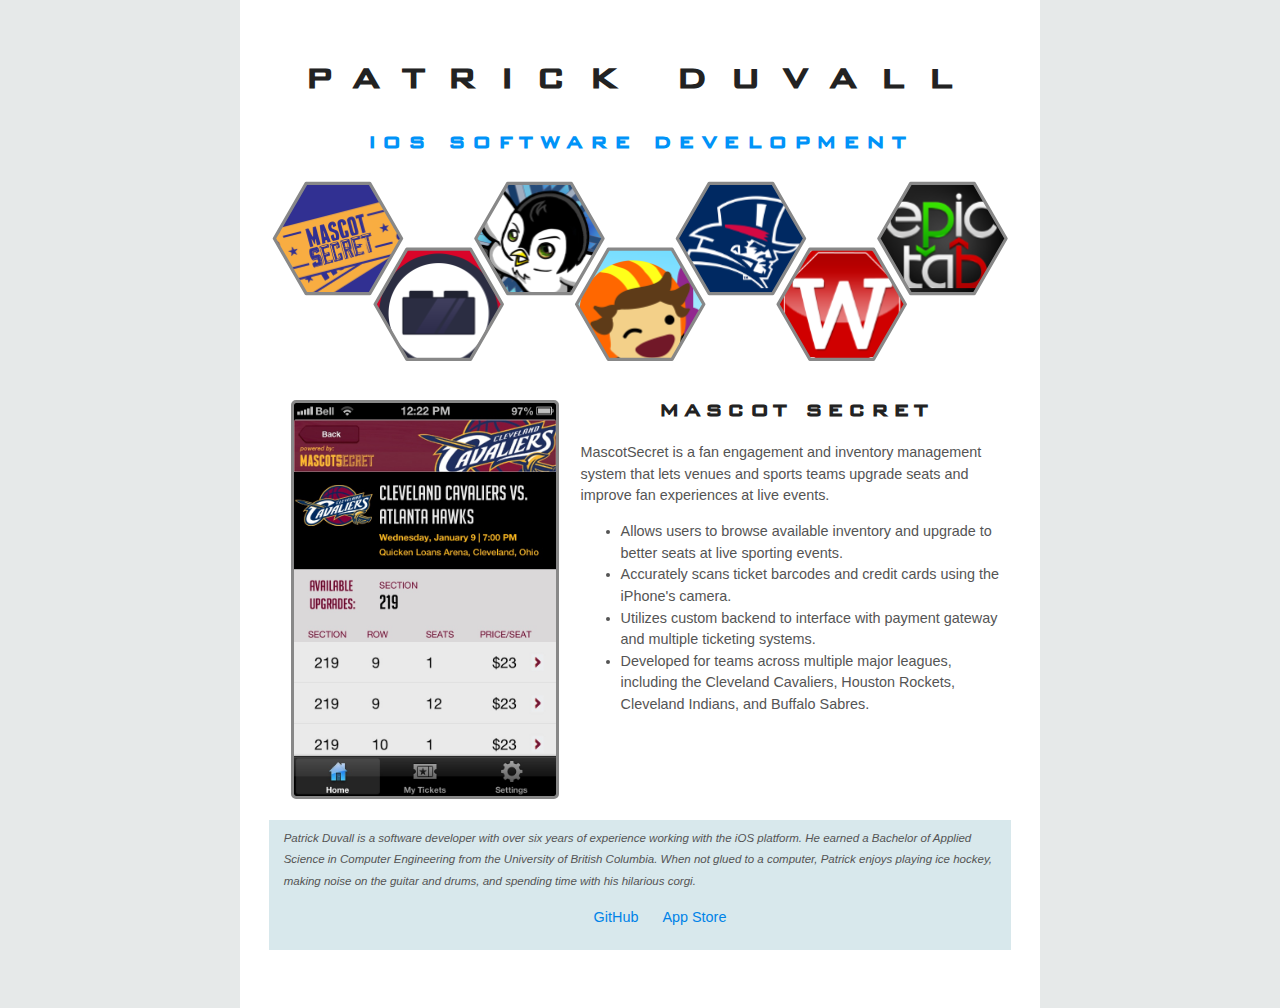
==== index.html @ 6061c5ce "initial commit" ====
<!DOCTYPE html>
<html>
    <head>
        <meta charset="utf-8">
        <meta http-equiv="X-UA-Compatible" content="IE=edge">
        <meta name="viewport" content="width=device-width, initial-scale=1">
        <meta name="description" content="Patrick Duvall is a software developer with over four years of experience working with the iOS platform.">
        <title>Patrick Duvall - iOS Mobile Software Development</title>
        <link rel="stylesheet" href="main.css">
    </head>
    <body>
        <header id="header">
            <h1>Patrick Duvall</h1>
            <h3>iOS Software Development</h3>
        </header>
        <div id="hexMenuContainer">
            <svg id="hexMenu" viewBox="0 0 700 180">
                <defs>
                    <pattern id="p_mascot" x="0" y="0" width="1" height="1">
                        <image width="120" height="120" xlink:href="appicons/mascot.png"/>
                    </pattern>
                    <pattern id="p_bricksearch" x="0" y="0" width="1" height="1">
                        <image width="120" height="120" xlink:href="appicons/bricksearch.png"/>
                    </pattern>
                    <pattern id="p_icecrisis" x="0" y="0" width="1" height="1">
                        <image width="120" height="120" xlink:href="appicons/icecrisis.png"/>
                    </pattern>
                    <pattern id="p_clouddiver" x="0" y="0" width="1" height="1" patternTransform="translate(-10,0)">
                        <image width="120" height="120" xlink:href="appicons/clouddiver.png" />
                    </pattern>
                    <pattern id="p_dukes" x="0" y="-0.05" width="1" height="1">
                        <image width="120" height="120" xlink:href="appicons/dukes.png"/>
                    </pattern>
                    <pattern id="p_reportaweed" x="0" y="-0.02" width="1" height="1">
                        <image width="120" height="120" xlink:href="appicons/reportaweed.png"/>
                    </pattern>
                    <pattern id="p_epictab" x="0" y="-0.05" width="1" height="1">
                        <image width="120" height="120" xlink:href="appicons/epictab.png"/>
                    </pattern>
                </defs>
                <g>
                    <polygon fill="url(#p_mascot)" id="mascot" points="30.0,-52.0 -30.0,-52.0 -60.0,0.0 -30,52 30,52 60,0" transform="translate(65,58)rotate(0)" onClick="swapContent(this.id)"></polygon>
					<polygon fill="url(#p_icecrisis)" id="icecrisis" points="30.0,-52.0 -30.0,-52.0 -60.0,0.0 -30,52 30,52 60,0" transform="translate(255,58)rotate(0)" onClick="swapContent(this.id)"></polygon>
					<polygon fill="url(#p_dukes)" id="dukes" points="30.0,-52.0 -30.0,-52.0 -60.0,0.0 -30,52 30,52 60,0" transform="translate(445,58)rotate(0)" onClick="swapContent(this.id)"></polygon>
					<polygon fill="url(#p_epictab)" id="epictab" points="30.0,-52.0 -30.0,-52.0 -60.0,0.0 -30,52 30,52 60,0" transform="translate(635,58)rotate(0)" onClick="swapContent(this.id)"></polygon>
                    <polygon fill="url(#p_bricksearch)" id="bricksearch" points="30.0,-52.0 -30.0,-52.0 -60.0,0.0 -30,52 30,52 60,0" transform="translate(160,120)rotate(0)" onClick="swapContent(this.id)"></polygon>
                    <polygon fill="url(#p_clouddiver)" id="clouddiver" points="30.0,-52.0 -30.0,-52.0 -60.0,0.0 -30,52 30,52 60,0" transform="translate(350,120)rotate(0)" onClick="swapContent(this.id)"></polygon>
                    <polygon fill="url(#p_reportaweed)" id="reportaweed" points="30.0,-52.0 -30.0,-52.0 -60.0,0.0 -30,52 30,52 60,0" transform="translate(540,120)rotate(0)" onClick="swapContent(this.id)"></polygon>
                </g>
            </svg>
        </div>
        <div id="columnsContainer">
            <div id="screens">
                <img id="ss_mascot" class="screenshot" src="screens/mascot1.png" alt="Mascot Secret">
				<img id="ss_bricksearch" class="screenshot" src="screens/bricksearch1.png" alt="BrickSearch" style="display:none">
                <img id="ss_icecrisis" class="screenshot" src="screens/icecrisis1.png" alt="Ice Crisis" style="display:none">
                <img id="ss_dukes" class="screenshot" src="screens/dukes1.jpeg" alt="Duquesne University Athletics" style="display:none">
                <img id="ss_clouddiver" class="screenshot" src="screens/clouddiver1.png" alt="Cloud Diver" style="display:none">
                <img id="ss_epictab" class="screenshot" src="screens/epictab1.jpeg" alt="Epic Tab" style="display:none">
                <img id="ss_reportaweed" class="screenshot" src="screens/reportaweed1.jpeg" alt="Report A Weed BC" style="display:none">
            </div>
            <main id="c_mascot" class="content">
            <h2>Mascot Secret</h2>
            MascotSecret is a fan engagement and inventory management system that lets venues and sports teams upgrade seats and improve fan experiences at live events.<br>
            <ul>
                <li>Allows users to browse available inventory and upgrade to better seats at live sporting events.</li>   
                <li>Accurately scans ticket barcodes and credit cards using the iPhone's camera.</li>   
                <li>Utilizes custom backend to interface with payment gateway and multiple ticketing systems.</li>   
                <li>Developed for teams across multiple major leagues, including the Cleveland Cavaliers, Houston Rockets, Cleveland Indians, and Buffalo Sabres.</li>  
            </ul>
            </main>
            
            <main id="c_bricksearch" class="content" style="display:none">
            <h2>BrickSearch</h2>
            BrickSearch is the fastest and easiest way to find any LEGO set ever made! You can view photos of sets, piece counts, minifigures and building instructions. You can add sets to your collection, and keep a list of your favorites too!<br>
            <ul>
                <li>Powerful yet simple search allows users to quickly locate any LEGO set ever made.</li>   
                <li>Photo gallery allows users to swipe through and examine photos of individual sets.</li>   
                <li>Building instructions for sets can be opened in the user's choice of PDF viewing applications.</li>   
                <li>Users can add sets to their collection and wanted lists, and find places to buy desired sets.</li>  
                <li>Loved by users -- the vast majority of app store ratings are overwhelmingly positive (5 stars)!</li>
                <li><a href="https://itunes.apple.com/us/app/bricksearch-for-lego-sets/id1317166952?mt=8" alt="BrickSearch on the iOS App Store">Available now on the app store!</a></li>
            </ul>
            </main>
            
            <main id="c_icecrisis" class="content" style="display:none">
            <h2>Ice Crisis</h2>
            The penguins are trapped in colored ice blocks and you are their only hope for escape! Only matching colored laser beams are strong enough to break through the thick ice. Use crystals of different shapes and colors to aim the beams at the matching ice blocks and free the penguins!<br>
            <ul>
                <li>4.5/5 star rating with over 300 user ratings in the USA and over 500 in the UK!</li>
                <li>Intriguing and challenging puzzle game with charming, hand-drawn artwork.</li>   
                <li>Attractive, functional and intuitive user interface.</li>   
                <li>Users can earn achievements through Game Center, and purchase hints via In-app Purchase.</li>   
                <li>Developed using UIKit, Core Animation, and Core Graphics.</li>  
            </ul>
            </main>
            
            <main id="c_dukes" class="content" style="display:none">
            <h2>Duquesne University Athletics</h2>
            The Official Duquesne University app is your go-to source for Dukes fans everywhere. It offers you breaking news, team schedules and rosters, seat upgrades, interactive social media and more. Get the latest Dukes information you need anytime you want it!<br>
            <ul>
                <li>View rosters for the university's basketball teams.</li>   
                <li>Keep up to date on the team's social media feeds.</li>   
                <li>Browse the calendar for scheduled games, and add them to My Games for quick viewing later.</li>   
                <li>Get tickets to games, check out sponsors, or make a donation.</li>  
            </ul>
            </main>
            
            <main id="c_clouddiver" class="content" style="display:none">
            <h2>Cloud Diver</h2>
            Soar across the sky and zip through the clouds with only your parachute to slow you down! Become a Cloud Diver and see how long you can free fall through the atmosphere while avoiding incoming birds. With real physics and a different gameplay experience every time you play, no two sky dives are ever the same!<br>
            <ul>
                <li>One-tap interface allows for simple and intuitive parachute control.</li>   
                <li>Procedurally generated scenery, obstacles, and powerups -- Every game is unique!</li>  
                <li>Realistic impact physics through the use of the Box2D physics engine.</li>
                <li>Developed using the cocos2D game engine, and utilizes Apple's Game Center for high score leaderboards.</li>   
                <li>Users can view and share a screenshot of their demise at the end of every game.</li>  
            </ul>
            </main>
            
            <main id="c_epictab" class="content" style="display:none">
            <h2>Epic Tab</h2>
            EpicTab is a simple way to keep a running total of bills between you and your facebook friends. With the EpicTab app you can eliminate the fuss of messy IOU’s, and easily track the amount, location, and time of bills split amongst friends.<br>
            <ul>
                <li>Sign-in with Facebook and start tabs with your friends.</li>   
                <li>Set favorites for quick, one-tap access to frequently tabbed friends</li>  
                <li>Add information to each tab event, including notes and location (automatically determined by device GPS).</li>
                <li>Utilizes custom PHP/mySQL backend for cloud storage of tabs and easy access from any device.</li>   
                <li>Developed using multiple frameworks and APIs, including UIKit, MapKit, CoreLocation, Facebook Graph, and others.</li>  
            </ul>
            </main>
            
            <main id="c_reportaweed" class="content" style="display:none">
            <h2>Report A Weed BC</h2>
            The Report-a-Weed BC app lets you report weed sightings anywhere in BC, in just a few simple steps. Your report will go to one of BC's invasive plant specialists, who will coordinate follow-up activities with the appropriate local authorities. The app can be used off-line to create submissions as well; simply click ‘Submit’ and the report will be sent as soon as you are back in cell coverage. There’s a map of BC that displays the 500 most recent submission details, and you can search through images of all invasive plant species on the list.<br>
            <ul>
                <li>Browse a comprehensive list of invasive species, by common name, latin name, or flower color.</li>   
                <li>View photo galleries for each species and zoom in to compare with samples in the field.</li>  
                <li>Submit reports of invasive species sightings, along with the latitude and longitude provided by the device GPS, to the Invasive Species Council of British Columbia.</li>
                <li>View a map of recent reported sightings throughout the province of British Columbia.</li>   
                <li>Developed using UIKit, MapKit, CoreLocation and other frameworks.</li>  
            </ul>
            </main>
            
        </div>
        <footer id="footer">
            <div id="blurb">
            Patrick Duvall is a software developer with over six years of experience working with the iOS platform. He earned a Bachelor of Applied Science in Computer Engineering from the University of British Columbia. When not glued to a computer, Patrick enjoys playing ice hockey, making noise on the guitar and drums, and spending time with his hilarious corgi.
            </div>
            <ul>
                <li><a href="https://github.com/pduvall">GitHub</a></li>
                <li><a href="https://itunes.apple.com/us/developer/patrick-duvall/id494536945">App Store</a></li>
            </ul>
        </footer>
        <script>
            function swapContent(senderID) {
                var visibleContentNodeID = "c_" + senderID;
                var visibleScreenshotNodeID = "ss_" + senderID;
                hideAllExceptSelected(visibleContentNodeID, document.getElementsByClassName("content"));
                hideAllExceptSelected(visibleScreenshotNodeID, document.getElementsByClassName("screenshot"));
            }
            function hideAllExceptSelected(selectedNodeID, contentNodes) {
                for (var i = 0; i < contentNodes.length; i++) {
                    if (contentNodes[i].id == selectedNodeID) {
                        contentNodes[i].style.display = "inline-block";
                    } else {
                        contentNodes[i].style.display = "none";
                    }
                }
            }
        </script>
    </body>
</html>
---- main.css ----
@font-face {
    font-family: "Bank Gothic";
    src: url(BankGothic.ttf);
}

* {
    box-sizing: border-box;
    -moz-box-sizing: border-box;
    -webkit-box-sizing: border-box;
}

html {
    background-color: #E6E9E9;
    -webkit-font-smoothing: antialiased;
}

body {
    margin: 0 auto;
    padding: 2em 2em 4em;
    max-width: 800px;
    font-family: "Helvetica Neue", Helvetica, Arial, sans-serif;
    font-size: 0.9em;
    line-height: 1.5em;
    color: #545454;
    background-color: #FFFFFF;
}

a {
    color: #0083E8;
    text-decoration: none;
}

h1 {
    font-size: 8vw;
    letter-spacing: 0.6em;
    color: #222;
}

h2 {
    letter-spacing: 0.2em;
    margin-top: 0.5em;
    color: #222;
}

h3 {
    font-size: 4vw;
    letter-spacing: 0.1em; 
    color: #0093F8;
}

h1, h2, h3, h4, h5, h6 {
    text-transform: uppercase;
    text-align: center;
    font-family: "Bank Gothic", sans-serif;
    font-weight: 600;
    line-height: 1.3em;
}

#hexMenuContainer {
    text-align: center;
	position: relative;
	width: 100%;
    max-height: 220px;
	padding-bottom: 28%; 
	vertical-align: middle; 
	overflow: hidden; 
}

#hexMenu { 
	display: inline-block;
	position: absolute;
	top: 0;
	left: 0;
    width: 100%;
}

#columnsContainer {
    display: block;
    width: 100%;
    position: relative;
    margin: none;
}

#screens {
    vertical-align: top;
    text-align: center;
    display: inline-block;
    width: 100%;
    padding: 2%;
}

.screenshot {
    max-width: 70vw;
    height: auto;
    border: 3px solid #888888;
    border-radius: 5px;
}

#content {
    padding: 2%;
    vertical-align: top;
    display: inline-block;
    width: 100%;
}

@media screen and (min-width: 47.5em ) {
    #columnsContainer {
        width: 100%;
        display: table;
        table-layout: fixed;
    }
    
    .content {
        display: table-cell;
        width: auto;
    }
 
    #screens {
        display: table-cell;
        width: 42%;
    }
    
    .screenshot {
        max-width: 95%;
    }
    
    h1 {
        font-size: 2.6em;
    }
    
    h3 {
        font-size: 1.5em;
        letter-spacing: 0.3em;
    }
}

#footer {
    text-align: center;
    display: block;
    width: 100%;
    padding: 1% 2%;
    margin: none;
    background-color: #D8E8EC;
}

#blurb {
    display: block;
    font-size: 0.8em;
    text-align: left;
    display: inline-block;
    max-width: 100%;
    font-style: italic;
}

footer > ul {
    width: 100%;
    display: inline-block;
    max-width: 100%;
}

footer > ul > li {
    display: inline;
    padding: 0px 10px;
}

polygon {
    stroke: #888888;
    stroke-width: 3;
    stroke-linejoin: round;
}

polygon:hover {
    stroke: #000000;
    stroke-width: 3;  
}
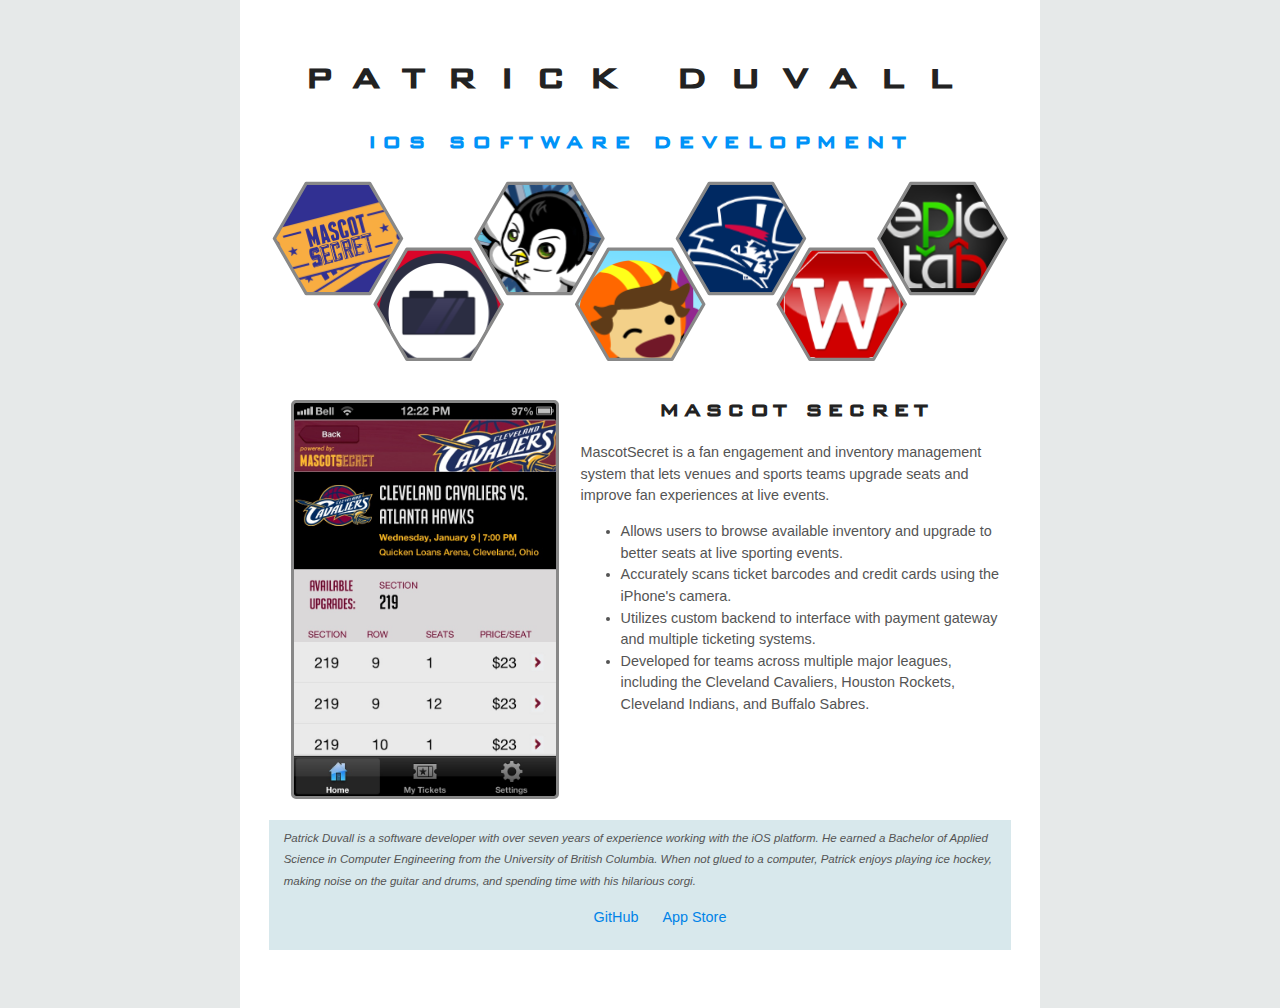
==== commit e7b58b88: "corrected some outdated text" ====
--- a/index.html
+++ b/index.html
@@ -145,7 +145,7 @@
         </div>
         <footer id="footer">
             <div id="blurb">
-            Patrick Duvall is a software developer with over six years of experience working with the iOS platform. He earned a Bachelor of Applied Science in Computer Engineering from the University of British Columbia. When not glued to a computer, Patrick enjoys playing ice hockey, making noise on the guitar and drums, and spending time with his hilarious corgi.
+            Patrick Duvall is a software developer with over seven years of experience working with the iOS platform. He earned a Bachelor of Applied Science in Computer Engineering from the University of British Columbia. When not glued to a computer, Patrick enjoys playing ice hockey, making noise on the guitar and drums, and spending time with his hilarious corgi.
             </div>
             <ul>
                 <li><a href="https://github.com/pduvall">GitHub</a></li>
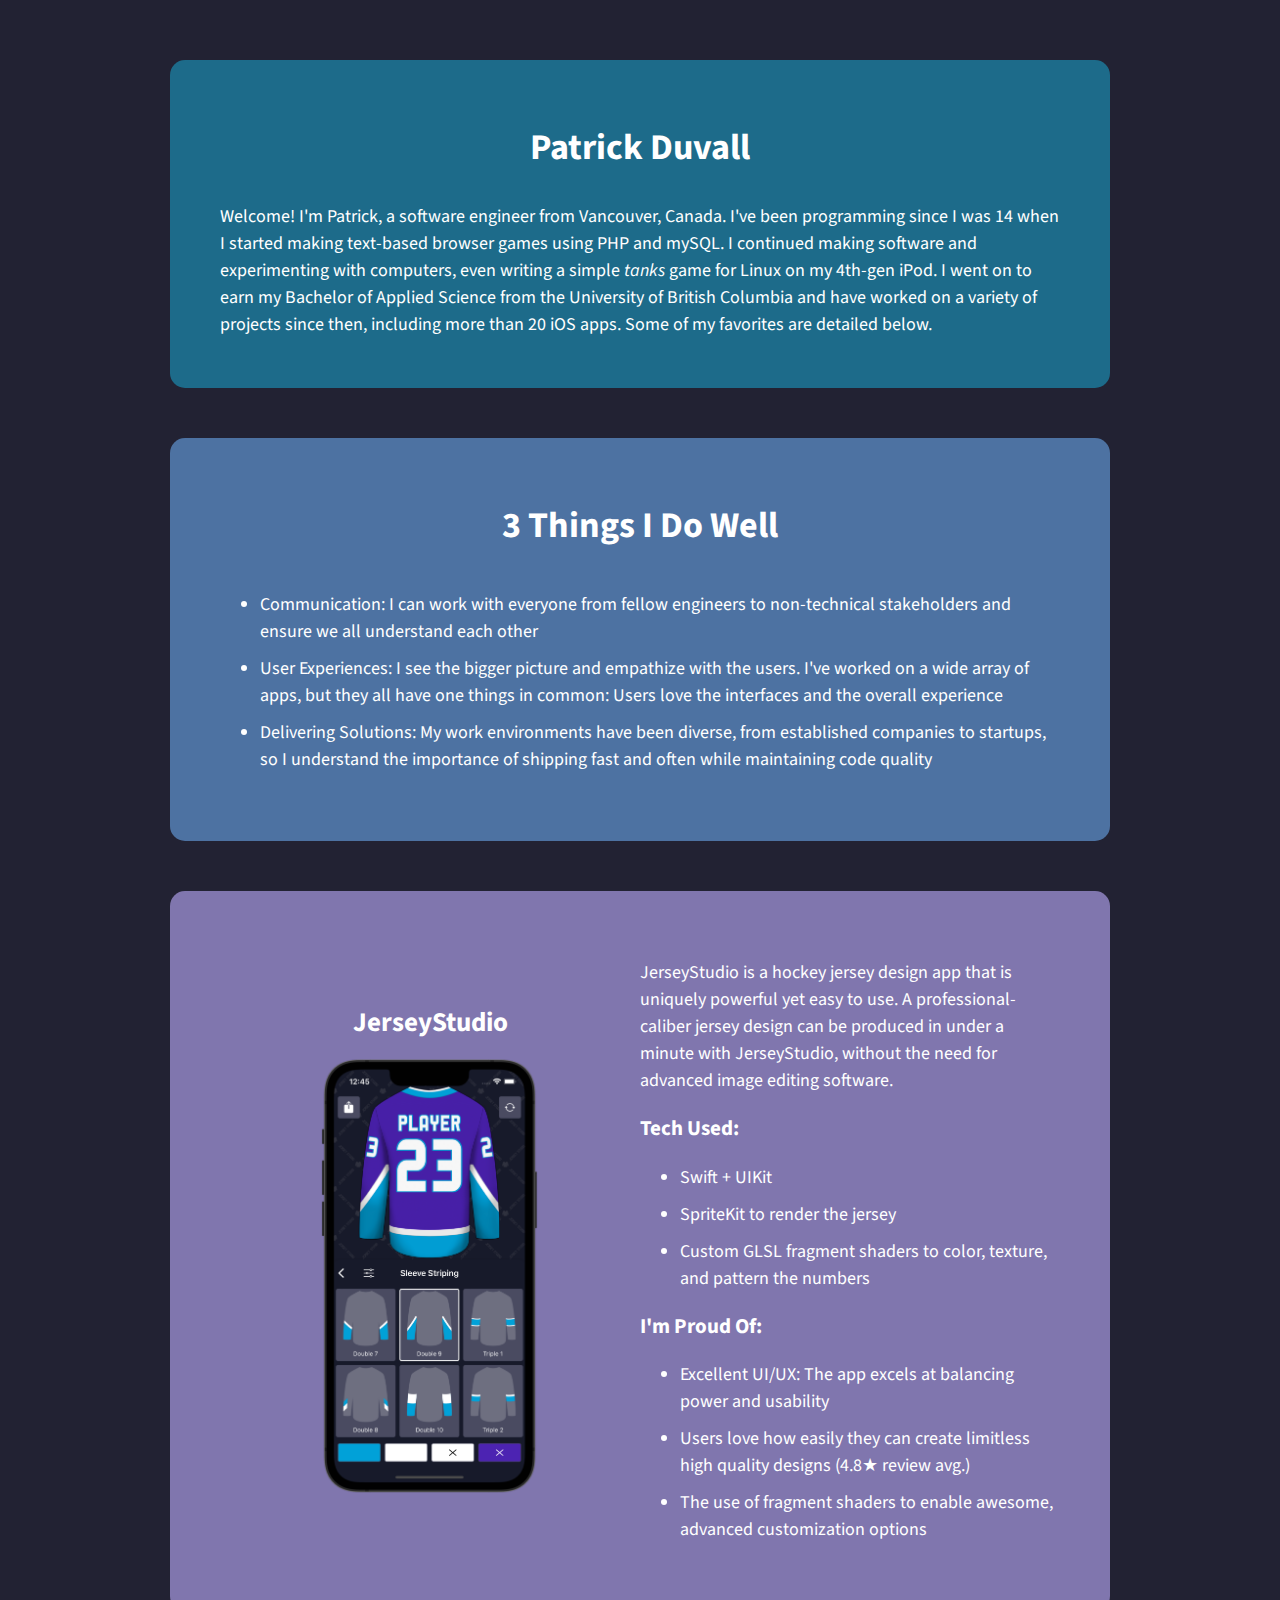
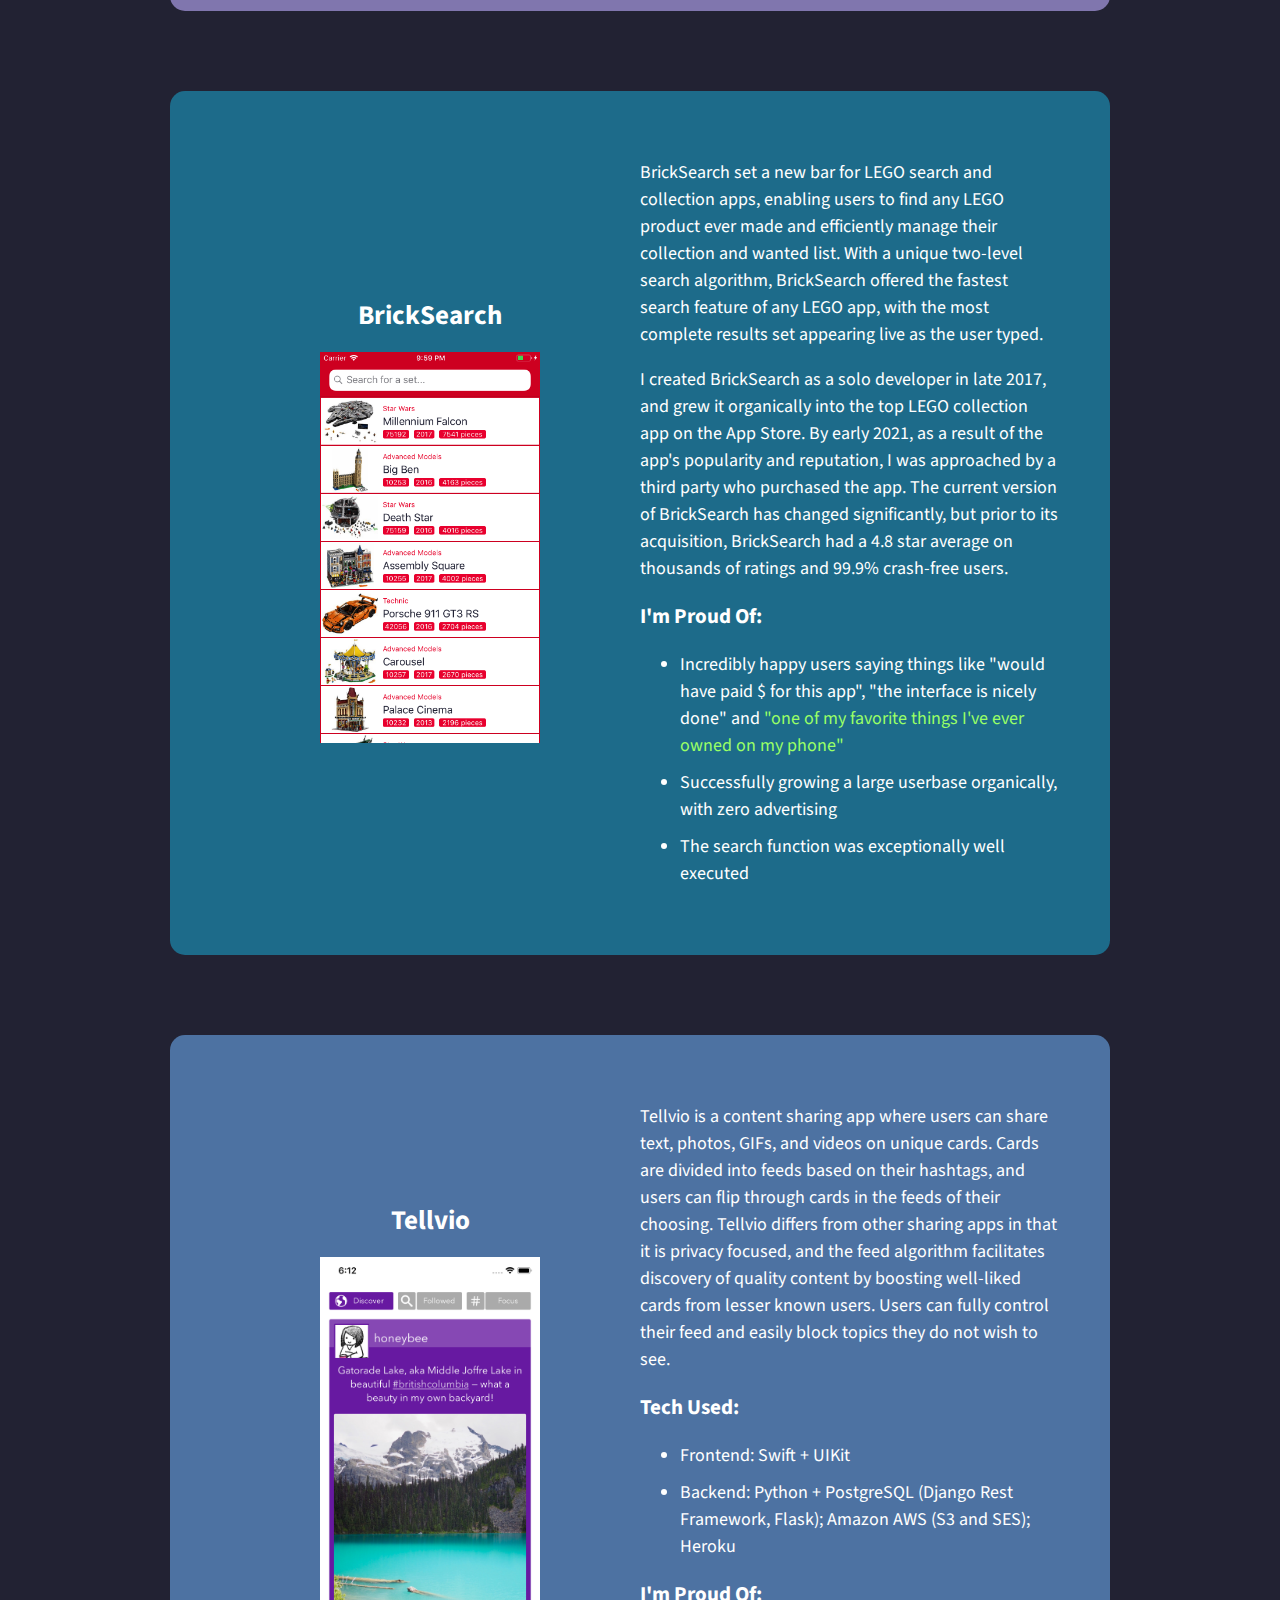
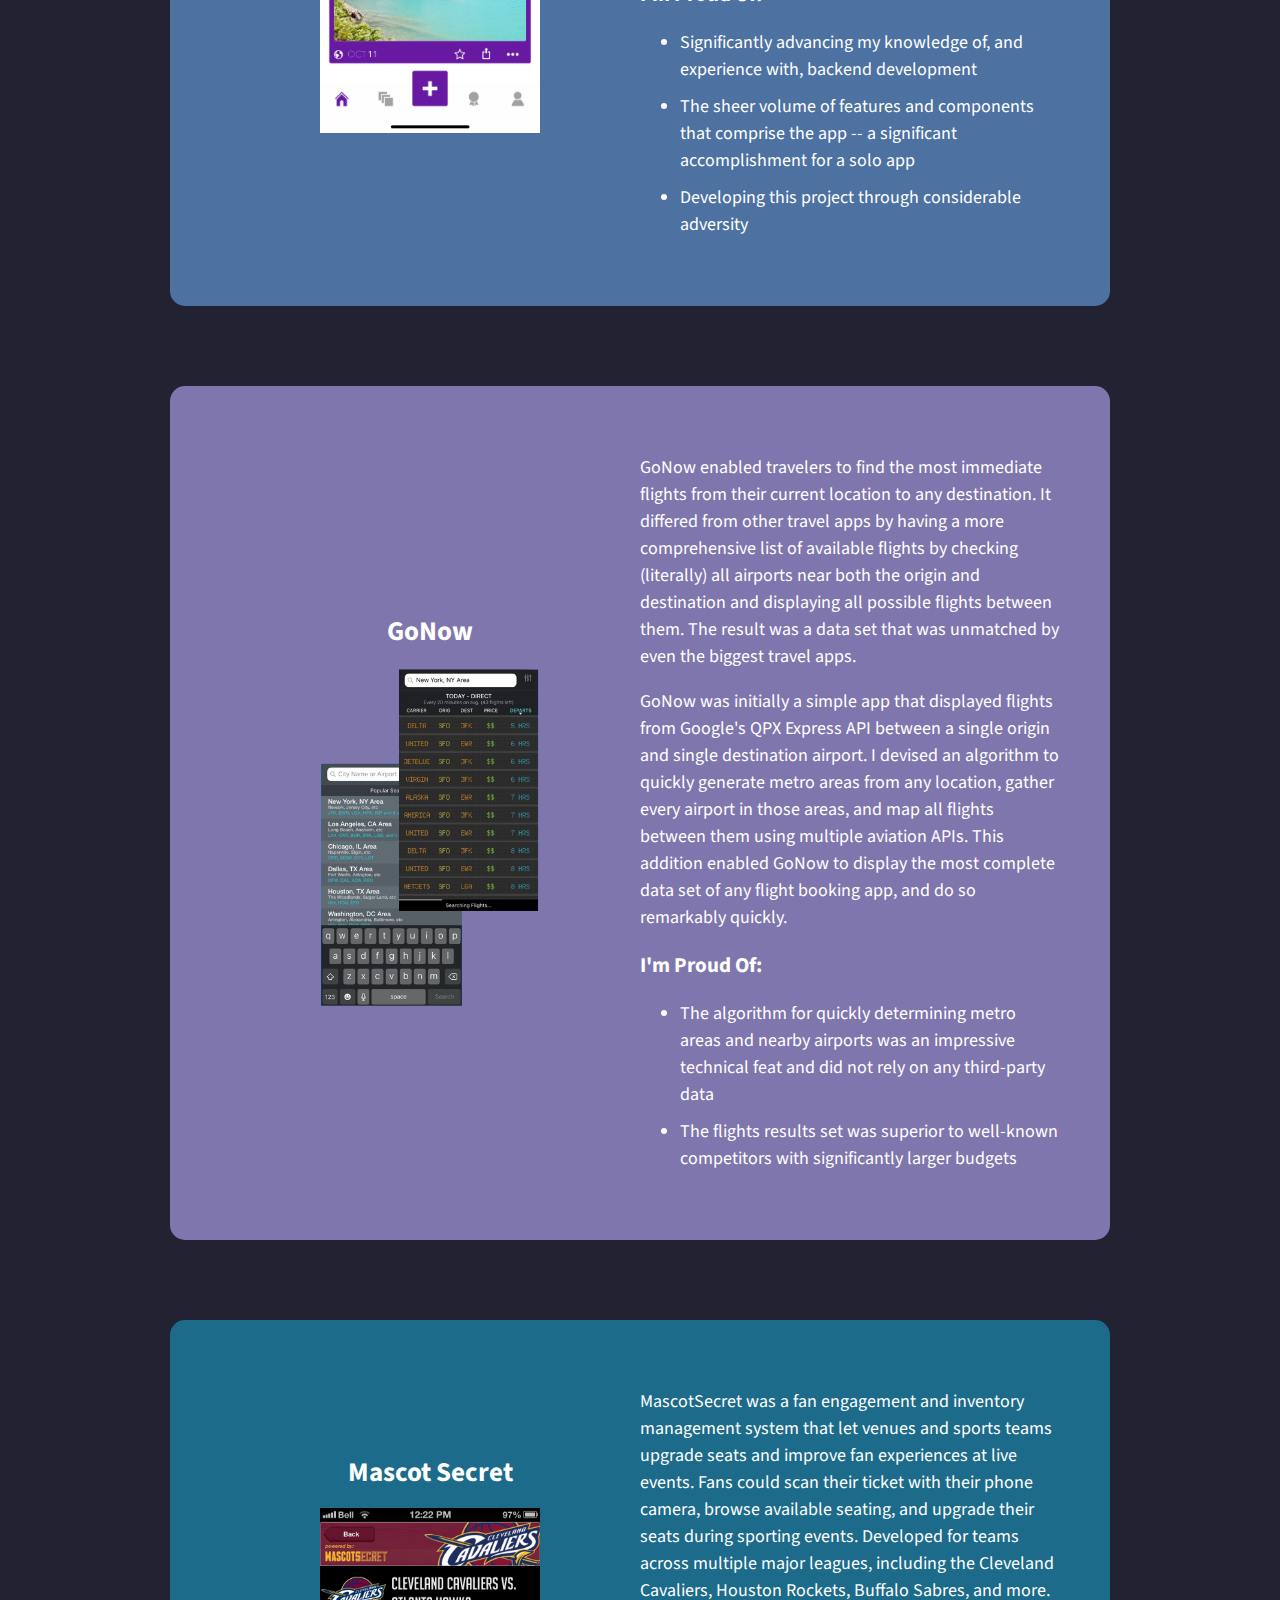
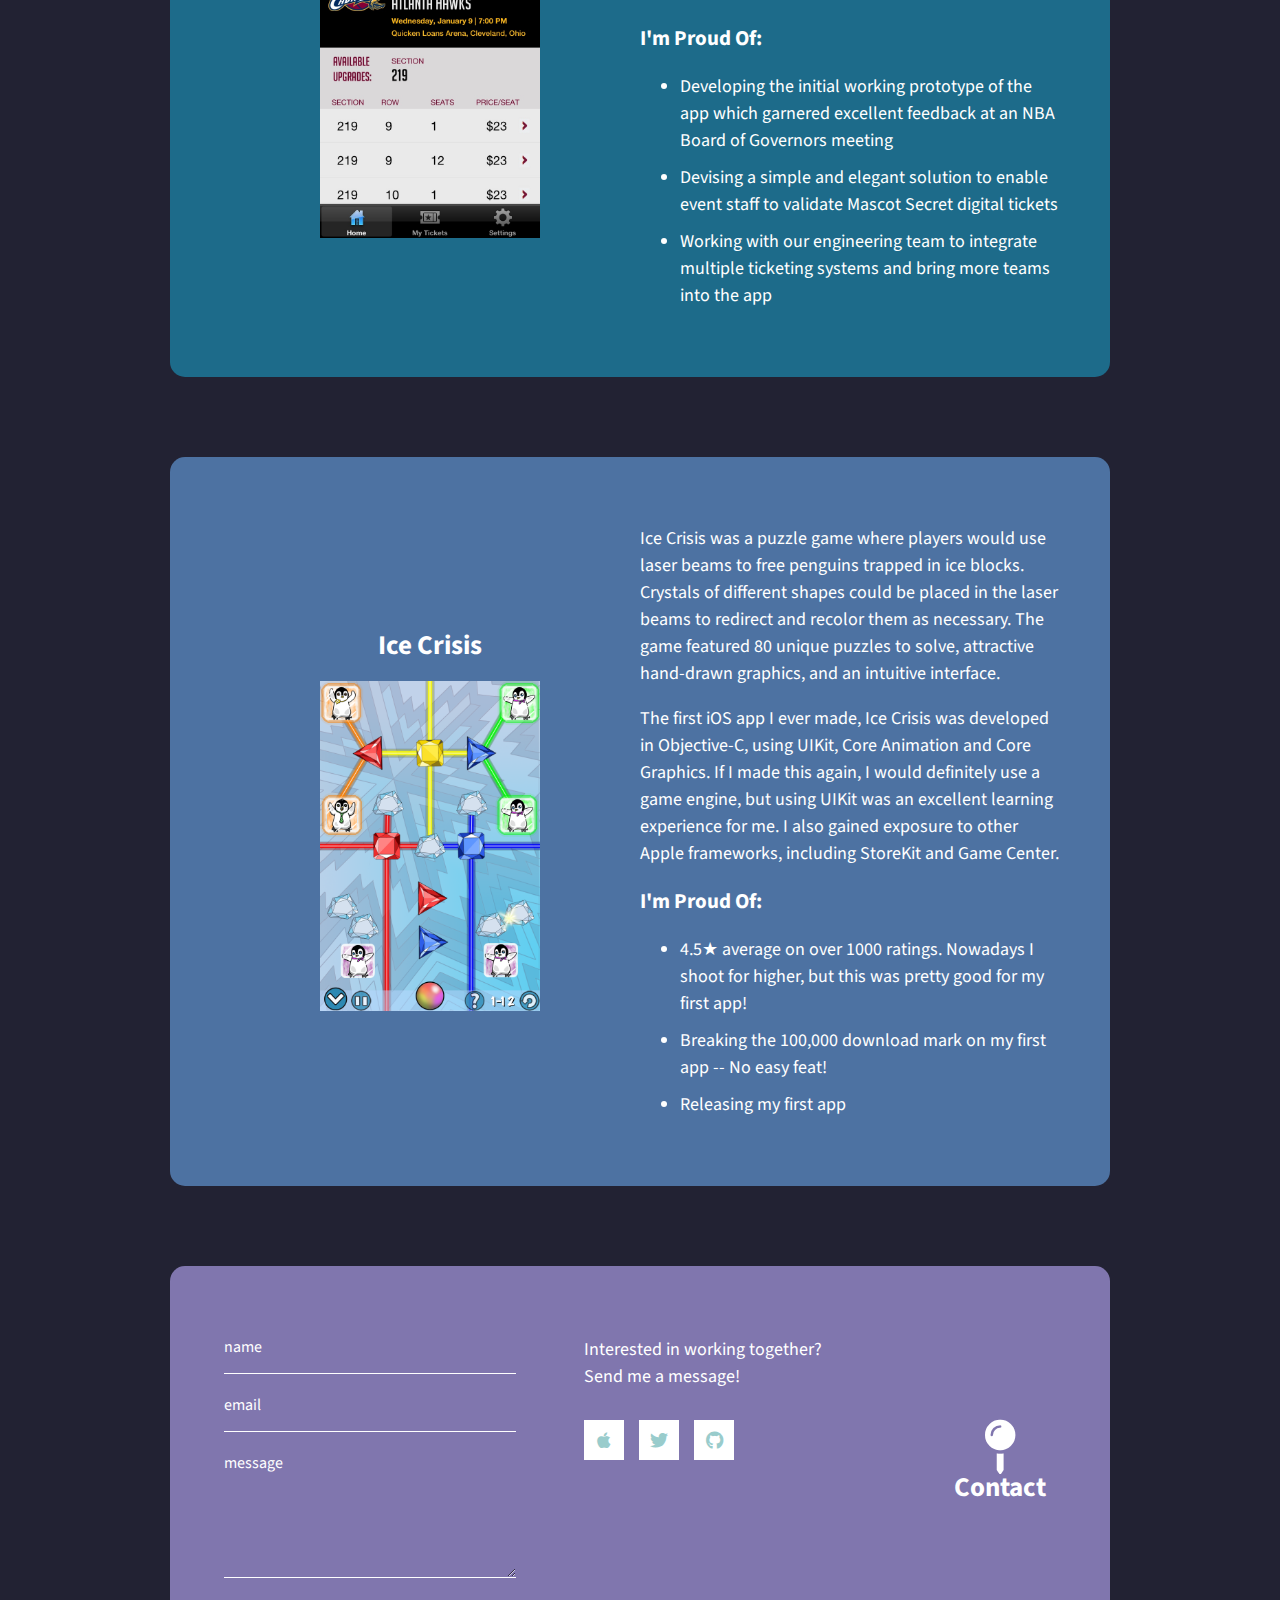
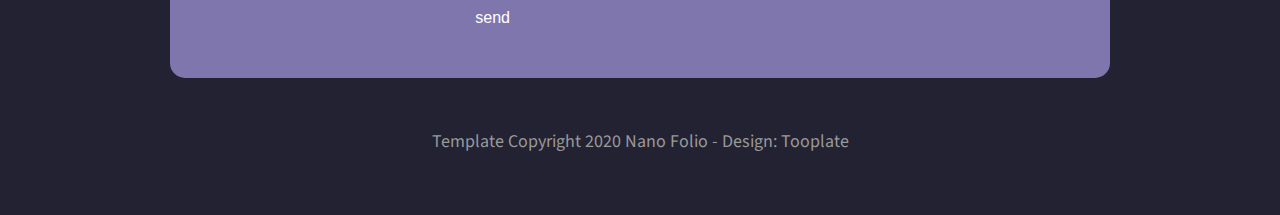
==== commit 1292ffc5: "Bringing this page into the current decade" ====
--- a/index.html
+++ b/index.html
@@ -1,173 +1,257 @@
-<!DOCTYPE html>
-<html>
-    <head>
-        <meta charset="utf-8">
-        <meta http-equiv="X-UA-Compatible" content="IE=edge">
-        <meta name="viewport" content="width=device-width, initial-scale=1">
-        <meta name="description" content="Patrick Duvall is a software developer with over four years of experience working with the iOS platform.">
-        <title>Patrick Duvall - iOS Mobile Software Development</title>
-        <link rel="stylesheet" href="main.css">
-    </head>
-    <body>
-        <header id="header">
-            <h1>Patrick Duvall</h1>
-            <h3>iOS Software Development</h3>
-        </header>
-        <div id="hexMenuContainer">
-            <svg id="hexMenu" viewBox="0 0 700 180">
-                <defs>
-                    <pattern id="p_mascot" x="0" y="0" width="1" height="1">
-                        <image width="120" height="120" xlink:href="appicons/mascot.png"/>
-                    </pattern>
-                    <pattern id="p_bricksearch" x="0" y="0" width="1" height="1">
-                        <image width="120" height="120" xlink:href="appicons/bricksearch.png"/>
-                    </pattern>
-                    <pattern id="p_icecrisis" x="0" y="0" width="1" height="1">
-                        <image width="120" height="120" xlink:href="appicons/icecrisis.png"/>
-                    </pattern>
-                    <pattern id="p_clouddiver" x="0" y="0" width="1" height="1" patternTransform="translate(-10,0)">
-                        <image width="120" height="120" xlink:href="appicons/clouddiver.png" />
-                    </pattern>
-                    <pattern id="p_dukes" x="0" y="-0.05" width="1" height="1">
-                        <image width="120" height="120" xlink:href="appicons/dukes.png"/>
-                    </pattern>
-                    <pattern id="p_reportaweed" x="0" y="-0.02" width="1" height="1">
-                        <image width="120" height="120" xlink:href="appicons/reportaweed.png"/>
-                    </pattern>
-                    <pattern id="p_epictab" x="0" y="-0.05" width="1" height="1">
-                        <image width="120" height="120" xlink:href="appicons/epictab.png"/>
-                    </pattern>
-                </defs>
-                <g>
-                    <polygon fill="url(#p_mascot)" id="mascot" points="30.0,-52.0 -30.0,-52.0 -60.0,0.0 -30,52 30,52 60,0" transform="translate(65,58)rotate(0)" onClick="swapContent(this.id)"></polygon>
-					<polygon fill="url(#p_icecrisis)" id="icecrisis" points="30.0,-52.0 -30.0,-52.0 -60.0,0.0 -30,52 30,52 60,0" transform="translate(255,58)rotate(0)" onClick="swapContent(this.id)"></polygon>
-					<polygon fill="url(#p_dukes)" id="dukes" points="30.0,-52.0 -30.0,-52.0 -60.0,0.0 -30,52 30,52 60,0" transform="translate(445,58)rotate(0)" onClick="swapContent(this.id)"></polygon>
-					<polygon fill="url(#p_epictab)" id="epictab" points="30.0,-52.0 -30.0,-52.0 -60.0,0.0 -30,52 30,52 60,0" transform="translate(635,58)rotate(0)" onClick="swapContent(this.id)"></polygon>
-                    <polygon fill="url(#p_bricksearch)" id="bricksearch" points="30.0,-52.0 -30.0,-52.0 -60.0,0.0 -30,52 30,52 60,0" transform="translate(160,120)rotate(0)" onClick="swapContent(this.id)"></polygon>
-                    <polygon fill="url(#p_clouddiver)" id="clouddiver" points="30.0,-52.0 -30.0,-52.0 -60.0,0.0 -30,52 30,52 60,0" transform="translate(350,120)rotate(0)" onClick="swapContent(this.id)"></polygon>
-                    <polygon fill="url(#p_reportaweed)" id="reportaweed" points="30.0,-52.0 -30.0,-52.0 -60.0,0.0 -30,52 30,52 60,0" transform="translate(540,120)rotate(0)" onClick="swapContent(this.id)"></polygon>
-                </g>
-            </svg>
-        </div>
-        <div id="columnsContainer">
-            <div id="screens">
-                <img id="ss_mascot" class="screenshot" src="screens/mascot1.png" alt="Mascot Secret">
-				<img id="ss_bricksearch" class="screenshot" src="screens/bricksearch1.png" alt="BrickSearch" style="display:none">
-                <img id="ss_icecrisis" class="screenshot" src="screens/icecrisis1.png" alt="Ice Crisis" style="display:none">
-                <img id="ss_dukes" class="screenshot" src="screens/dukes1.jpeg" alt="Duquesne University Athletics" style="display:none">
-                <img id="ss_clouddiver" class="screenshot" src="screens/clouddiver1.png" alt="Cloud Diver" style="display:none">
-                <img id="ss_epictab" class="screenshot" src="screens/epictab1.jpeg" alt="Epic Tab" style="display:none">
-                <img id="ss_reportaweed" class="screenshot" src="screens/reportaweed1.jpeg" alt="Report A Weed BC" style="display:none">
-            </div>
-            <main id="c_mascot" class="content">
-            <h2>Mascot Secret</h2>
-            MascotSecret is a fan engagement and inventory management system that lets venues and sports teams upgrade seats and improve fan experiences at live events.<br>
-            <ul>
-                <li>Allows users to browse available inventory and upgrade to better seats at live sporting events.</li>   
-                <li>Accurately scans ticket barcodes and credit cards using the iPhone's camera.</li>   
-                <li>Utilizes custom backend to interface with payment gateway and multiple ticketing systems.</li>   
-                <li>Developed for teams across multiple major leagues, including the Cleveland Cavaliers, Houston Rockets, Cleveland Indians, and Buffalo Sabres.</li>  
-            </ul>
-            </main>
-            
-            <main id="c_bricksearch" class="content" style="display:none">
-            <h2>BrickSearch</h2>
-            BrickSearch is the fastest and easiest way to find any LEGO set ever made! You can view photos of sets, piece counts, minifigures and building instructions. You can add sets to your collection, and keep a list of your favorites too!<br>
-            <ul>
-                <li>Powerful yet simple search allows users to quickly locate any LEGO set ever made.</li>   
-                <li>Photo gallery allows users to swipe through and examine photos of individual sets.</li>   
-                <li>Building instructions for sets can be opened in the user's choice of PDF viewing applications.</li>   
-                <li>Users can add sets to their collection and wanted lists, and find places to buy desired sets.</li>  
-                <li>Loved by users -- the vast majority of app store ratings are overwhelmingly positive (5 stars)!</li>
-                <li><a href="https://itunes.apple.com/us/app/bricksearch-for-lego-sets/id1317166952?mt=8" alt="BrickSearch on the iOS App Store">Available now on the app store!</a></li>
-            </ul>
-            </main>
-            
-            <main id="c_icecrisis" class="content" style="display:none">
-            <h2>Ice Crisis</h2>
-            The penguins are trapped in colored ice blocks and you are their only hope for escape! Only matching colored laser beams are strong enough to break through the thick ice. Use crystals of different shapes and colors to aim the beams at the matching ice blocks and free the penguins!<br>
-            <ul>
-                <li>4.5/5 star rating with over 300 user ratings in the USA and over 500 in the UK!</li>
-                <li>Intriguing and challenging puzzle game with charming, hand-drawn artwork.</li>   
-                <li>Attractive, functional and intuitive user interface.</li>   
-                <li>Users can earn achievements through Game Center, and purchase hints via In-app Purchase.</li>   
-                <li>Developed using UIKit, Core Animation, and Core Graphics.</li>  
-            </ul>
-            </main>
-            
-            <main id="c_dukes" class="content" style="display:none">
-            <h2>Duquesne University Athletics</h2>
-            The Official Duquesne University app is your go-to source for Dukes fans everywhere. It offers you breaking news, team schedules and rosters, seat upgrades, interactive social media and more. Get the latest Dukes information you need anytime you want it!<br>
-            <ul>
-                <li>View rosters for the university's basketball teams.</li>   
-                <li>Keep up to date on the team's social media feeds.</li>   
-                <li>Browse the calendar for scheduled games, and add them to My Games for quick viewing later.</li>   
-                <li>Get tickets to games, check out sponsors, or make a donation.</li>  
-            </ul>
-            </main>
-            
-            <main id="c_clouddiver" class="content" style="display:none">
-            <h2>Cloud Diver</h2>
-            Soar across the sky and zip through the clouds with only your parachute to slow you down! Become a Cloud Diver and see how long you can free fall through the atmosphere while avoiding incoming birds. With real physics and a different gameplay experience every time you play, no two sky dives are ever the same!<br>
-            <ul>
-                <li>One-tap interface allows for simple and intuitive parachute control.</li>   
-                <li>Procedurally generated scenery, obstacles, and powerups -- Every game is unique!</li>  
-                <li>Realistic impact physics through the use of the Box2D physics engine.</li>
-                <li>Developed using the cocos2D game engine, and utilizes Apple's Game Center for high score leaderboards.</li>   
-                <li>Users can view and share a screenshot of their demise at the end of every game.</li>  
-            </ul>
-            </main>
-            
-            <main id="c_epictab" class="content" style="display:none">
-            <h2>Epic Tab</h2>
-            EpicTab is a simple way to keep a running total of bills between you and your facebook friends. With the EpicTab app you can eliminate the fuss of messy IOU’s, and easily track the amount, location, and time of bills split amongst friends.<br>
-            <ul>
-                <li>Sign-in with Facebook and start tabs with your friends.</li>   
-                <li>Set favorites for quick, one-tap access to frequently tabbed friends</li>  
-                <li>Add information to each tab event, including notes and location (automatically determined by device GPS).</li>
-                <li>Utilizes custom PHP/mySQL backend for cloud storage of tabs and easy access from any device.</li>   
-                <li>Developed using multiple frameworks and APIs, including UIKit, MapKit, CoreLocation, Facebook Graph, and others.</li>  
-            </ul>
-            </main>
-            
-            <main id="c_reportaweed" class="content" style="display:none">
-            <h2>Report A Weed BC</h2>
-            The Report-a-Weed BC app lets you report weed sightings anywhere in BC, in just a few simple steps. Your report will go to one of BC's invasive plant specialists, who will coordinate follow-up activities with the appropriate local authorities. The app can be used off-line to create submissions as well; simply click ‘Submit’ and the report will be sent as soon as you are back in cell coverage. There’s a map of BC that displays the 500 most recent submission details, and you can search through images of all invasive plant species on the list.<br>
-            <ul>
-                <li>Browse a comprehensive list of invasive species, by common name, latin name, or flower color.</li>   
-                <li>View photo galleries for each species and zoom in to compare with samples in the field.</li>  
-                <li>Submit reports of invasive species sightings, along with the latitude and longitude provided by the device GPS, to the Invasive Species Council of British Columbia.</li>
-                <li>View a map of recent reported sightings throughout the province of British Columbia.</li>   
-                <li>Developed using UIKit, MapKit, CoreLocation and other frameworks.</li>  
-            </ul>
-            </main>
-            
-        </div>
-        <footer id="footer">
-            <div id="blurb">
-            Patrick Duvall is a software developer with over seven years of experience working with the iOS platform. He earned a Bachelor of Applied Science in Computer Engineering from the University of British Columbia. When not glued to a computer, Patrick enjoys playing ice hockey, making noise on the guitar and drums, and spending time with his hilarious corgi.
-            </div>
-            <ul>
-                <li><a href="https://github.com/pduvall">GitHub</a></li>
-                <li><a href="https://itunes.apple.com/us/developer/patrick-duvall/id494536945">App Store</a></li>
-            </ul>
-        </footer>
-        <script>
-            function swapContent(senderID) {
-                var visibleContentNodeID = "c_" + senderID;
-                var visibleScreenshotNodeID = "ss_" + senderID;
-                hideAllExceptSelected(visibleContentNodeID, document.getElementsByClassName("content"));
-                hideAllExceptSelected(visibleScreenshotNodeID, document.getElementsByClassName("screenshot"));
-            }
-            function hideAllExceptSelected(selectedNodeID, contentNodes) {
-                for (var i = 0; i < contentNodes.length; i++) {
-                    if (contentNodes[i].id == selectedNodeID) {
-                        contentNodes[i].style.display = "inline-block";
-                    } else {
-                        contentNodes[i].style.display = "none";
-                    }
-                }
-            }
-        </script>
-    </body>
+<!DOCTYPE html>
+<html lang="en">
+<head>
+	<meta charset="UTF-8">
+	<meta name="viewport" content="width=device-width, initial-scale=1.0">
+	<title>Patrick Duvall - Software Engineering</title>
+	<link rel="stylesheet" href="fontawesome/css/all.min.css"> <!-- https://fontawesome.com/ -->
+	<link href="https://fonts.googleapis.com/css2?family=Source+Sans+Pro&display=swap" rel="stylesheet"> <!-- https://fonts.google.com/ -->
+	<link href="css/magnific-popup.min.css" rel="stylesheet">
+    <link href="css/tooplate-style.css" rel="stylesheet">
+<!--
+
+Tooplate 2122 Nano Folio
+
+https://www.tooplate.com/view/2122-nano-folio
+
+-->
+</head>
+<body>
+	<div class="tm-container-fluid">
+		<section class="tm-site-header tm-flex-center tm-mb-50 tm-bgcolor-1 tm-border-rounded">
+			<h1>Patrick Duvall</h1>
+			<p class="tm-mb-0">Welcome! I'm Patrick, a software engineer from Vancouver, Canada. I've been programming since I was 14 when I started making text-based
+			browser games using PHP and mySQL. I continued making software and experimenting with computers, even writing a simple <i>tanks</i> game for Linux
+			on my 4th-gen iPod. I went on to earn my Bachelor of Applied Science from the University of British Columbia and have worked on a variety of projects
+			since then, including more than 20 iOS apps. Some of my favorites are detailed below.</p>
+		</section>
+		
+		<section class="tm-site-header tm-flex-center tm-mb-50 tm-bgcolor-2 tm-border-rounded">
+			<h1>3 Things I Do Well</h1>
+			<ul>
+				<li>Communication: I can work with everyone from fellow engineers to non-technical stakeholders and ensure we all understand each other</li>
+				<li>User Experiences: I see the bigger picture and empathize with the users. I've worked on a wide array of apps, but they all have one things in common: Users love the interfaces and the overall experience</li>
+				<li>Delivering Solutions: My work environments have been diverse, from established companies to startups, so I understand the importance of shipping fast and often while maintaining code quality</li>
+			</ul>
+		</section>
+
+		<section class="tm-about tm-mb-80 tm-p-50 tm-bgcolor-3 tm-border-rounded">
+			<div class="tm-about-header tm-flex-center">
+				<h2>JerseyStudio</h2>
+				<img class="app-image" src="img/jerseystudio-screen.png">
+			</div>
+			<div class="tm-about-text">
+				<p class="tm-mb-0">JerseyStudio is a hockey jersey design app that is uniquely powerful yet easy to use. A professional-caliber jersey design can be produced in under a minute with JerseyStudio, without the need for advanced image editing software.</p>
+				<h3>Tech Used:</h3>
+				<p class="tm-mb-0">
+					<ul>
+						<li>Swift + UIKit</li>
+						<li>SpriteKit to render the jersey</li>
+						<li>Custom GLSL fragment shaders to color, texture, and pattern the numbers</li>
+					</ul>
+				</p>
+				<h3>I'm Proud Of:</h3>
+				<p class="tm-mb-0">
+					<ul>
+						<li>Excellent UI/UX: The app excels at balancing power and usability</li>
+						<li>Users love how easily they can create limitless high quality designs (4.8★ review avg.)</li>
+						<li>The use of fragment shaders to enable awesome, advanced customization options</li>
+					</ul>
+				</p>
+			</div>
+		</section>
+		
+		<section class="tm-about tm-mb-80 tm-p-50 tm-bgcolor-1 tm-border-rounded">
+			<div class="tm-about-header tm-flex-center">
+				<h2>BrickSearch</h2>
+				<img class="app-image" src="img/bricksearch-screen.png">
+			</div>
+			<div class="tm-about-text">
+				<p class="tm-mb-0">BrickSearch set a new bar for LEGO search and collection apps, enabling users to find any LEGO product ever made and 
+				efficiently manage their collection and wanted list. With a unique two-level search algorithm, BrickSearch offered the fastest search feature of
+				any LEGO app, with the most complete results set appearing live as the user typed.</p>
+				<p class="tm-mb-0">I created BrickSearch as a solo developer in late 2017, and grew it organically into the top LEGO collection app on
+				the App Store. By early 2021, as a result of the app's popularity and reputation, I was approached by a third party who purchased the app.
+				The current version of BrickSearch has changed significantly, but prior to its acquisition, BrickSearch had a 4.8 star average on thousands of 
+				ratings and 99.9% crash-free users.
+				</p>
+				<h3>I'm Proud Of:</h3>
+				<p class="tm-mb-0">
+					<ul>
+						<li>Incredibly happy users saying things like "would have paid $ for this app", "the interface is nicely done" and <a target="_blank" href="https://www.youtube.com/watch?v=vHm3gEwxIOY&t=1s">"one of my favorite things I've ever owned on my phone"</a></li>
+						<li>Successfully growing a large userbase organically, with zero advertising</li>
+						<li>The search function was exceptionally well executed</li>
+					</ul>
+				</p>
+			</div>
+		</section>
+		
+		<section class="tm-about tm-mb-80 tm-p-50 tm-bgcolor-2 tm-border-rounded">
+			<div class="tm-about-header tm-flex-center">
+				<h2>Tellvio</h2>
+				<img class="app-image" src="img/tellvio-screen.png">
+			</div>
+			<div class="tm-about-text">
+				<p class="tm-mb-0">Tellvio is a content sharing app where users can share text, photos, GIFs, and videos on unique cards. Cards are divided into
+				feeds based on their hashtags, and users can flip through cards in the feeds of their choosing. Tellvio differs from other sharing apps in that it 
+				is privacy focused, and the feed algorithm facilitates discovery of quality content by boosting well-liked cards from lesser known users. Users can fully 
+				control their feed and easily block topics they do not wish to see.</p>
+				<h3>Tech Used:</h3>
+				<p class="tm-mb-0">
+					<ul>
+						<li>Frontend: Swift + UIKit</li>
+						<li>Backend: Python + PostgreSQL (Django Rest Framework, Flask); Amazon AWS (S3 and SES); Heroku</li>
+					</ul>
+				</p>
+				<h3>I'm Proud Of:</h3>
+				<p class="tm-mb-0">
+					<ul>
+						<li>Significantly advancing my knowledge of, and experience with, backend development</li>
+						<li>The sheer volume of features and components that comprise the app -- a significant accomplishment for a solo app</li>
+						<li>Developing this project through considerable adversity</li>
+					</ul>
+				</p>
+			</div>
+		</section>
+		
+		<section class="tm-about tm-mb-80 tm-p-50 tm-bgcolor-3 tm-border-rounded">
+			<div class="tm-about-header tm-flex-center">
+				<h2>GoNow</h2>
+				<img class="app-image" src="img/gonow-screen.png">
+			</div>
+			<div class="tm-about-text">
+				<p class="tm-mb-0">GoNow enabled travelers to find the most immediate flights from their current location to any
+				destination. It differed from other travel apps by having a more comprehensive list of available flights by checking (literally) all
+				airports near both the origin and destination and displaying all possible flights between them. The result 
+				was a data set that was unmatched by even the biggest travel apps.</p>
+				<p class="tm-mb-0">GoNow was initially a simple app that displayed flights from Google's QPX Express API between a single 
+				origin and single destination airport. I devised an algorithm to quickly generate metro areas from any location, gather 
+				every airport in those areas, and map all flights between them using multiple aviation APIs. This addition enabled GoNow to display the most 
+				complete data set of any flight booking app, and do so remarkably quickly.
+				</p>
+				<h3>I'm Proud Of:</h3>
+				<p class="tm-mb-0">
+					<ul>
+						<li>The algorithm for quickly determining metro areas and nearby airports was an impressive technical feat and did not rely on any 
+						third-party data</li>
+						<li>The flights results set was superior to well-known competitors with significantly larger budgets</li>
+					</ul>
+				</p>
+			</div>
+		</section>
+		
+		<section class="tm-about tm-mb-80 tm-p-50 tm-bgcolor-1 tm-border-rounded">
+			<div class="tm-about-header tm-flex-center">
+				<h2>Mascot Secret</h2>
+				<img class="app-image" src="img/mascot-screen.png">
+			</div>
+			<div class="tm-about-text">
+				<p class="tm-mb-0">MascotSecret was a fan engagement and inventory management system that let venues and sports teams upgrade seats and improve 
+				fan experiences at live events. Fans could scan their ticket with their phone camera, browse available seating, and upgrade their seats during
+				sporting events. Developed for teams across multiple major leagues, including the Cleveland Cavaliers, Houston Rockets, Buffalo Sabres, and more.</p>
+				<p class="tm-mb-0">
+				</p>
+				<h3>I'm Proud Of:</h3>
+				<p class="tm-mb-0">
+					<ul>
+						<li>Developing the initial working prototype of the app which garnered excellent feedback at an NBA Board of Governors meeting</li>
+						<li>Devising a simple and elegant solution to enable event staff to validate Mascot Secret digital tickets</li>
+						<li>Working with our engineering team to integrate multiple ticketing systems and bring more teams into the app</li>
+					</ul>
+				</p>
+			</div>
+		</section>
+		
+		<section class="tm-about tm-mb-80 tm-p-50 tm-bgcolor-2 tm-border-rounded">
+			<div class="tm-about-header tm-flex-center">
+				<h2>Ice Crisis</h2>
+				<img class="app-image" src="img/icecrisis-screen.png">
+			</div>
+			<div class="tm-about-text">
+				<p class="tm-mb-0">Ice Crisis was a puzzle game where players would use laser beams to free penguins trapped in ice blocks. Crystals of different
+				shapes could be placed in the laser beams to redirect and recolor them as necessary. The game featured 80 unique puzzles to solve, attractive hand-drawn
+				graphics, and an intuitive interface.</p>
+				<p class="tm-mb-0">The first iOS app I ever made, Ice Crisis was developed in Objective-C, using UIKit, Core Animation and Core Graphics. If I made
+				this again, I would definitely use a game engine, but using UIKit was an excellent learning experience for me. I also gained exposure to other Apple 
+				frameworks, including StoreKit and Game Center.
+				</p>
+				<p class="tm-mb-0">
+				</p>
+				<h3>I'm Proud Of:</h3>
+				<p class="tm-mb-0">
+					<ul>
+						<li>4.5★ average on over 1000 ratings. Nowadays I shoot for higher, but this was pretty good for my first app!</li>
+						<li>Breaking the 100,000 download mark on my first app -- No easy feat!</li>
+						<li>Releasing my first app</li>
+					</ul>
+				</p>
+			</div>
+		</section>
+
+		<section class="tm-contact tm-mb-50 tm-bgcolor-3 tm-border-rounded">
+			<div class="tm-contact-header tm-flex-center">
+				<i class="fas fa-map-pin fa-3x"></i>
+				<h2>Contact</h2>
+			</div>
+			<div class="tm-contact-info">
+				<address class="tm-mb-30">
+					Interested in working together?<br>
+					Send me a message!
+				</address>
+				<div class="tm-flex">
+					<a href="https://apps.apple.com/us/developer/patrick-duvall/id494536945" class="tm-social-link"><i class="fab fa-apple"></i></a>
+					<a href="https://twitter.com/RealPatrickD" class="tm-social-link"><i class="fab fa-twitter"></i></a>
+					<a href="https://github.com/pduvall" class="tm-social-link"><i class="fab fa-github"></i></a>
+				</div>
+			</div>
+			<div class="tm-contact-form-container">
+				<form id="contact-form" action="https://formsubmit.co/1e4d80be146bd02432bac2c28f42ed5c" method="POST" class="tm-contact-form">
+					<input type="hidden" name="_url" value="https://patrickduvall.com/index.html">
+		          	<input type="text" name="name" placeholder="name" required="" />
+		          	<input type="email" name="email" placeholder="email" required="" />
+		          	<textarea rows="5" name="message" class="tm-mb-30" placeholder="message" required=""></textarea>		          	
+		          	<button type="submit" class="tm-right tm-btn-submit">send</button>          	
+		        </form>    
+			</div>
+		</section>
+
+		<footer class="tm-footer">
+			Template Copyright 2020 Nano Folio - Design: <a rel="sponsored" href="https://www.tooplate.com" class="tm-link-gray">Tooplate</a>
+		</footer>
+	</div>
+
+	<script src="js/jquery.min.js"></script>
+	<script src="js/imagesloaded.pkgd.min.js"></script>
+	<script src="js/isotope.pkgd.min.js"></script>
+	<script src="js/jquery.magnific-popup.min.js"></script>
+	<script>
+		$(function(){
+		  	// Init the image gallery
+		  	var $gallery = $(".tm-gallery").isotope({
+		    	itemSelector: ".tm-gallery-item",
+		    	layoutMode: "fitRows"
+		  	});
+		  
+		  	// Layout Isotope after each image loads
+		  	$gallery.imagesLoaded().progress(function() {
+		    	$gallery.isotope("layout");
+		  	});
+
+		  	$(".filters-button-group").on("click", "a", function(e) {
+		  		e.preventDefault();
+			    var filterValue = $(this).attr("data-filter");
+			    $gallery.isotope({ filter: filterValue });
+			    $('.filters-button-group a').removeClass('active');
+			    $(this).addClass('active');
+			});
+
+		  	// Magnific Pop up
+		  	$('.tm-gallery').magnificPopup({
+		  		delegate: 'a',
+			  	type: 'image',
+				  gallery: { enabled: true }
+			});
+		});
+	</script>
+</body>
 </html>--- a/fontawesome/css/all.min.css
+++ b/fontawesome/css/all.min.css
@@ -0,0 +1,5 @@
+/*!
+ * Font Awesome Free 5.13.0 by @fontawesome - https://fontawesome.com
+ * License - https://fontawesome.com/license/free (Icons: CC BY 4.0, Fonts: SIL OFL 1.1, Code: MIT License)
+ */
+.fa,.fab,.fad,.fal,.far,.fas{-moz-osx-font-smoothing:grayscale;-webkit-font-smoothing:antialiased;display:inline-block;font-style:normal;font-variant:normal;text-rendering:auto;line-height:1}.fa-lg{font-size:1.33333em;line-height:.75em;vertical-align:-.0667em}.fa-xs{font-size:.75em}.fa-sm{font-size:.875em}.fa-1x{font-size:1em}.fa-2x{font-size:2em}.fa-3x{font-size:3em}.fa-4x{font-size:4em}.fa-5x{font-size:5em}.fa-6x{font-size:6em}.fa-7x{font-size:7em}.fa-8x{font-size:8em}.fa-9x{font-size:9em}.fa-10x{font-size:10em}.fa-fw{text-align:center;width:1.25em}.fa-ul{list-style-type:none;margin-left:2.5em;padding-left:0}.fa-ul>li{position:relative}.fa-li{left:-2em;position:absolute;text-align:center;width:2em;line-height:inherit}.fa-border{border:.08em solid #eee;border-radius:.1em;padding:.2em .25em .15em}.fa-pull-left{float:left}.fa-pull-right{float:right}.fa.fa-pull-left,.fab.fa-pull-left,.fal.fa-pull-left,.far.fa-pull-left,.fas.fa-pull-left{margin-right:.3em}.fa.fa-pull-right,.fab.fa-pull-right,.fal.fa-pull-right,.far.fa-pull-right,.fas.fa-pull-right{margin-left:.3em}.fa-spin{-webkit-animation:fa-spin 2s linear infinite;animation:fa-spin 2s linear infinite}.fa-pulse{-webkit-animation:fa-spin 1s steps(8) infinite;animation:fa-spin 1s steps(8) infinite}@-webkit-keyframes fa-spin{0%{-webkit-transform:rotate(0deg);transform:rotate(0deg)}to{-webkit-transform:rotate(1turn);transform:rotate(1turn)}}@keyframes fa-spin{0%{-webkit-transform:rotate(0deg);transform:rotate(0deg)}to{-webkit-transform:rotate(1turn);transform:rotate(1turn)}}.fa-rotate-90{-ms-filter:"progid:DXImageTransform.Microsoft.BasicImage(rotation=1)";-webkit-transform:rotate(90deg);transform:rotate(90deg)}.fa-rotate-180{-ms-filter:"progid:DXImageTransform.Microsoft.BasicImage(rotation=2)";-webkit-transform:rotate(180deg);transform:rotate(180deg)}.fa-rotate-270{-ms-filter:"progid:DXImageTransform.Microsoft.BasicImage(rotation=3)";-webkit-transform:rotate(270deg);transform:rotate(270deg)}.fa-flip-horizontal{-ms-filter:"progid:DXImageTransform.Microsoft.BasicImage(rotation=0, mirror=1)";-webkit-transform:scaleX(-1);transform:scaleX(-1)}.fa-flip-vertical{-webkit-transform:scaleY(-1);transform:scaleY(-1)}.fa-flip-both,.fa-flip-horizontal.fa-flip-vertical,.fa-flip-vertical{-ms-filter:"progid:DXImageTransform.Microsoft.BasicImage(rotation=2, mirror=1)"}.fa-flip-both,.fa-flip-horizontal.fa-flip-vertical{-webkit-transform:scale(-1);transform:scale(-1)}:root .fa-flip-both,:root .fa-flip-horizontal,:root .fa-flip-vertical,:root .fa-rotate-90,:root .fa-rotate-180,:root .fa-rotate-270{-webkit-filter:none;filter:none}.fa-stack{display:inline-block;height:2em;line-height:2em;position:relative;vertical-align:middle;width:2.5em}.fa-stack-1x,.fa-stack-2x{left:0;position:absolute;text-align:center;width:100%}.fa-stack-1x{line-height:inherit}.fa-stack-2x{font-size:2em}.fa-inverse{color:#fff}.fa-500px:before{content:"\f26e"}.fa-accessible-icon:before{content:"\f368"}.fa-accusoft:before{content:"\f369"}.fa-acquisitions-incorporated:before{content:"\f6af"}.fa-ad:before{content:"\f641"}.fa-address-book:before{content:"\f2b9"}.fa-address-card:before{content:"\f2bb"}.fa-adjust:before{content:"\f042"}.fa-adn:before{content:"\f170"}.fa-adobe:before{content:"\f778"}.fa-adversal:before{content:"\f36a"}.fa-affiliatetheme:before{content:"\f36b"}.fa-air-freshener:before{content:"\f5d0"}.fa-airbnb:before{content:"\f834"}.fa-algolia:before{content:"\f36c"}.fa-align-center:before{content:"\f037"}.fa-align-justify:before{content:"\f039"}.fa-align-left:before{content:"\f036"}.fa-align-right:before{content:"\f038"}.fa-alipay:before{content:"\f642"}.fa-allergies:before{content:"\f461"}.fa-amazon:before{content:"\f270"}.fa-amazon-pay:before{content:"\f42c"}.fa-ambulance:before{content:"\f0f9"}.fa-american-sign-language-interpreting:before{content:"\f2a3"}.fa-amilia:before{content:"\f36d"}.fa-anchor:before{content:"\f13d"}.fa-android:before{content:"\f17b"}.fa-angellist:before{content:"\f209"}.fa-angle-double-down:before{content:"\f103"}.fa-angle-double-left:before{content:"\f100"}.fa-angle-double-right:before{content:"\f101"}.fa-angle-double-up:before{content:"\f102"}.fa-angle-down:before{content:"\f107"}.fa-angle-left:before{content:"\f104"}.fa-angle-right:before{content:"\f105"}.fa-angle-up:before{content:"\f106"}.fa-angry:before{content:"\f556"}.fa-angrycreative:before{content:"\f36e"}.fa-angular:before{content:"\f420"}.fa-ankh:before{content:"\f644"}.fa-app-store:before{content:"\f36f"}.fa-app-store-ios:before{content:"\f370"}.fa-apper:before{content:"\f371"}.fa-apple:before{content:"\f179"}.fa-apple-alt:before{content:"\f5d1"}.fa-apple-pay:before{content:"\f415"}.fa-archive:before{content:"\f187"}.fa-archway:before{content:"\f557"}.fa-arrow-alt-circle-down:before{content:"\f358"}.fa-arrow-alt-circle-left:before{content:"\f359"}.fa-arrow-alt-circle-right:before{content:"\f35a"}.fa-arrow-alt-circle-up:before{content:"\f35b"}.fa-arrow-circle-down:before{content:"\f0ab"}.fa-arrow-circle-left:before{content:"\f0a8"}.fa-arrow-circle-right:before{content:"\f0a9"}.fa-arrow-circle-up:before{content:"\f0aa"}.fa-arrow-down:before{content:"\f063"}.fa-arrow-left:before{content:"\f060"}.fa-arrow-right:before{content:"\f061"}.fa-arrow-up:before{content:"\f062"}.fa-arrows-alt:before{content:"\f0b2"}.fa-arrows-alt-h:before{content:"\f337"}.fa-arrows-alt-v:before{content:"\f338"}.fa-artstation:before{content:"\f77a"}.fa-assistive-listening-systems:before{content:"\f2a2"}.fa-asterisk:before{content:"\f069"}.fa-asymmetrik:before{content:"\f372"}.fa-at:before{content:"\f1fa"}.fa-atlas:before{content:"\f558"}.fa-atlassian:before{content:"\f77b"}.fa-atom:before{content:"\f5d2"}.fa-audible:before{content:"\f373"}.fa-audio-description:before{content:"\f29e"}.fa-autoprefixer:before{content:"\f41c"}.fa-avianex:before{content:"\f374"}.fa-aviato:before{content:"\f421"}.fa-award:before{content:"\f559"}.fa-aws:before{content:"\f375"}.fa-baby:before{content:"\f77c"}.fa-baby-carriage:before{content:"\f77d"}.fa-backspace:before{content:"\f55a"}.fa-backward:before{content:"\f04a"}.fa-bacon:before{content:"\f7e5"}.fa-bahai:before{content:"\f666"}.fa-balance-scale:before{content:"\f24e"}.fa-balance-scale-left:before{content:"\f515"}.fa-balance-scale-right:before{content:"\f516"}.fa-ban:before{content:"\f05e"}.fa-band-aid:before{content:"\f462"}.fa-bandcamp:before{content:"\f2d5"}.fa-barcode:before{content:"\f02a"}.fa-bars:before{content:"\f0c9"}.fa-baseball-ball:before{content:"\f433"}.fa-basketball-ball:before{content:"\f434"}.fa-bath:before{content:"\f2cd"}.fa-battery-empty:before{content:"\f244"}.fa-battery-full:before{content:"\f240"}.fa-battery-half:before{content:"\f242"}.fa-battery-quarter:before{content:"\f243"}.fa-battery-three-quarters:before{content:"\f241"}.fa-battle-net:before{content:"\f835"}.fa-bed:before{content:"\f236"}.fa-beer:before{content:"\f0fc"}.fa-behance:before{content:"\f1b4"}.fa-behance-square:before{content:"\f1b5"}.fa-bell:before{content:"\f0f3"}.fa-bell-slash:before{content:"\f1f6"}.fa-bezier-curve:before{content:"\f55b"}.fa-bible:before{content:"\f647"}.fa-bicycle:before{content:"\f206"}.fa-biking:before{content:"\f84a"}.fa-bimobject:before{content:"\f378"}.fa-binoculars:before{content:"\f1e5"}.fa-biohazard:before{content:"\f780"}.fa-birthday-cake:before{content:"\f1fd"}.fa-bitbucket:before{content:"\f171"}.fa-bitcoin:before{content:"\f379"}.fa-bity:before{content:"\f37a"}.fa-black-tie:before{content:"\f27e"}.fa-blackberry:before{content:"\f37b"}.fa-blender:before{content:"\f517"}.fa-blender-phone:before{content:"\f6b6"}.fa-blind:before{content:"\f29d"}.fa-blog:before{content:"\f781"}.fa-blogger:before{content:"\f37c"}.fa-blogger-b:before{content:"\f37d"}.fa-bluetooth:before{content:"\f293"}.fa-bluetooth-b:before{content:"\f294"}.fa-bold:before{content:"\f032"}.fa-bolt:before{content:"\f0e7"}.fa-bomb:before{content:"\f1e2"}.fa-bone:before{content:"\f5d7"}.fa-bong:before{content:"\f55c"}.fa-book:before{content:"\f02d"}.fa-book-dead:before{content:"\f6b7"}.fa-book-medical:before{content:"\f7e6"}.fa-book-open:before{content:"\f518"}.fa-book-reader:before{content:"\f5da"}.fa-bookmark:before{content:"\f02e"}.fa-bootstrap:before{content:"\f836"}.fa-border-all:before{content:"\f84c"}.fa-border-none:before{content:"\f850"}.fa-border-style:before{content:"\f853"}.fa-bowling-ball:before{content:"\f436"}.fa-box:before{content:"\f466"}.fa-box-open:before{content:"\f49e"}.fa-box-tissue:before{content:"\f95b"}.fa-boxes:before{content:"\f468"}.fa-braille:before{content:"\f2a1"}.fa-brain:before{content:"\f5dc"}.fa-bread-slice:before{content:"\f7ec"}.fa-briefcase:before{content:"\f0b1"}.fa-briefcase-medical:before{content:"\f469"}.fa-broadcast-tower:before{content:"\f519"}.fa-broom:before{content:"\f51a"}.fa-brush:before{content:"\f55d"}.fa-btc:before{content:"\f15a"}.fa-buffer:before{content:"\f837"}.fa-bug:before{content:"\f188"}.fa-building:before{content:"\f1ad"}.fa-bullhorn:before{content:"\f0a1"}.fa-bullseye:before{content:"\f140"}.fa-burn:before{content:"\f46a"}.fa-buromobelexperte:before{content:"\f37f"}.fa-bus:before{content:"\f207"}.fa-bus-alt:before{content:"\f55e"}.fa-business-time:before{content:"\f64a"}.fa-buy-n-large:before{content:"\f8a6"}.fa-buysellads:before{content:"\f20d"}.fa-calculator:before{content:"\f1ec"}.fa-calendar:before{content:"\f133"}.fa-calendar-alt:before{content:"\f073"}.fa-calendar-check:before{content:"\f274"}.fa-calendar-day:before{content:"\f783"}.fa-calendar-minus:before{content:"\f272"}.fa-calendar-plus:before{content:"\f271"}.fa-calendar-times:before{content:"\f273"}.fa-calendar-week:before{content:"\f784"}.fa-camera:before{content:"\f030"}.fa-camera-retro:before{content:"\f083"}.fa-campground:before{content:"\f6bb"}.fa-canadian-maple-leaf:before{content:"\f785"}.fa-candy-cane:before{content:"\f786"}.fa-cannabis:before{content:"\f55f"}.fa-capsules:before{content:"\f46b"}.fa-car:before{content:"\f1b9"}.fa-car-alt:before{content:"\f5de"}.fa-car-battery:before{content:"\f5df"}.fa-car-crash:before{content:"\f5e1"}.fa-car-side:before{content:"\f5e4"}.fa-caravan:before{content:"\f8ff"}.fa-caret-down:before{content:"\f0d7"}.fa-caret-left:before{content:"\f0d9"}.fa-caret-right:before{content:"\f0da"}.fa-caret-square-down:before{content:"\f150"}.fa-caret-square-left:before{content:"\f191"}.fa-caret-square-right:before{content:"\f152"}.fa-caret-square-up:before{content:"\f151"}.fa-caret-up:before{content:"\f0d8"}.fa-carrot:before{content:"\f787"}.fa-cart-arrow-down:before{content:"\f218"}.fa-cart-plus:before{content:"\f217"}.fa-cash-register:before{content:"\f788"}.fa-cat:before{content:"\f6be"}.fa-cc-amazon-pay:before{content:"\f42d"}.fa-cc-amex:before{content:"\f1f3"}.fa-cc-apple-pay:before{content:"\f416"}.fa-cc-diners-club:before{content:"\f24c"}.fa-cc-discover:before{content:"\f1f2"}.fa-cc-jcb:before{content:"\f24b"}.fa-cc-mastercard:before{content:"\f1f1"}.fa-cc-paypal:before{content:"\f1f4"}.fa-cc-stripe:before{content:"\f1f5"}.fa-cc-visa:before{content:"\f1f0"}.fa-centercode:before{content:"\f380"}.fa-centos:before{content:"\f789"}.fa-certificate:before{content:"\f0a3"}.fa-chair:before{content:"\f6c0"}.fa-chalkboard:before{content:"\f51b"}.fa-chalkboard-teacher:before{content:"\f51c"}.fa-charging-station:before{content:"\f5e7"}.fa-chart-area:before{content:"\f1fe"}.fa-chart-bar:before{content:"\f080"}.fa-chart-line:before{content:"\f201"}.fa-chart-pie:before{content:"\f200"}.fa-check:before{content:"\f00c"}.fa-check-circle:before{content:"\f058"}.fa-check-double:before{content:"\f560"}.fa-check-square:before{content:"\f14a"}.fa-cheese:before{content:"\f7ef"}.fa-chess:before{content:"\f439"}.fa-chess-bishop:before{content:"\f43a"}.fa-chess-board:before{content:"\f43c"}.fa-chess-king:before{content:"\f43f"}.fa-chess-knight:before{content:"\f441"}.fa-chess-pawn:before{content:"\f443"}.fa-chess-queen:before{content:"\f445"}.fa-chess-rook:before{content:"\f447"}.fa-chevron-circle-down:before{content:"\f13a"}.fa-chevron-circle-left:before{content:"\f137"}.fa-chevron-circle-right:before{content:"\f138"}.fa-chevron-circle-up:before{content:"\f139"}.fa-chevron-down:before{content:"\f078"}.fa-chevron-left:before{content:"\f053"}.fa-chevron-right:before{content:"\f054"}.fa-chevron-up:before{content:"\f077"}.fa-child:before{content:"\f1ae"}.fa-chrome:before{content:"\f268"}.fa-chromecast:before{content:"\f838"}.fa-church:before{content:"\f51d"}.fa-circle:before{content:"\f111"}.fa-circle-notch:before{content:"\f1ce"}.fa-city:before{content:"\f64f"}.fa-clinic-medical:before{content:"\f7f2"}.fa-clipboard:before{content:"\f328"}.fa-clipboard-check:before{content:"\f46c"}.fa-clipboard-list:before{content:"\f46d"}.fa-clock:before{content:"\f017"}.fa-clone:before{content:"\f24d"}.fa-closed-captioning:before{content:"\f20a"}.fa-cloud:before{content:"\f0c2"}.fa-cloud-download-alt:before{content:"\f381"}.fa-cloud-meatball:before{content:"\f73b"}.fa-cloud-moon:before{content:"\f6c3"}.fa-cloud-moon-rain:before{content:"\f73c"}.fa-cloud-rain:before{content:"\f73d"}.fa-cloud-showers-heavy:before{content:"\f740"}.fa-cloud-sun:before{content:"\f6c4"}.fa-cloud-sun-rain:before{content:"\f743"}.fa-cloud-upload-alt:before{content:"\f382"}.fa-cloudscale:before{content:"\f383"}.fa-cloudsmith:before{content:"\f384"}.fa-cloudversify:before{content:"\f385"}.fa-cocktail:before{content:"\f561"}.fa-code:before{content:"\f121"}.fa-code-branch:before{content:"\f126"}.fa-codepen:before{content:"\f1cb"}.fa-codiepie:before{content:"\f284"}.fa-coffee:before{content:"\f0f4"}.fa-cog:before{content:"\f013"}.fa-cogs:before{content:"\f085"}.fa-coins:before{content:"\f51e"}.fa-columns:before{content:"\f0db"}.fa-comment:before{content:"\f075"}.fa-comment-alt:before{content:"\f27a"}.fa-comment-dollar:before{content:"\f651"}.fa-comment-dots:before{content:"\f4ad"}.fa-comment-medical:before{content:"\f7f5"}.fa-comment-slash:before{content:"\f4b3"}.fa-comments:before{content:"\f086"}.fa-comments-dollar:before{content:"\f653"}.fa-compact-disc:before{content:"\f51f"}.fa-compass:before{content:"\f14e"}.fa-compress:before{content:"\f066"}.fa-compress-alt:before{content:"\f422"}.fa-compress-arrows-alt:before{content:"\f78c"}.fa-concierge-bell:before{content:"\f562"}.fa-confluence:before{content:"\f78d"}.fa-connectdevelop:before{content:"\f20e"}.fa-contao:before{content:"\f26d"}.fa-cookie:before{content:"\f563"}.fa-cookie-bite:before{content:"\f564"}.fa-copy:before{content:"\f0c5"}.fa-copyright:before{content:"\f1f9"}.fa-cotton-bureau:before{content:"\f89e"}.fa-couch:before{content:"\f4b8"}.fa-cpanel:before{content:"\f388"}.fa-creative-commons:before{content:"\f25e"}.fa-creative-commons-by:before{content:"\f4e7"}.fa-creative-commons-nc:before{content:"\f4e8"}.fa-creative-commons-nc-eu:before{content:"\f4e9"}.fa-creative-commons-nc-jp:before{content:"\f4ea"}.fa-creative-commons-nd:before{content:"\f4eb"}.fa-creative-commons-pd:before{content:"\f4ec"}.fa-creative-commons-pd-alt:before{content:"\f4ed"}.fa-creative-commons-remix:before{content:"\f4ee"}.fa-creative-commons-sa:before{content:"\f4ef"}.fa-creative-commons-sampling:before{content:"\f4f0"}.fa-creative-commons-sampling-plus:before{content:"\f4f1"}.fa-creative-commons-share:before{content:"\f4f2"}.fa-creative-commons-zero:before{content:"\f4f3"}.fa-credit-card:before{content:"\f09d"}.fa-critical-role:before{content:"\f6c9"}.fa-crop:before{content:"\f125"}.fa-crop-alt:before{content:"\f565"}.fa-cross:before{content:"\f654"}.fa-crosshairs:before{content:"\f05b"}.fa-crow:before{content:"\f520"}.fa-crown:before{content:"\f521"}.fa-crutch:before{content:"\f7f7"}.fa-css3:before{content:"\f13c"}.fa-css3-alt:before{content:"\f38b"}.fa-cube:before{content:"\f1b2"}.fa-cubes:before{content:"\f1b3"}.fa-cut:before{content:"\f0c4"}.fa-cuttlefish:before{content:"\f38c"}.fa-d-and-d:before{content:"\f38d"}.fa-d-and-d-beyond:before{content:"\f6ca"}.fa-dailymotion:before{content:"\f952"}.fa-dashcube:before{content:"\f210"}.fa-database:before{content:"\f1c0"}.fa-deaf:before{content:"\f2a4"}.fa-delicious:before{content:"\f1a5"}.fa-democrat:before{content:"\f747"}.fa-deploydog:before{content:"\f38e"}.fa-deskpro:before{content:"\f38f"}.fa-desktop:before{content:"\f108"}.fa-dev:before{content:"\f6cc"}.fa-deviantart:before{content:"\f1bd"}.fa-dharmachakra:before{content:"\f655"}.fa-dhl:before{content:"\f790"}.fa-diagnoses:before{content:"\f470"}.fa-diaspora:before{content:"\f791"}.fa-dice:before{content:"\f522"}.fa-dice-d20:before{content:"\f6cf"}.fa-dice-d6:before{content:"\f6d1"}.fa-dice-five:before{content:"\f523"}.fa-dice-four:before{content:"\f524"}.fa-dice-one:before{content:"\f525"}.fa-dice-six:before{content:"\f526"}.fa-dice-three:before{content:"\f527"}.fa-dice-two:before{content:"\f528"}.fa-digg:before{content:"\f1a6"}.fa-digital-ocean:before{content:"\f391"}.fa-digital-tachograph:before{content:"\f566"}.fa-directions:before{content:"\f5eb"}.fa-discord:before{content:"\f392"}.fa-discourse:before{content:"\f393"}.fa-disease:before{content:"\f7fa"}.fa-divide:before{content:"\f529"}.fa-dizzy:before{content:"\f567"}.fa-dna:before{content:"\f471"}.fa-dochub:before{content:"\f394"}.fa-docker:before{content:"\f395"}.fa-dog:before{content:"\f6d3"}.fa-dollar-sign:before{content:"\f155"}.fa-dolly:before{content:"\f472"}.fa-dolly-flatbed:before{content:"\f474"}.fa-donate:before{content:"\f4b9"}.fa-door-closed:before{content:"\f52a"}.fa-door-open:before{content:"\f52b"}.fa-dot-circle:before{content:"\f192"}.fa-dove:before{content:"\f4ba"}.fa-download:before{content:"\f019"}.fa-draft2digital:before{content:"\f396"}.fa-drafting-compass:before{content:"\f568"}.fa-dragon:before{content:"\f6d5"}.fa-draw-polygon:before{content:"\f5ee"}.fa-dribbble:before{content:"\f17d"}.fa-dribbble-square:before{content:"\f397"}.fa-dropbox:before{content:"\f16b"}.fa-drum:before{content:"\f569"}.fa-drum-steelpan:before{content:"\f56a"}.fa-drumstick-bite:before{content:"\f6d7"}.fa-drupal:before{content:"\f1a9"}.fa-dumbbell:before{content:"\f44b"}.fa-dumpster:before{content:"\f793"}.fa-dumpster-fire:before{content:"\f794"}.fa-dungeon:before{content:"\f6d9"}.fa-dyalog:before{content:"\f399"}.fa-earlybirds:before{content:"\f39a"}.fa-ebay:before{content:"\f4f4"}.fa-edge:before{content:"\f282"}.fa-edit:before{content:"\f044"}.fa-egg:before{content:"\f7fb"}.fa-eject:before{content:"\f052"}.fa-elementor:before{content:"\f430"}.fa-ellipsis-h:before{content:"\f141"}.fa-ellipsis-v:before{content:"\f142"}.fa-ello:before{content:"\f5f1"}.fa-ember:before{content:"\f423"}.fa-empire:before{content:"\f1d1"}.fa-envelope:before{content:"\f0e0"}.fa-envelope-open:before{content:"\f2b6"}.fa-envelope-open-text:before{content:"\f658"}.fa-envelope-square:before{content:"\f199"}.fa-envira:before{content:"\f299"}.fa-equals:before{content:"\f52c"}.fa-eraser:before{content:"\f12d"}.fa-erlang:before{content:"\f39d"}.fa-ethereum:before{content:"\f42e"}.fa-ethernet:before{content:"\f796"}.fa-etsy:before{content:"\f2d7"}.fa-euro-sign:before{content:"\f153"}.fa-evernote:before{content:"\f839"}.fa-exchange-alt:before{content:"\f362"}.fa-exclamation:before{content:"\f12a"}.fa-exclamation-circle:before{content:"\f06a"}.fa-exclamation-triangle:before{content:"\f071"}.fa-expand:before{content:"\f065"}.fa-expand-alt:before{content:"\f424"}.fa-expand-arrows-alt:before{content:"\f31e"}.fa-expeditedssl:before{content:"\f23e"}.fa-external-link-alt:before{content:"\f35d"}.fa-external-link-square-alt:before{content:"\f360"}.fa-eye:before{content:"\f06e"}.fa-eye-dropper:before{content:"\f1fb"}.fa-eye-slash:before{content:"\f070"}.fa-facebook:before{content:"\f09a"}.fa-facebook-f:before{content:"\f39e"}.fa-facebook-messenger:before{content:"\f39f"}.fa-facebook-square:before{content:"\f082"}.fa-fan:before{content:"\f863"}.fa-fantasy-flight-games:before{content:"\f6dc"}.fa-fast-backward:before{content:"\f049"}.fa-fast-forward:before{content:"\f050"}.fa-faucet:before{content:"\f905"}.fa-fax:before{content:"\f1ac"}.fa-feather:before{content:"\f52d"}.fa-feather-alt:before{content:"\f56b"}.fa-fedex:before{content:"\f797"}.fa-fedora:before{content:"\f798"}.fa-female:before{content:"\f182"}.fa-fighter-jet:before{content:"\f0fb"}.fa-figma:before{content:"\f799"}.fa-file:before{content:"\f15b"}.fa-file-alt:before{content:"\f15c"}.fa-file-archive:before{content:"\f1c6"}.fa-file-audio:before{content:"\f1c7"}.fa-file-code:before{content:"\f1c9"}.fa-file-contract:before{content:"\f56c"}.fa-file-csv:before{content:"\f6dd"}.fa-file-download:before{content:"\f56d"}.fa-file-excel:before{content:"\f1c3"}.fa-file-export:before{content:"\f56e"}.fa-file-image:before{content:"\f1c5"}.fa-file-import:before{content:"\f56f"}.fa-file-invoice:before{content:"\f570"}.fa-file-invoice-dollar:before{content:"\f571"}.fa-file-medical:before{content:"\f477"}.fa-file-medical-alt:before{content:"\f478"}.fa-file-pdf:before{content:"\f1c1"}.fa-file-powerpoint:before{content:"\f1c4"}.fa-file-prescription:before{content:"\f572"}.fa-file-signature:before{content:"\f573"}.fa-file-upload:before{content:"\f574"}.fa-file-video:before{content:"\f1c8"}.fa-file-word:before{content:"\f1c2"}.fa-fill:before{content:"\f575"}.fa-fill-drip:before{content:"\f576"}.fa-film:before{content:"\f008"}.fa-filter:before{content:"\f0b0"}.fa-fingerprint:before{content:"\f577"}.fa-fire:before{content:"\f06d"}.fa-fire-alt:before{content:"\f7e4"}.fa-fire-extinguisher:before{content:"\f134"}.fa-firefox:before{content:"\f269"}.fa-firefox-browser:before{content:"\f907"}.fa-first-aid:before{content:"\f479"}.fa-first-order:before{content:"\f2b0"}.fa-first-order-alt:before{content:"\f50a"}.fa-firstdraft:before{content:"\f3a1"}.fa-fish:before{content:"\f578"}.fa-fist-raised:before{content:"\f6de"}.fa-flag:before{content:"\f024"}.fa-flag-checkered:before{content:"\f11e"}.fa-flag-usa:before{content:"\f74d"}.fa-flask:before{content:"\f0c3"}.fa-flickr:before{content:"\f16e"}.fa-flipboard:before{content:"\f44d"}.fa-flushed:before{content:"\f579"}.fa-fly:before{content:"\f417"}.fa-folder:before{content:"\f07b"}.fa-folder-minus:before{content:"\f65d"}.fa-folder-open:before{content:"\f07c"}.fa-folder-plus:before{content:"\f65e"}.fa-font:before{content:"\f031"}.fa-font-awesome:before{content:"\f2b4"}.fa-font-awesome-alt:before{content:"\f35c"}.fa-font-awesome-flag:before{content:"\f425"}.fa-font-awesome-logo-full:before{content:"\f4e6"}.fa-fonticons:before{content:"\f280"}.fa-fonticons-fi:before{content:"\f3a2"}.fa-football-ball:before{content:"\f44e"}.fa-fort-awesome:before{content:"\f286"}.fa-fort-awesome-alt:before{content:"\f3a3"}.fa-forumbee:before{content:"\f211"}.fa-forward:before{content:"\f04e"}.fa-foursquare:before{content:"\f180"}.fa-free-code-camp:before{content:"\f2c5"}.fa-freebsd:before{content:"\f3a4"}.fa-frog:before{content:"\f52e"}.fa-frown:before{content:"\f119"}.fa-frown-open:before{content:"\f57a"}.fa-fulcrum:before{content:"\f50b"}.fa-funnel-dollar:before{content:"\f662"}.fa-futbol:before{content:"\f1e3"}.fa-galactic-republic:before{content:"\f50c"}.fa-galactic-senate:before{content:"\f50d"}.fa-gamepad:before{content:"\f11b"}.fa-gas-pump:before{content:"\f52f"}.fa-gavel:before{content:"\f0e3"}.fa-gem:before{content:"\f3a5"}.fa-genderless:before{content:"\f22d"}.fa-get-pocket:before{content:"\f265"}.fa-gg:before{content:"\f260"}.fa-gg-circle:before{content:"\f261"}.fa-ghost:before{content:"\f6e2"}.fa-gift:before{content:"\f06b"}.fa-gifts:before{content:"\f79c"}.fa-git:before{content:"\f1d3"}.fa-git-alt:before{content:"\f841"}.fa-git-square:before{content:"\f1d2"}.fa-github:before{content:"\f09b"}.fa-github-alt:before{content:"\f113"}.fa-github-square:before{content:"\f092"}.fa-gitkraken:before{content:"\f3a6"}.fa-gitlab:before{content:"\f296"}.fa-gitter:before{content:"\f426"}.fa-glass-cheers:before{content:"\f79f"}.fa-glass-martini:before{content:"\f000"}.fa-glass-martini-alt:before{content:"\f57b"}.fa-glass-whiskey:before{content:"\f7a0"}.fa-glasses:before{content:"\f530"}.fa-glide:before{content:"\f2a5"}.fa-glide-g:before{content:"\f2a6"}.fa-globe:before{content:"\f0ac"}.fa-globe-africa:before{content:"\f57c"}.fa-globe-americas:before{content:"\f57d"}.fa-globe-asia:before{content:"\f57e"}.fa-globe-europe:before{content:"\f7a2"}.fa-gofore:before{content:"\f3a7"}.fa-golf-ball:before{content:"\f450"}.fa-goodreads:before{content:"\f3a8"}.fa-goodreads-g:before{content:"\f3a9"}.fa-google:before{content:"\f1a0"}.fa-google-drive:before{content:"\f3aa"}.fa-google-play:before{content:"\f3ab"}.fa-google-plus:before{content:"\f2b3"}.fa-google-plus-g:before{content:"\f0d5"}.fa-google-plus-square:before{content:"\f0d4"}.fa-google-wallet:before{content:"\f1ee"}.fa-gopuram:before{content:"\f664"}.fa-graduation-cap:before{content:"\f19d"}.fa-gratipay:before{content:"\f184"}.fa-grav:before{content:"\f2d6"}.fa-greater-than:before{content:"\f531"}.fa-greater-than-equal:before{content:"\f532"}.fa-grimace:before{content:"\f57f"}.fa-grin:before{content:"\f580"}.fa-grin-alt:before{content:"\f581"}.fa-grin-beam:before{content:"\f582"}.fa-grin-beam-sweat:before{content:"\f583"}.fa-grin-hearts:before{content:"\f584"}.fa-grin-squint:before{content:"\f585"}.fa-grin-squint-tears:before{content:"\f586"}.fa-grin-stars:before{content:"\f587"}.fa-grin-tears:before{content:"\f588"}.fa-grin-tongue:before{content:"\f589"}.fa-grin-tongue-squint:before{content:"\f58a"}.fa-grin-tongue-wink:before{content:"\f58b"}.fa-grin-wink:before{content:"\f58c"}.fa-grip-horizontal:before{content:"\f58d"}.fa-grip-lines:before{content:"\f7a4"}.fa-grip-lines-vertical:before{content:"\f7a5"}.fa-grip-vertical:before{content:"\f58e"}.fa-gripfire:before{content:"\f3ac"}.fa-grunt:before{content:"\f3ad"}.fa-guitar:before{content:"\f7a6"}.fa-gulp:before{content:"\f3ae"}.fa-h-square:before{content:"\f0fd"}.fa-hacker-news:before{content:"\f1d4"}.fa-hacker-news-square:before{content:"\f3af"}.fa-hackerrank:before{content:"\f5f7"}.fa-hamburger:before{content:"\f805"}.fa-hammer:before{content:"\f6e3"}.fa-hamsa:before{content:"\f665"}.fa-hand-holding:before{content:"\f4bd"}.fa-hand-holding-heart:before{content:"\f4be"}.fa-hand-holding-medical:before{content:"\f95c"}.fa-hand-holding-usd:before{content:"\f4c0"}.fa-hand-holding-water:before{content:"\f4c1"}.fa-hand-lizard:before{content:"\f258"}.fa-hand-middle-finger:before{content:"\f806"}.fa-hand-paper:before{content:"\f256"}.fa-hand-peace:before{content:"\f25b"}.fa-hand-point-down:before{content:"\f0a7"}.fa-hand-point-left:before{content:"\f0a5"}.fa-hand-point-right:before{content:"\f0a4"}.fa-hand-point-up:before{content:"\f0a6"}.fa-hand-pointer:before{content:"\f25a"}.fa-hand-rock:before{content:"\f255"}.fa-hand-scissors:before{content:"\f257"}.fa-hand-sparkles:before{content:"\f95d"}.fa-hand-spock:before{content:"\f259"}.fa-hands:before{content:"\f4c2"}.fa-hands-helping:before{content:"\f4c4"}.fa-hands-wash:before{content:"\f95e"}.fa-handshake:before{content:"\f2b5"}.fa-handshake-alt-slash:before{content:"\f95f"}.fa-handshake-slash:before{content:"\f960"}.fa-hanukiah:before{content:"\f6e6"}.fa-hard-hat:before{content:"\f807"}.fa-hashtag:before{content:"\f292"}.fa-hat-cowboy:before{content:"\f8c0"}.fa-hat-cowboy-side:before{content:"\f8c1"}.fa-hat-wizard:before{content:"\f6e8"}.fa-hdd:before{content:"\f0a0"}.fa-head-side-cough:before{content:"\f961"}.fa-head-side-cough-slash:before{content:"\f962"}.fa-head-side-mask:before{content:"\f963"}.fa-head-side-virus:before{content:"\f964"}.fa-heading:before{content:"\f1dc"}.fa-headphones:before{content:"\f025"}.fa-headphones-alt:before{content:"\f58f"}.fa-headset:before{content:"\f590"}.fa-heart:before{content:"\f004"}.fa-heart-broken:before{content:"\f7a9"}.fa-heartbeat:before{content:"\f21e"}.fa-helicopter:before{content:"\f533"}.fa-highlighter:before{content:"\f591"}.fa-hiking:before{content:"\f6ec"}.fa-hippo:before{content:"\f6ed"}.fa-hips:before{content:"\f452"}.fa-hire-a-helper:before{content:"\f3b0"}.fa-history:before{content:"\f1da"}.fa-hockey-puck:before{content:"\f453"}.fa-holly-berry:before{content:"\f7aa"}.fa-home:before{content:"\f015"}.fa-hooli:before{content:"\f427"}.fa-hornbill:before{content:"\f592"}.fa-horse:before{content:"\f6f0"}.fa-horse-head:before{content:"\f7ab"}.fa-hospital:before{content:"\f0f8"}.fa-hospital-alt:before{content:"\f47d"}.fa-hospital-symbol:before{content:"\f47e"}.fa-hospital-user:before{content:"\f80d"}.fa-hot-tub:before{content:"\f593"}.fa-hotdog:before{content:"\f80f"}.fa-hotel:before{content:"\f594"}.fa-hotjar:before{content:"\f3b1"}.fa-hourglass:before{content:"\f254"}.fa-hourglass-end:before{content:"\f253"}.fa-hourglass-half:before{content:"\f252"}.fa-hourglass-start:before{content:"\f251"}.fa-house-damage:before{content:"\f6f1"}.fa-house-user:before{content:"\f965"}.fa-houzz:before{content:"\f27c"}.fa-hryvnia:before{content:"\f6f2"}.fa-html5:before{content:"\f13b"}.fa-hubspot:before{content:"\f3b2"}.fa-i-cursor:before{content:"\f246"}.fa-ice-cream:before{content:"\f810"}.fa-icicles:before{content:"\f7ad"}.fa-icons:before{content:"\f86d"}.fa-id-badge:before{content:"\f2c1"}.fa-id-card:before{content:"\f2c2"}.fa-id-card-alt:before{content:"\f47f"}.fa-ideal:before{content:"\f913"}.fa-igloo:before{content:"\f7ae"}.fa-image:before{content:"\f03e"}.fa-images:before{content:"\f302"}.fa-imdb:before{content:"\f2d8"}.fa-inbox:before{content:"\f01c"}.fa-indent:before{content:"\f03c"}.fa-industry:before{content:"\f275"}.fa-infinity:before{content:"\f534"}.fa-info:before{content:"\f129"}.fa-info-circle:before{content:"\f05a"}.fa-instagram:before{content:"\f16d"}.fa-instagram-square:before{content:"\f955"}.fa-intercom:before{content:"\f7af"}.fa-internet-explorer:before{content:"\f26b"}.fa-invision:before{content:"\f7b0"}.fa-ioxhost:before{content:"\f208"}.fa-italic:before{content:"\f033"}.fa-itch-io:before{content:"\f83a"}.fa-itunes:before{content:"\f3b4"}.fa-itunes-note:before{content:"\f3b5"}.fa-java:before{content:"\f4e4"}.fa-jedi:before{content:"\f669"}.fa-jedi-order:before{content:"\f50e"}.fa-jenkins:before{content:"\f3b6"}.fa-jira:before{content:"\f7b1"}.fa-joget:before{content:"\f3b7"}.fa-joint:before{content:"\f595"}.fa-joomla:before{content:"\f1aa"}.fa-journal-whills:before{content:"\f66a"}.fa-js:before{content:"\f3b8"}.fa-js-square:before{content:"\f3b9"}.fa-jsfiddle:before{content:"\f1cc"}.fa-kaaba:before{content:"\f66b"}.fa-kaggle:before{content:"\f5fa"}.fa-key:before{content:"\f084"}.fa-keybase:before{content:"\f4f5"}.fa-keyboard:before{content:"\f11c"}.fa-keycdn:before{content:"\f3ba"}.fa-khanda:before{content:"\f66d"}.fa-kickstarter:before{content:"\f3bb"}.fa-kickstarter-k:before{content:"\f3bc"}.fa-kiss:before{content:"\f596"}.fa-kiss-beam:before{content:"\f597"}.fa-kiss-wink-heart:before{content:"\f598"}.fa-kiwi-bird:before{content:"\f535"}.fa-korvue:before{content:"\f42f"}.fa-landmark:before{content:"\f66f"}.fa-language:before{content:"\f1ab"}.fa-laptop:before{content:"\f109"}.fa-laptop-code:before{content:"\f5fc"}.fa-laptop-house:before{content:"\f966"}.fa-laptop-medical:before{content:"\f812"}.fa-laravel:before{content:"\f3bd"}.fa-lastfm:before{content:"\f202"}.fa-lastfm-square:before{content:"\f203"}.fa-laugh:before{content:"\f599"}.fa-laugh-beam:before{content:"\f59a"}.fa-laugh-squint:before{content:"\f59b"}.fa-laugh-wink:before{content:"\f59c"}.fa-layer-group:before{content:"\f5fd"}.fa-leaf:before{content:"\f06c"}.fa-leanpub:before{content:"\f212"}.fa-lemon:before{content:"\f094"}.fa-less:before{content:"\f41d"}.fa-less-than:before{content:"\f536"}.fa-less-than-equal:before{content:"\f537"}.fa-level-down-alt:before{content:"\f3be"}.fa-level-up-alt:before{content:"\f3bf"}.fa-life-ring:before{content:"\f1cd"}.fa-lightbulb:before{content:"\f0eb"}.fa-line:before{content:"\f3c0"}.fa-link:before{content:"\f0c1"}.fa-linkedin:before{content:"\f08c"}.fa-linkedin-in:before{content:"\f0e1"}.fa-linode:before{content:"\f2b8"}.fa-linux:before{content:"\f17c"}.fa-lira-sign:before{content:"\f195"}.fa-list:before{content:"\f03a"}.fa-list-alt:before{content:"\f022"}.fa-list-ol:before{content:"\f0cb"}.fa-list-ul:before{content:"\f0ca"}.fa-location-arrow:before{content:"\f124"}.fa-lock:before{content:"\f023"}.fa-lock-open:before{content:"\f3c1"}.fa-long-arrow-alt-down:before{content:"\f309"}.fa-long-arrow-alt-left:before{content:"\f30a"}.fa-long-arrow-alt-right:before{content:"\f30b"}.fa-long-arrow-alt-up:before{content:"\f30c"}.fa-low-vision:before{content:"\f2a8"}.fa-luggage-cart:before{content:"\f59d"}.fa-lungs:before{content:"\f604"}.fa-lungs-virus:before{content:"\f967"}.fa-lyft:before{content:"\f3c3"}.fa-magento:before{content:"\f3c4"}.fa-magic:before{content:"\f0d0"}.fa-magnet:before{content:"\f076"}.fa-mail-bulk:before{content:"\f674"}.fa-mailchimp:before{content:"\f59e"}.fa-male:before{content:"\f183"}.fa-mandalorian:before{content:"\f50f"}.fa-map:before{content:"\f279"}.fa-map-marked:before{content:"\f59f"}.fa-map-marked-alt:before{content:"\f5a0"}.fa-map-marker:before{content:"\f041"}.fa-map-marker-alt:before{content:"\f3c5"}.fa-map-pin:before{content:"\f276"}.fa-map-signs:before{content:"\f277"}.fa-markdown:before{content:"\f60f"}.fa-marker:before{content:"\f5a1"}.fa-mars:before{content:"\f222"}.fa-mars-double:before{content:"\f227"}.fa-mars-stroke:before{content:"\f229"}.fa-mars-stroke-h:before{content:"\f22b"}.fa-mars-stroke-v:before{content:"\f22a"}.fa-mask:before{content:"\f6fa"}.fa-mastodon:before{content:"\f4f6"}.fa-maxcdn:before{content:"\f136"}.fa-mdb:before{content:"\f8ca"}.fa-medal:before{content:"\f5a2"}.fa-medapps:before{content:"\f3c6"}.fa-medium:before{content:"\f23a"}.fa-medium-m:before{content:"\f3c7"}.fa-medkit:before{content:"\f0fa"}.fa-medrt:before{content:"\f3c8"}.fa-meetup:before{content:"\f2e0"}.fa-megaport:before{content:"\f5a3"}.fa-meh:before{content:"\f11a"}.fa-meh-blank:before{content:"\f5a4"}.fa-meh-rolling-eyes:before{content:"\f5a5"}.fa-memory:before{content:"\f538"}.fa-mendeley:before{content:"\f7b3"}.fa-menorah:before{content:"\f676"}.fa-mercury:before{content:"\f223"}.fa-meteor:before{content:"\f753"}.fa-microblog:before{content:"\f91a"}.fa-microchip:before{content:"\f2db"}.fa-microphone:before{content:"\f130"}.fa-microphone-alt:before{content:"\f3c9"}.fa-microphone-alt-slash:before{content:"\f539"}.fa-microphone-slash:before{content:"\f131"}.fa-microscope:before{content:"\f610"}.fa-microsoft:before{content:"\f3ca"}.fa-minus:before{content:"\f068"}.fa-minus-circle:before{content:"\f056"}.fa-minus-square:before{content:"\f146"}.fa-mitten:before{content:"\f7b5"}.fa-mix:before{content:"\f3cb"}.fa-mixcloud:before{content:"\f289"}.fa-mixer:before{content:"\f956"}.fa-mizuni:before{content:"\f3cc"}.fa-mobile:before{content:"\f10b"}.fa-mobile-alt:before{content:"\f3cd"}.fa-modx:before{content:"\f285"}.fa-monero:before{content:"\f3d0"}.fa-money-bill:before{content:"\f0d6"}.fa-money-bill-alt:before{content:"\f3d1"}.fa-money-bill-wave:before{content:"\f53a"}.fa-money-bill-wave-alt:before{content:"\f53b"}.fa-money-check:before{content:"\f53c"}.fa-money-check-alt:before{content:"\f53d"}.fa-monument:before{content:"\f5a6"}.fa-moon:before{content:"\f186"}.fa-mortar-pestle:before{content:"\f5a7"}.fa-mosque:before{content:"\f678"}.fa-motorcycle:before{content:"\f21c"}.fa-mountain:before{content:"\f6fc"}.fa-mouse:before{content:"\f8cc"}.fa-mouse-pointer:before{content:"\f245"}.fa-mug-hot:before{content:"\f7b6"}.fa-music:before{content:"\f001"}.fa-napster:before{content:"\f3d2"}.fa-neos:before{content:"\f612"}.fa-network-wired:before{content:"\f6ff"}.fa-neuter:before{content:"\f22c"}.fa-newspaper:before{content:"\f1ea"}.fa-nimblr:before{content:"\f5a8"}.fa-node:before{content:"\f419"}.fa-node-js:before{content:"\f3d3"}.fa-not-equal:before{content:"\f53e"}.fa-notes-medical:before{content:"\f481"}.fa-npm:before{content:"\f3d4"}.fa-ns8:before{content:"\f3d5"}.fa-nutritionix:before{content:"\f3d6"}.fa-object-group:before{content:"\f247"}.fa-object-ungroup:before{content:"\f248"}.fa-odnoklassniki:before{content:"\f263"}.fa-odnoklassniki-square:before{content:"\f264"}.fa-oil-can:before{content:"\f613"}.fa-old-republic:before{content:"\f510"}.fa-om:before{content:"\f679"}.fa-opencart:before{content:"\f23d"}.fa-openid:before{content:"\f19b"}.fa-opera:before{content:"\f26a"}.fa-optin-monster:before{content:"\f23c"}.fa-orcid:before{content:"\f8d2"}.fa-osi:before{content:"\f41a"}.fa-otter:before{content:"\f700"}.fa-outdent:before{content:"\f03b"}.fa-page4:before{content:"\f3d7"}.fa-pagelines:before{content:"\f18c"}.fa-pager:before{content:"\f815"}.fa-paint-brush:before{content:"\f1fc"}.fa-paint-roller:before{content:"\f5aa"}.fa-palette:before{content:"\f53f"}.fa-palfed:before{content:"\f3d8"}.fa-pallet:before{content:"\f482"}.fa-paper-plane:before{content:"\f1d8"}.fa-paperclip:before{content:"\f0c6"}.fa-parachute-box:before{content:"\f4cd"}.fa-paragraph:before{content:"\f1dd"}.fa-parking:before{content:"\f540"}.fa-passport:before{content:"\f5ab"}.fa-pastafarianism:before{content:"\f67b"}.fa-paste:before{content:"\f0ea"}.fa-patreon:before{content:"\f3d9"}.fa-pause:before{content:"\f04c"}.fa-pause-circle:before{content:"\f28b"}.fa-paw:before{content:"\f1b0"}.fa-paypal:before{content:"\f1ed"}.fa-peace:before{content:"\f67c"}.fa-pen:before{content:"\f304"}.fa-pen-alt:before{content:"\f305"}.fa-pen-fancy:before{content:"\f5ac"}.fa-pen-nib:before{content:"\f5ad"}.fa-pen-square:before{content:"\f14b"}.fa-pencil-alt:before{content:"\f303"}.fa-pencil-ruler:before{content:"\f5ae"}.fa-penny-arcade:before{content:"\f704"}.fa-people-arrows:before{content:"\f968"}.fa-people-carry:before{content:"\f4ce"}.fa-pepper-hot:before{content:"\f816"}.fa-percent:before{content:"\f295"}.fa-percentage:before{content:"\f541"}.fa-periscope:before{content:"\f3da"}.fa-person-booth:before{content:"\f756"}.fa-phabricator:before{content:"\f3db"}.fa-phoenix-framework:before{content:"\f3dc"}.fa-phoenix-squadron:before{content:"\f511"}.fa-phone:before{content:"\f095"}.fa-phone-alt:before{content:"\f879"}.fa-phone-slash:before{content:"\f3dd"}.fa-phone-square:before{content:"\f098"}.fa-phone-square-alt:before{content:"\f87b"}.fa-phone-volume:before{content:"\f2a0"}.fa-photo-video:before{content:"\f87c"}.fa-php:before{content:"\f457"}.fa-pied-piper:before{content:"\f2ae"}.fa-pied-piper-alt:before{content:"\f1a8"}.fa-pied-piper-hat:before{content:"\f4e5"}.fa-pied-piper-pp:before{content:"\f1a7"}.fa-pied-piper-square:before{content:"\f91e"}.fa-piggy-bank:before{content:"\f4d3"}.fa-pills:before{content:"\f484"}.fa-pinterest:before{content:"\f0d2"}.fa-pinterest-p:before{content:"\f231"}.fa-pinterest-square:before{content:"\f0d3"}.fa-pizza-slice:before{content:"\f818"}.fa-place-of-worship:before{content:"\f67f"}.fa-plane:before{content:"\f072"}.fa-plane-arrival:before{content:"\f5af"}.fa-plane-departure:before{content:"\f5b0"}.fa-plane-slash:before{content:"\f969"}.fa-play:before{content:"\f04b"}.fa-play-circle:before{content:"\f144"}.fa-playstation:before{content:"\f3df"}.fa-plug:before{content:"\f1e6"}.fa-plus:before{content:"\f067"}.fa-plus-circle:before{content:"\f055"}.fa-plus-square:before{content:"\f0fe"}.fa-podcast:before{content:"\f2ce"}.fa-poll:before{content:"\f681"}.fa-poll-h:before{content:"\f682"}.fa-poo:before{content:"\f2fe"}.fa-poo-storm:before{content:"\f75a"}.fa-poop:before{content:"\f619"}.fa-portrait:before{content:"\f3e0"}.fa-pound-sign:before{content:"\f154"}.fa-power-off:before{content:"\f011"}.fa-pray:before{content:"\f683"}.fa-praying-hands:before{content:"\f684"}.fa-prescription:before{content:"\f5b1"}.fa-prescription-bottle:before{content:"\f485"}.fa-prescription-bottle-alt:before{content:"\f486"}.fa-print:before{content:"\f02f"}.fa-procedures:before{content:"\f487"}.fa-product-hunt:before{content:"\f288"}.fa-project-diagram:before{content:"\f542"}.fa-pump-medical:before{content:"\f96a"}.fa-pump-soap:before{content:"\f96b"}.fa-pushed:before{content:"\f3e1"}.fa-puzzle-piece:before{content:"\f12e"}.fa-python:before{content:"\f3e2"}.fa-qq:before{content:"\f1d6"}.fa-qrcode:before{content:"\f029"}.fa-question:before{content:"\f128"}.fa-question-circle:before{content:"\f059"}.fa-quidditch:before{content:"\f458"}.fa-quinscape:before{content:"\f459"}.fa-quora:before{content:"\f2c4"}.fa-quote-left:before{content:"\f10d"}.fa-quote-right:before{content:"\f10e"}.fa-quran:before{content:"\f687"}.fa-r-project:before{content:"\f4f7"}.fa-radiation:before{content:"\f7b9"}.fa-radiation-alt:before{content:"\f7ba"}.fa-rainbow:before{content:"\f75b"}.fa-random:before{content:"\f074"}.fa-raspberry-pi:before{content:"\f7bb"}.fa-ravelry:before{content:"\f2d9"}.fa-react:before{content:"\f41b"}.fa-reacteurope:before{content:"\f75d"}.fa-readme:before{content:"\f4d5"}.fa-rebel:before{content:"\f1d0"}.fa-receipt:before{content:"\f543"}.fa-record-vinyl:before{content:"\f8d9"}.fa-recycle:before{content:"\f1b8"}.fa-red-river:before{content:"\f3e3"}.fa-reddit:before{content:"\f1a1"}.fa-reddit-alien:before{content:"\f281"}.fa-reddit-square:before{content:"\f1a2"}.fa-redhat:before{content:"\f7bc"}.fa-redo:before{content:"\f01e"}.fa-redo-alt:before{content:"\f2f9"}.fa-registered:before{content:"\f25d"}.fa-remove-format:before{content:"\f87d"}.fa-renren:before{content:"\f18b"}.fa-reply:before{content:"\f3e5"}.fa-reply-all:before{content:"\f122"}.fa-replyd:before{content:"\f3e6"}.fa-republican:before{content:"\f75e"}.fa-researchgate:before{content:"\f4f8"}.fa-resolving:before{content:"\f3e7"}.fa-restroom:before{content:"\f7bd"}.fa-retweet:before{content:"\f079"}.fa-rev:before{content:"\f5b2"}.fa-ribbon:before{content:"\f4d6"}.fa-ring:before{content:"\f70b"}.fa-road:before{content:"\f018"}.fa-robot:before{content:"\f544"}.fa-rocket:before{content:"\f135"}.fa-rocketchat:before{content:"\f3e8"}.fa-rockrms:before{content:"\f3e9"}.fa-route:before{content:"\f4d7"}.fa-rss:before{content:"\f09e"}.fa-rss-square:before{content:"\f143"}.fa-ruble-sign:before{content:"\f158"}.fa-ruler:before{content:"\f545"}.fa-ruler-combined:before{content:"\f546"}.fa-ruler-horizontal:before{content:"\f547"}.fa-ruler-vertical:before{content:"\f548"}.fa-running:before{content:"\f70c"}.fa-rupee-sign:before{content:"\f156"}.fa-sad-cry:before{content:"\f5b3"}.fa-sad-tear:before{content:"\f5b4"}.fa-safari:before{content:"\f267"}.fa-salesforce:before{content:"\f83b"}.fa-sass:before{content:"\f41e"}.fa-satellite:before{content:"\f7bf"}.fa-satellite-dish:before{content:"\f7c0"}.fa-save:before{content:"\f0c7"}.fa-schlix:before{content:"\f3ea"}.fa-school:before{content:"\f549"}.fa-screwdriver:before{content:"\f54a"}.fa-scribd:before{content:"\f28a"}.fa-scroll:before{content:"\f70e"}.fa-sd-card:before{content:"\f7c2"}.fa-search:before{content:"\f002"}.fa-search-dollar:before{content:"\f688"}.fa-search-location:before{content:"\f689"}.fa-search-minus:before{content:"\f010"}.fa-search-plus:before{content:"\f00e"}.fa-searchengin:before{content:"\f3eb"}.fa-seedling:before{content:"\f4d8"}.fa-sellcast:before{content:"\f2da"}.fa-sellsy:before{content:"\f213"}.fa-server:before{content:"\f233"}.fa-servicestack:before{content:"\f3ec"}.fa-shapes:before{content:"\f61f"}.fa-share:before{content:"\f064"}.fa-share-alt:before{content:"\f1e0"}.fa-share-alt-square:before{content:"\f1e1"}.fa-share-square:before{content:"\f14d"}.fa-shekel-sign:before{content:"\f20b"}.fa-shield-alt:before{content:"\f3ed"}.fa-shield-virus:before{content:"\f96c"}.fa-ship:before{content:"\f21a"}.fa-shipping-fast:before{content:"\f48b"}.fa-shirtsinbulk:before{content:"\f214"}.fa-shoe-prints:before{content:"\f54b"}.fa-shopify:before{content:"\f957"}.fa-shopping-bag:before{content:"\f290"}.fa-shopping-basket:before{content:"\f291"}.fa-shopping-cart:before{content:"\f07a"}.fa-shopware:before{content:"\f5b5"}.fa-shower:before{content:"\f2cc"}.fa-shuttle-van:before{content:"\f5b6"}.fa-sign:before{content:"\f4d9"}.fa-sign-in-alt:before{content:"\f2f6"}.fa-sign-language:before{content:"\f2a7"}.fa-sign-out-alt:before{content:"\f2f5"}.fa-signal:before{content:"\f012"}.fa-signature:before{content:"\f5b7"}.fa-sim-card:before{content:"\f7c4"}.fa-simplybuilt:before{content:"\f215"}.fa-sistrix:before{content:"\f3ee"}.fa-sitemap:before{content:"\f0e8"}.fa-sith:before{content:"\f512"}.fa-skating:before{content:"\f7c5"}.fa-sketch:before{content:"\f7c6"}.fa-skiing:before{content:"\f7c9"}.fa-skiing-nordic:before{content:"\f7ca"}.fa-skull:before{content:"\f54c"}.fa-skull-crossbones:before{content:"\f714"}.fa-skyatlas:before{content:"\f216"}.fa-skype:before{content:"\f17e"}.fa-slack:before{content:"\f198"}.fa-slack-hash:before{content:"\f3ef"}.fa-slash:before{content:"\f715"}.fa-sleigh:before{content:"\f7cc"}.fa-sliders-h:before{content:"\f1de"}.fa-slideshare:before{content:"\f1e7"}.fa-smile:before{content:"\f118"}.fa-smile-beam:before{content:"\f5b8"}.fa-smile-wink:before{content:"\f4da"}.fa-smog:before{content:"\f75f"}.fa-smoking:before{content:"\f48d"}.fa-smoking-ban:before{content:"\f54d"}.fa-sms:before{content:"\f7cd"}.fa-snapchat:before{content:"\f2ab"}.fa-snapchat-ghost:before{content:"\f2ac"}.fa-snapchat-square:before{content:"\f2ad"}.fa-snowboarding:before{content:"\f7ce"}.fa-snowflake:before{content:"\f2dc"}.fa-snowman:before{content:"\f7d0"}.fa-snowplow:before{content:"\f7d2"}.fa-soap:before{content:"\f96e"}.fa-socks:before{content:"\f696"}.fa-solar-panel:before{content:"\f5ba"}.fa-sort:before{content:"\f0dc"}.fa-sort-alpha-down:before{content:"\f15d"}.fa-sort-alpha-down-alt:before{content:"\f881"}.fa-sort-alpha-up:before{content:"\f15e"}.fa-sort-alpha-up-alt:before{content:"\f882"}.fa-sort-amount-down:before{content:"\f160"}.fa-sort-amount-down-alt:before{content:"\f884"}.fa-sort-amount-up:before{content:"\f161"}.fa-sort-amount-up-alt:before{content:"\f885"}.fa-sort-down:before{content:"\f0dd"}.fa-sort-numeric-down:before{content:"\f162"}.fa-sort-numeric-down-alt:before{content:"\f886"}.fa-sort-numeric-up:before{content:"\f163"}.fa-sort-numeric-up-alt:before{content:"\f887"}.fa-sort-up:before{content:"\f0de"}.fa-soundcloud:before{content:"\f1be"}.fa-sourcetree:before{content:"\f7d3"}.fa-spa:before{content:"\f5bb"}.fa-space-shuttle:before{content:"\f197"}.fa-speakap:before{content:"\f3f3"}.fa-speaker-deck:before{content:"\f83c"}.fa-spell-check:before{content:"\f891"}.fa-spider:before{content:"\f717"}.fa-spinner:before{content:"\f110"}.fa-splotch:before{content:"\f5bc"}.fa-spotify:before{content:"\f1bc"}.fa-spray-can:before{content:"\f5bd"}.fa-square:before{content:"\f0c8"}.fa-square-full:before{content:"\f45c"}.fa-square-root-alt:before{content:"\f698"}.fa-squarespace:before{content:"\f5be"}.fa-stack-exchange:before{content:"\f18d"}.fa-stack-overflow:before{content:"\f16c"}.fa-stackpath:before{content:"\f842"}.fa-stamp:before{content:"\f5bf"}.fa-star:before{content:"\f005"}.fa-star-and-crescent:before{content:"\f699"}.fa-star-half:before{content:"\f089"}.fa-star-half-alt:before{content:"\f5c0"}.fa-star-of-david:before{content:"\f69a"}.fa-star-of-life:before{content:"\f621"}.fa-staylinked:before{content:"\f3f5"}.fa-steam:before{content:"\f1b6"}.fa-steam-square:before{content:"\f1b7"}.fa-steam-symbol:before{content:"\f3f6"}.fa-step-backward:before{content:"\f048"}.fa-step-forward:before{content:"\f051"}.fa-stethoscope:before{content:"\f0f1"}.fa-sticker-mule:before{content:"\f3f7"}.fa-sticky-note:before{content:"\f249"}.fa-stop:before{content:"\f04d"}.fa-stop-circle:before{content:"\f28d"}.fa-stopwatch:before{content:"\f2f2"}.fa-stopwatch-20:before{content:"\f96f"}.fa-store:before{content:"\f54e"}.fa-store-alt:before{content:"\f54f"}.fa-store-alt-slash:before{content:"\f970"}.fa-store-slash:before{content:"\f971"}.fa-strava:before{content:"\f428"}.fa-stream:before{content:"\f550"}.fa-street-view:before{content:"\f21d"}.fa-strikethrough:before{content:"\f0cc"}.fa-stripe:before{content:"\f429"}.fa-stripe-s:before{content:"\f42a"}.fa-stroopwafel:before{content:"\f551"}.fa-studiovinari:before{content:"\f3f8"}.fa-stumbleupon:before{content:"\f1a4"}.fa-stumbleupon-circle:before{content:"\f1a3"}.fa-subscript:before{content:"\f12c"}.fa-subway:before{content:"\f239"}.fa-suitcase:before{content:"\f0f2"}.fa-suitcase-rolling:before{content:"\f5c1"}.fa-sun:before{content:"\f185"}.fa-superpowers:before{content:"\f2dd"}.fa-superscript:before{content:"\f12b"}.fa-supple:before{content:"\f3f9"}.fa-surprise:before{content:"\f5c2"}.fa-suse:before{content:"\f7d6"}.fa-swatchbook:before{content:"\f5c3"}.fa-swift:before{content:"\f8e1"}.fa-swimmer:before{content:"\f5c4"}.fa-swimming-pool:before{content:"\f5c5"}.fa-symfony:before{content:"\f83d"}.fa-synagogue:before{content:"\f69b"}.fa-sync:before{content:"\f021"}.fa-sync-alt:before{content:"\f2f1"}.fa-syringe:before{content:"\f48e"}.fa-table:before{content:"\f0ce"}.fa-table-tennis:before{content:"\f45d"}.fa-tablet:before{content:"\f10a"}.fa-tablet-alt:before{content:"\f3fa"}.fa-tablets:before{content:"\f490"}.fa-tachometer-alt:before{content:"\f3fd"}.fa-tag:before{content:"\f02b"}.fa-tags:before{content:"\f02c"}.fa-tape:before{content:"\f4db"}.fa-tasks:before{content:"\f0ae"}.fa-taxi:before{content:"\f1ba"}.fa-teamspeak:before{content:"\f4f9"}.fa-teeth:before{content:"\f62e"}.fa-teeth-open:before{content:"\f62f"}.fa-telegram:before{content:"\f2c6"}.fa-telegram-plane:before{content:"\f3fe"}.fa-temperature-high:before{content:"\f769"}.fa-temperature-low:before{content:"\f76b"}.fa-tencent-weibo:before{content:"\f1d5"}.fa-tenge:before{content:"\f7d7"}.fa-terminal:before{content:"\f120"}.fa-text-height:before{content:"\f034"}.fa-text-width:before{content:"\f035"}.fa-th:before{content:"\f00a"}.fa-th-large:before{content:"\f009"}.fa-th-list:before{content:"\f00b"}.fa-the-red-yeti:before{content:"\f69d"}.fa-theater-masks:before{content:"\f630"}.fa-themeco:before{content:"\f5c6"}.fa-themeisle:before{content:"\f2b2"}.fa-thermometer:before{content:"\f491"}.fa-thermometer-empty:before{content:"\f2cb"}.fa-thermometer-full:before{content:"\f2c7"}.fa-thermometer-half:before{content:"\f2c9"}.fa-thermometer-quarter:before{content:"\f2ca"}.fa-thermometer-three-quarters:before{content:"\f2c8"}.fa-think-peaks:before{content:"\f731"}.fa-thumbs-down:before{content:"\f165"}.fa-thumbs-up:before{content:"\f164"}.fa-thumbtack:before{content:"\f08d"}.fa-ticket-alt:before{content:"\f3ff"}.fa-times:before{content:"\f00d"}.fa-times-circle:before{content:"\f057"}.fa-tint:before{content:"\f043"}.fa-tint-slash:before{content:"\f5c7"}.fa-tired:before{content:"\f5c8"}.fa-toggle-off:before{content:"\f204"}.fa-toggle-on:before{content:"\f205"}.fa-toilet:before{content:"\f7d8"}.fa-toilet-paper:before{content:"\f71e"}.fa-toilet-paper-slash:before{content:"\f972"}.fa-toolbox:before{content:"\f552"}.fa-tools:before{content:"\f7d9"}.fa-tooth:before{content:"\f5c9"}.fa-torah:before{content:"\f6a0"}.fa-torii-gate:before{content:"\f6a1"}.fa-tractor:before{content:"\f722"}.fa-trade-federation:before{content:"\f513"}.fa-trademark:before{content:"\f25c"}.fa-traffic-light:before{content:"\f637"}.fa-trailer:before{content:"\f941"}.fa-train:before{content:"\f238"}.fa-tram:before{content:"\f7da"}.fa-transgender:before{content:"\f224"}.fa-transgender-alt:before{content:"\f225"}.fa-trash:before{content:"\f1f8"}.fa-trash-alt:before{content:"\f2ed"}.fa-trash-restore:before{content:"\f829"}.fa-trash-restore-alt:before{content:"\f82a"}.fa-tree:before{content:"\f1bb"}.fa-trello:before{content:"\f181"}.fa-tripadvisor:before{content:"\f262"}.fa-trophy:before{content:"\f091"}.fa-truck:before{content:"\f0d1"}.fa-truck-loading:before{content:"\f4de"}.fa-truck-monster:before{content:"\f63b"}.fa-truck-moving:before{content:"\f4df"}.fa-truck-pickup:before{content:"\f63c"}.fa-tshirt:before{content:"\f553"}.fa-tty:before{content:"\f1e4"}.fa-tumblr:before{content:"\f173"}.fa-tumblr-square:before{content:"\f174"}.fa-tv:before{content:"\f26c"}.fa-twitch:before{content:"\f1e8"}.fa-twitter:before{content:"\f099"}.fa-twitter-square:before{content:"\f081"}.fa-typo3:before{content:"\f42b"}.fa-uber:before{content:"\f402"}.fa-ubuntu:before{content:"\f7df"}.fa-uikit:before{content:"\f403"}.fa-umbraco:before{content:"\f8e8"}.fa-umbrella:before{content:"\f0e9"}.fa-umbrella-beach:before{content:"\f5ca"}.fa-underline:before{content:"\f0cd"}.fa-undo:before{content:"\f0e2"}.fa-undo-alt:before{content:"\f2ea"}.fa-uniregistry:before{content:"\f404"}.fa-unity:before{content:"\f949"}.fa-universal-access:before{content:"\f29a"}.fa-university:before{content:"\f19c"}.fa-unlink:before{content:"\f127"}.fa-unlock:before{content:"\f09c"}.fa-unlock-alt:before{content:"\f13e"}.fa-untappd:before{content:"\f405"}.fa-upload:before{content:"\f093"}.fa-ups:before{content:"\f7e0"}.fa-usb:before{content:"\f287"}.fa-user:before{content:"\f007"}.fa-user-alt:before{content:"\f406"}.fa-user-alt-slash:before{content:"\f4fa"}.fa-user-astronaut:before{content:"\f4fb"}.fa-user-check:before{content:"\f4fc"}.fa-user-circle:before{content:"\f2bd"}.fa-user-clock:before{content:"\f4fd"}.fa-user-cog:before{content:"\f4fe"}.fa-user-edit:before{content:"\f4ff"}.fa-user-friends:before{content:"\f500"}.fa-user-graduate:before{content:"\f501"}.fa-user-injured:before{content:"\f728"}.fa-user-lock:before{content:"\f502"}.fa-user-md:before{content:"\f0f0"}.fa-user-minus:before{content:"\f503"}.fa-user-ninja:before{content:"\f504"}.fa-user-nurse:before{content:"\f82f"}.fa-user-plus:before{content:"\f234"}.fa-user-secret:before{content:"\f21b"}.fa-user-shield:before{content:"\f505"}.fa-user-slash:before{content:"\f506"}.fa-user-tag:before{content:"\f507"}.fa-user-tie:before{content:"\f508"}.fa-user-times:before{content:"\f235"}.fa-users:before{content:"\f0c0"}.fa-users-cog:before{content:"\f509"}.fa-usps:before{content:"\f7e1"}.fa-ussunnah:before{content:"\f407"}.fa-utensil-spoon:before{content:"\f2e5"}.fa-utensils:before{content:"\f2e7"}.fa-vaadin:before{content:"\f408"}.fa-vector-square:before{content:"\f5cb"}.fa-venus:before{content:"\f221"}.fa-venus-double:before{content:"\f226"}.fa-venus-mars:before{content:"\f228"}.fa-viacoin:before{content:"\f237"}.fa-viadeo:before{content:"\f2a9"}.fa-viadeo-square:before{content:"\f2aa"}.fa-vial:before{content:"\f492"}.fa-vials:before{content:"\f493"}.fa-viber:before{content:"\f409"}.fa-video:before{content:"\f03d"}.fa-video-slash:before{content:"\f4e2"}.fa-vihara:before{content:"\f6a7"}.fa-vimeo:before{content:"\f40a"}.fa-vimeo-square:before{content:"\f194"}.fa-vimeo-v:before{content:"\f27d"}.fa-vine:before{content:"\f1ca"}.fa-virus:before{content:"\f974"}.fa-virus-slash:before{content:"\f975"}.fa-viruses:before{content:"\f976"}.fa-vk:before{content:"\f189"}.fa-vnv:before{content:"\f40b"}.fa-voicemail:before{content:"\f897"}.fa-volleyball-ball:before{content:"\f45f"}.fa-volume-down:before{content:"\f027"}.fa-volume-mute:before{content:"\f6a9"}.fa-volume-off:before{content:"\f026"}.fa-volume-up:before{content:"\f028"}.fa-vote-yea:before{content:"\f772"}.fa-vr-cardboard:before{content:"\f729"}.fa-vuejs:before{content:"\f41f"}.fa-walking:before{content:"\f554"}.fa-wallet:before{content:"\f555"}.fa-warehouse:before{content:"\f494"}.fa-water:before{content:"\f773"}.fa-wave-square:before{content:"\f83e"}.fa-waze:before{content:"\f83f"}.fa-weebly:before{content:"\f5cc"}.fa-weibo:before{content:"\f18a"}.fa-weight:before{content:"\f496"}.fa-weight-hanging:before{content:"\f5cd"}.fa-weixin:before{content:"\f1d7"}.fa-whatsapp:before{content:"\f232"}.fa-whatsapp-square:before{content:"\f40c"}.fa-wheelchair:before{content:"\f193"}.fa-whmcs:before{content:"\f40d"}.fa-wifi:before{content:"\f1eb"}.fa-wikipedia-w:before{content:"\f266"}.fa-wind:before{content:"\f72e"}.fa-window-close:before{content:"\f410"}.fa-window-maximize:before{content:"\f2d0"}.fa-window-minimize:before{content:"\f2d1"}.fa-window-restore:before{content:"\f2d2"}.fa-windows:before{content:"\f17a"}.fa-wine-bottle:before{content:"\f72f"}.fa-wine-glass:before{content:"\f4e3"}.fa-wine-glass-alt:before{content:"\f5ce"}.fa-wix:before{content:"\f5cf"}.fa-wizards-of-the-coast:before{content:"\f730"}.fa-wolf-pack-battalion:before{content:"\f514"}.fa-won-sign:before{content:"\f159"}.fa-wordpress:before{content:"\f19a"}.fa-wordpress-simple:before{content:"\f411"}.fa-wpbeginner:before{content:"\f297"}.fa-wpexplorer:before{content:"\f2de"}.fa-wpforms:before{content:"\f298"}.fa-wpressr:before{content:"\f3e4"}.fa-wrench:before{content:"\f0ad"}.fa-x-ray:before{content:"\f497"}.fa-xbox:before{content:"\f412"}.fa-xing:before{content:"\f168"}.fa-xing-square:before{content:"\f169"}.fa-y-combinator:before{content:"\f23b"}.fa-yahoo:before{content:"\f19e"}.fa-yammer:before{content:"\f840"}.fa-yandex:before{content:"\f413"}.fa-yandex-international:before{content:"\f414"}.fa-yarn:before{content:"\f7e3"}.fa-yelp:before{content:"\f1e9"}.fa-yen-sign:before{content:"\f157"}.fa-yin-yang:before{content:"\f6ad"}.fa-yoast:before{content:"\f2b1"}.fa-youtube:before{content:"\f167"}.fa-youtube-square:before{content:"\f431"}.fa-zhihu:before{content:"\f63f"}.sr-only{border:0;clip:rect(0,0,0,0);height:1px;margin:-1px;overflow:hidden;padding:0;position:absolute;width:1px}.sr-only-focusable:active,.sr-only-focusable:focus{clip:auto;height:auto;margin:0;overflow:visible;position:static;width:auto}@font-face{font-family:"Font Awesome 5 Brands";font-style:normal;font-weight:400;font-display:block;src:url(../webfonts/fa-brands-400.eot);src:url(../webfonts/fa-brands-400.eot?#iefix) format("embedded-opentype"),url(../webfonts/fa-brands-400.woff2) format("woff2"),url(../webfonts/fa-brands-400.woff) format("woff"),url(../webfonts/fa-brands-400.ttf) format("truetype"),url(../webfonts/fa-brands-400.svg#fontawesome) format("svg")}.fab{font-family:"Font Awesome 5 Brands"}@font-face{font-family:"Font Awesome 5 Free";font-style:normal;font-weight:400;font-display:block;src:url(../webfonts/fa-regular-400.eot);src:url(../webfonts/fa-regular-400.eot?#iefix) format("embedded-opentype"),url(../webfonts/fa-regular-400.woff2) format("woff2"),url(../webfonts/fa-regular-400.woff) format("woff"),url(../webfonts/fa-regular-400.ttf) format("truetype"),url(../webfonts/fa-regular-400.svg#fontawesome) format("svg")}.fab,.far{font-weight:400}@font-face{font-family:"Font Awesome 5 Free";font-style:normal;font-weight:900;font-display:block;src:url(../webfonts/fa-solid-900.eot);src:url(../webfonts/fa-solid-900.eot?#iefix) format("embedded-opentype"),url(../webfonts/fa-solid-900.woff2) format("woff2"),url(../webfonts/fa-solid-900.woff) format("woff"),url(../webfonts/fa-solid-900.ttf) format("truetype"),url(../webfonts/fa-solid-900.svg#fontawesome) format("svg")}.fa,.far,.fas{font-family:"Font Awesome 5 Free"}.fa,.fas{font-weight:900}--- a/css/tooplate-style.css
+++ b/css/tooplate-style.css
@@ -0,0 +1,232 @@
+/*
+
+Tooplate 2122 Nano Folio
+
+https://www.tooplate.com/view/2122-nano-folio
+
+*/
+
+html { overflow-x: hidden; }
+
+body {
+    margin: 0;
+    padding: 0;
+    font-family: 'Source Sans Pro', sans-serif;
+    font-size: 18px;
+    line-height: 1.5em;
+    overflow-x: hidden;
+    background-color: #222233;
+}
+
+a {
+    text-decoration: none;
+    transition: all 0.3s ease;
+    color: #38CCCC;
+}
+
+a:hover { color: #30ADAD; }
+
+.tm-about-text a { color: #9F6; }
+
+h1, h2, h3, li, p, i, address, .tm-text-white { color: white; }
+
+h2 {
+	margin-top: 0;
+}
+
+.tm-link-gray { color: #999999; }
+.tm-link-white { color: white; }
+
+li {
+	margin-top: 10px;
+}
+
+.tm-footer { 
+    color: #999999; 
+    text-align: center;
+}
+
+.tm-container-fluid {
+    width: 100%;
+    max-width: 970px;
+    box-sizing: border-box;
+    margin: 0 auto;
+    padding: 60px 15px;
+}
+
+.tm-site-header { 
+	padding: 50px;
+}
+
+.tm-flex-center {
+    display: flex;
+    flex-direction: column;
+    align-items: center;
+    justify-content: center;
+}
+
+.tm-about,
+.tm-contact {
+    display: flex;
+}
+
+.tm-contact { flex-direction: row-reverse; }
+.tm-about > div { flex: 1 1; }
+
+.tm-contact-form-container,
+.tm-contact-info {
+    width: 40%;
+}
+
+.tm-contact-info { padding-top: 20px; }
+.tm-contact-header { width: 20%; }
+
+.tm-contact-header {
+    padding-left: 50px;
+    padding-right: 50px;
+}
+
+.tm-contact { padding: 50px 20px; }
+
+.tm-contact > div {
+    padding-left: 34px;
+    padding-right: 34px;
+    box-sizing: border-box;
+}
+
+input,
+textarea,
+button {
+    display: block;
+}
+
+input,
+textarea {
+    font-family: 'Source Sans Pro', sans-serif;
+    font-size: 1rem;
+    background: transparent;
+    border: 0;
+    border-bottom: 1px solid white;
+    color: white;
+    padding: 15px 0;
+    margin-top: 5px;
+    margin-bottom: 5px;
+    width: 100%;
+}
+
+::-webkit-input-placeholder { color: white; } /* Edge */
+:-ms-input-placeholder { color: white; } /* Internet Explorer 10-11 */
+::placeholder { color: white; }
+.tm-right { margin-right: 0; margin-left: auto; }
+
+.tm-btn-submit {
+    background: none;
+    color: white;
+    font-size: 1rem;
+    border: 0;
+    cursor: pointer;
+    transition: all 0.3s ease;
+}
+
+.tm-btn-submit:hover { color: #000000; }
+
+.tm-social-link {
+    width: 40px;
+    height: 40px;
+    margin-right: 15px;
+    background-color: white;
+    display: flex;
+    align-items: center;
+    justify-content: center;
+}
+
+.tm-social-link i {
+    color: #99CCCC;
+    transition: all 0.3s ease;
+}
+
+.tm-social-link:hover i.fa-facebook { color: #3b5998; }
+.tm-social-link:hover i.fa-twitter { color: #00acee; }
+.tm-social-link:hover i.fa-instagram { color: #3f729b; }
+.tm-flex { display: flex; }
+address { font-style: normal; }
+
+.filters-button-group {
+    text-align: right;
+    padding: 0;
+    margin: 0; 
+}
+
+.filters-button-group li {
+    display: inline-block;
+    list-style: none;
+    margin-left: 40px;
+}
+
+.filters-button-group li a.active { color: #F96699; }
+.tm-gallery { margin: -10px; }
+
+.tm-gallery-item {
+    border-radius: 12px;
+    margin: 10px;
+    overflow: hidden;
+}
+
+.tm-gallery-item a {
+    display: block;
+    line-height: 0;
+}
+
+.tm-gallery-item img {
+    width: 220px;
+    height: 220px;    
+}
+
+@media (max-width: 940px) {
+    .filters-button-group { text-align: left; }
+}
+
+@media (max-width: 680px) {
+    .tm-contact { flex-direction: column; }
+    
+    .tm-contact-form-container,
+    .tm-contact-info,
+    .tm-contact-header {
+        width: 100%;
+    }
+
+    .tm-contact-form-container { margin-bottom: 20px; }
+    .tm-contact-info { margin-bottom: 30px; }
+}
+
+@media (max-width: 800px) {
+    .tm-about { flex-direction: column; }
+}
+
+@media (max-width: 489px) {
+    .tm-gallery-item {
+        width: 48%;
+        margin: 1%;
+        height: auto;
+    }
+    
+    .tm-gallery-item img {
+        width: 100%;
+        height: auto;
+    }
+}
+
+.app-image {
+	width: 220px;
+}
+
+.tm-p-50 { padding: 50px; }
+.tm-mb-0 { margin-bottom: 0; }
+.tm-mb-30 { margin-bottom: 30px }
+.tm-mb-40 { margin-bottom: 40px; }
+.tm-mb-50 { margin-bottom: 50px; }
+.tm-mb-80 { margin-bottom: 80px; }
+.tm-bgcolor-1 { background-color: #1D6B8A; }
+.tm-bgcolor-2 { background-color: #4D72A2; }
+.tm-bgcolor-3 { background-color: #8076AE; }
+.tm-border-rounded { border-radius: 15px; }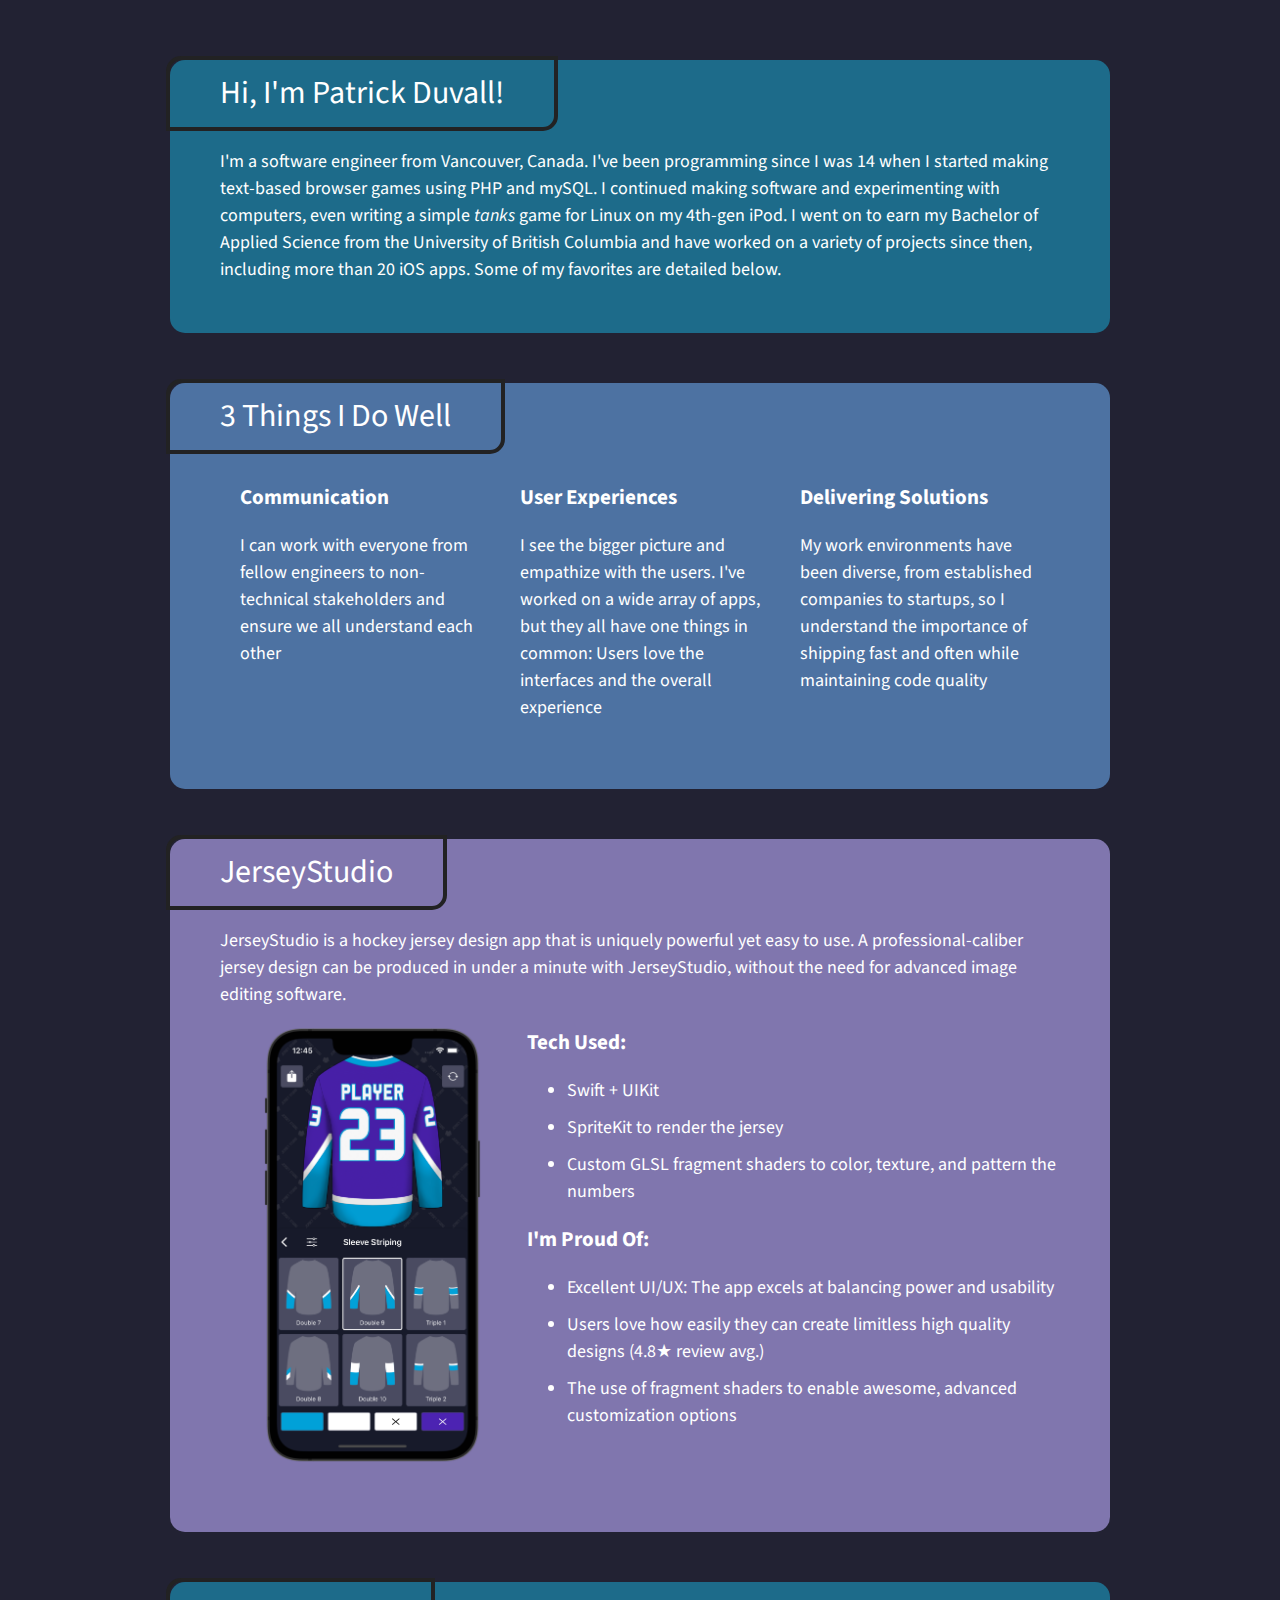
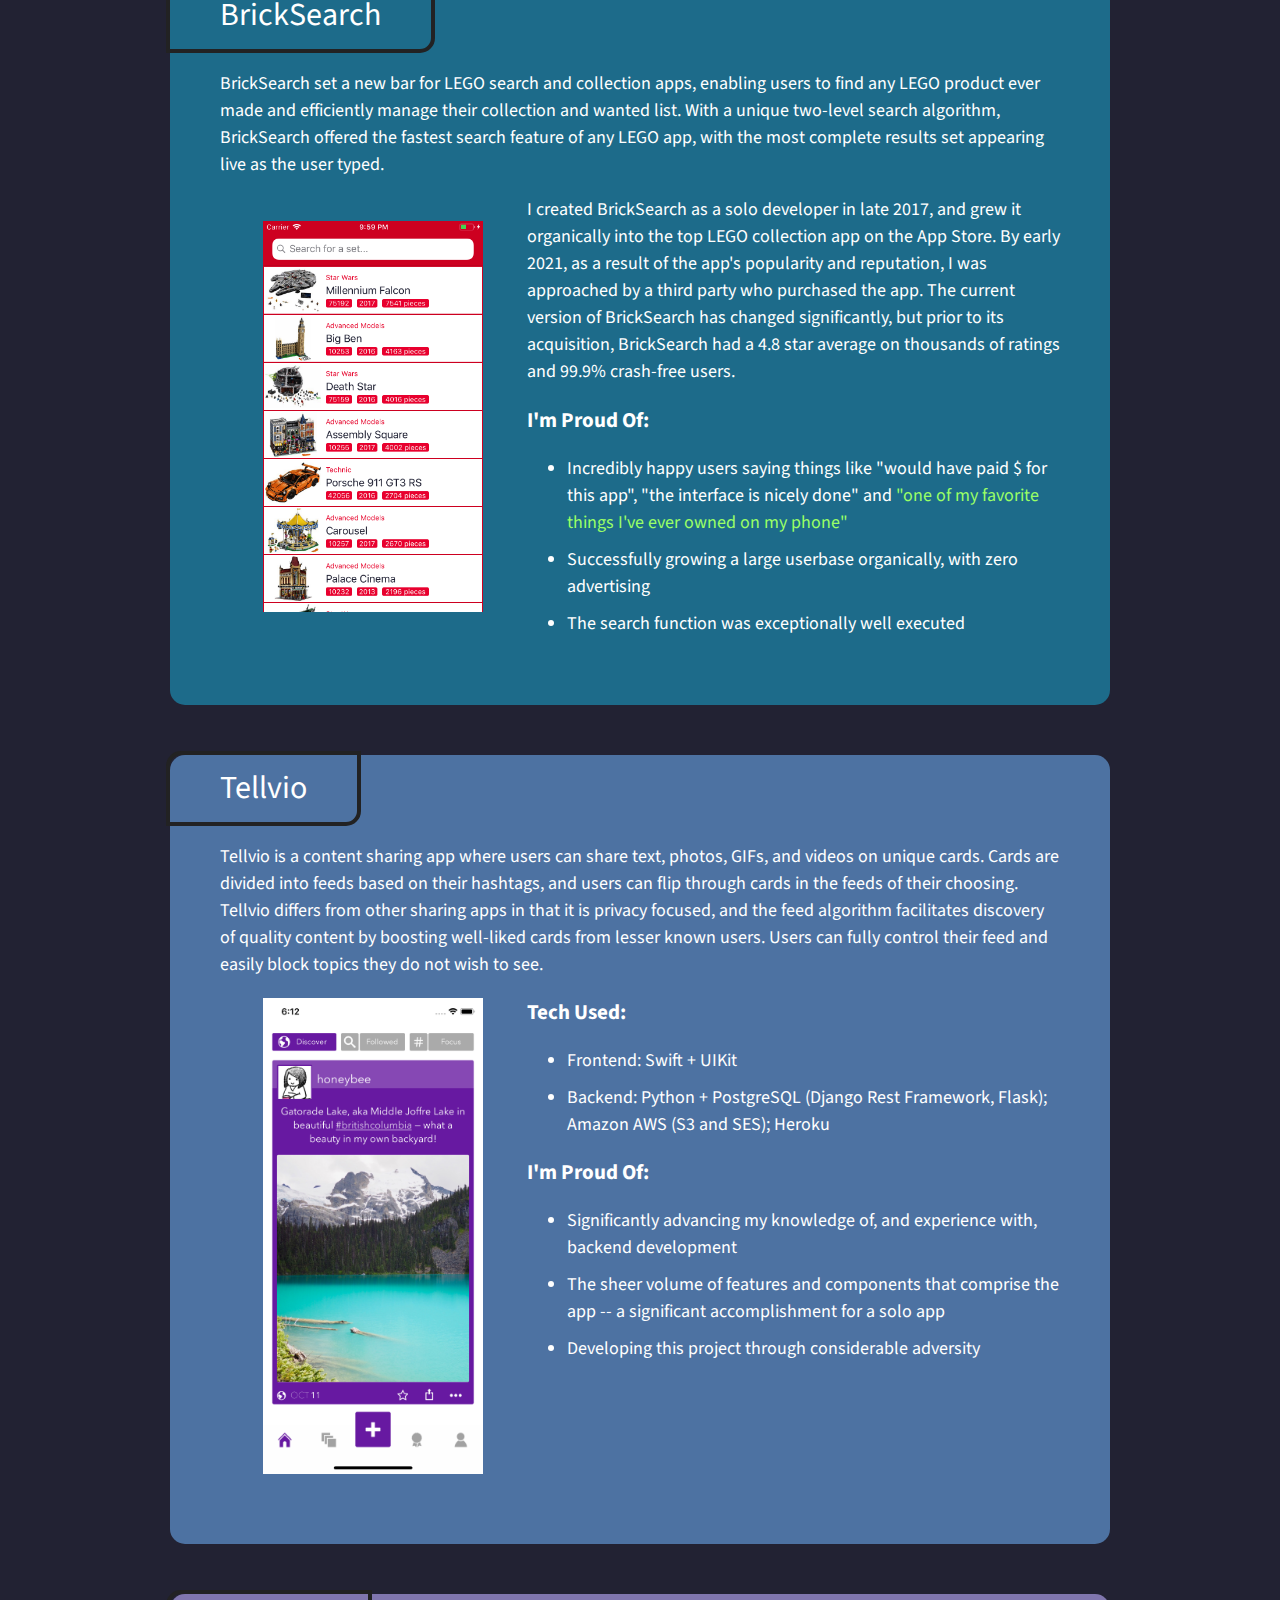
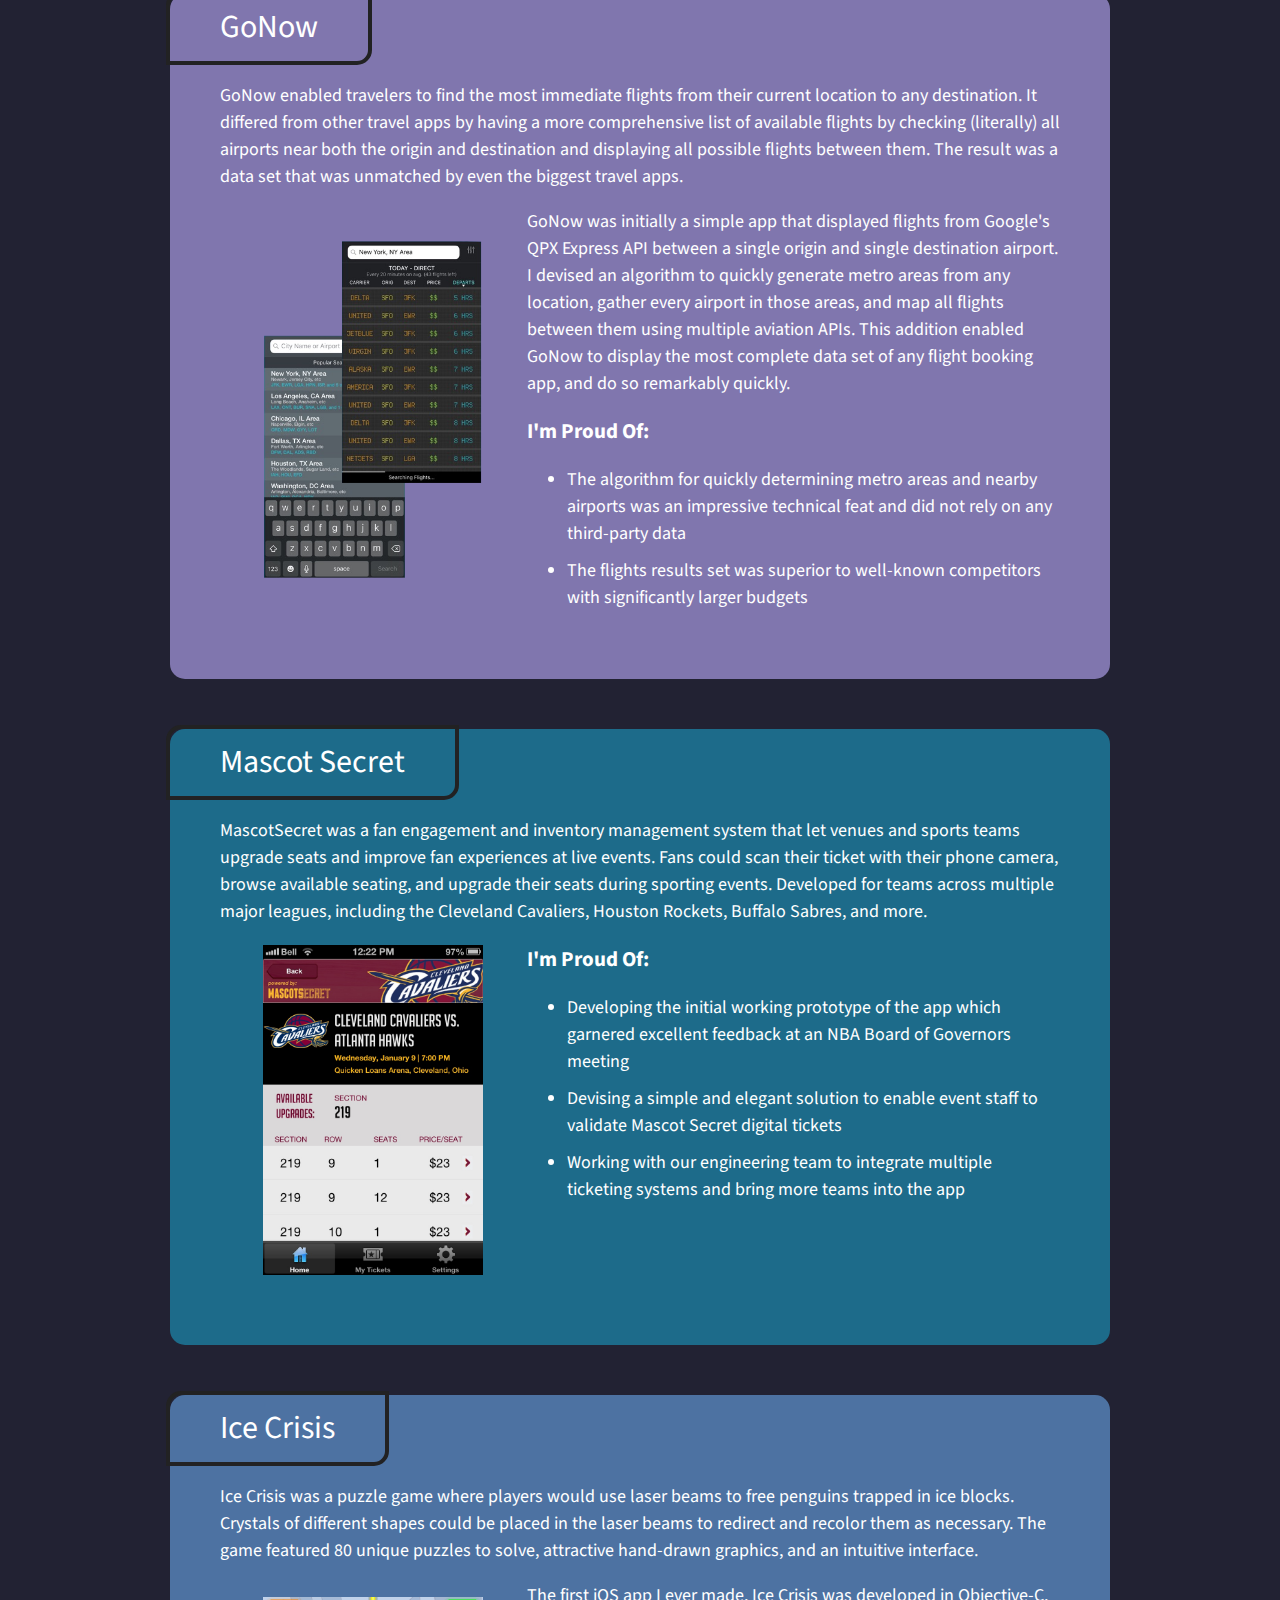
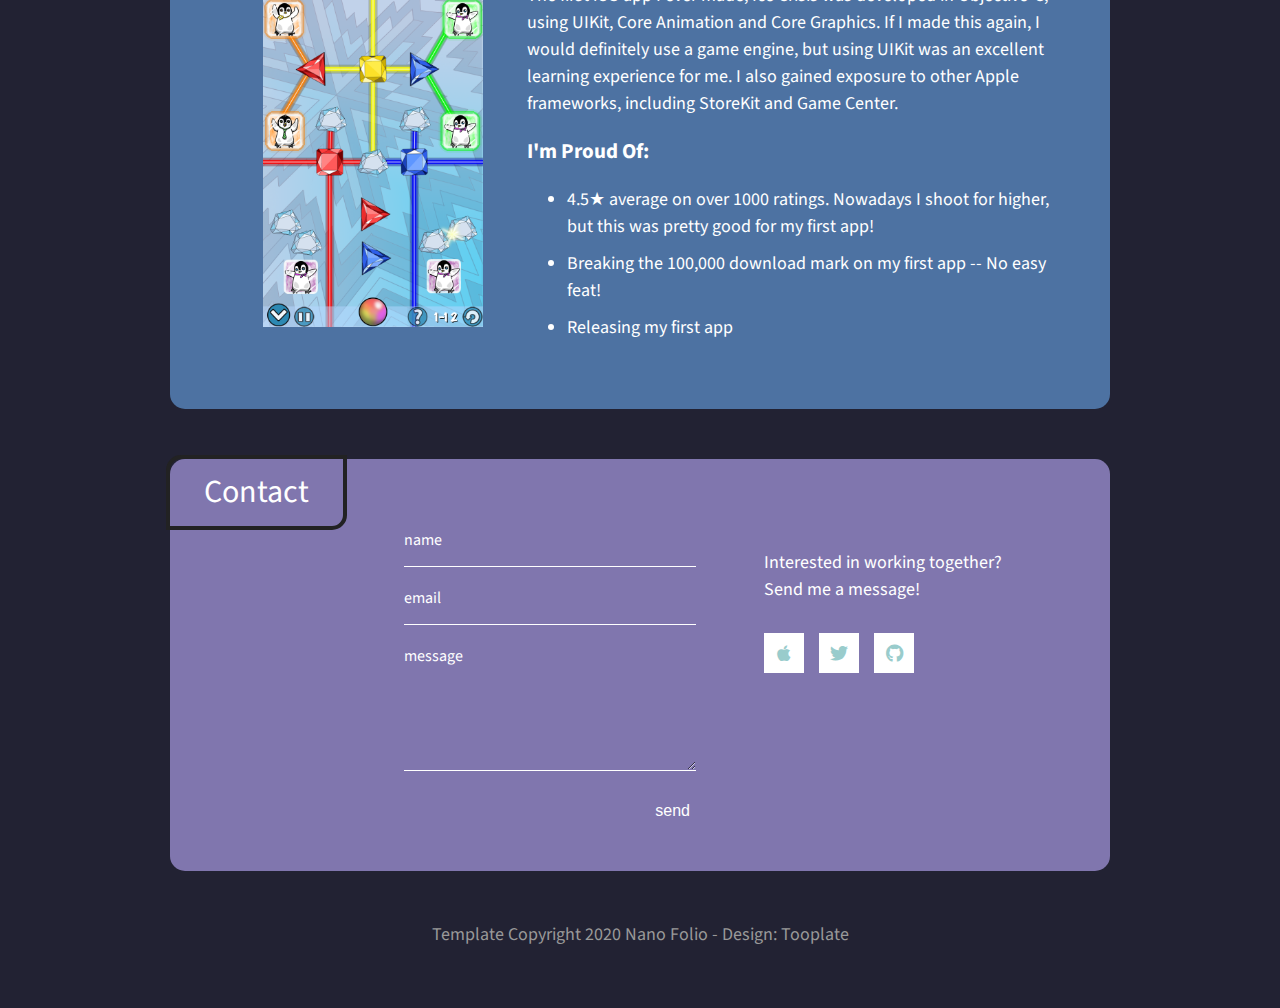
==== commit b395b791: "Improved some layout and formatting" ====
--- a/index.html
+++ b/index.html
@@ -19,29 +19,38 @@
 <body>
 	<div class="tm-container-fluid">
 		<section class="tm-site-header tm-flex-center tm-mb-50 tm-bgcolor-1 tm-border-rounded">
-			<h1>Patrick Duvall</h1>
-			<p class="tm-mb-0">Welcome! I'm Patrick, a software engineer from Vancouver, Canada. I've been programming since I was 14 when I started making text-based
+			<div class="title-container">Hi, I'm Patrick Duvall!</div>
+			<p class="tm-mb-0">I'm a software engineer from Vancouver, Canada. I've been programming since I was 14 when I started making text-based
 			browser games using PHP and mySQL. I continued making software and experimenting with computers, even writing a simple <i>tanks</i> game for Linux
 			on my 4th-gen iPod. I went on to earn my Bachelor of Applied Science from the University of British Columbia and have worked on a variety of projects
 			since then, including more than 20 iOS apps. Some of my favorites are detailed below.</p>
 		</section>
 		
-		<section class="tm-site-header tm-flex-center tm-mb-50 tm-bgcolor-2 tm-border-rounded">
-			<h1>3 Things I Do Well</h1>
-			<ul>
-				<li>Communication: I can work with everyone from fellow engineers to non-technical stakeholders and ensure we all understand each other</li>
-				<li>User Experiences: I see the bigger picture and empathize with the users. I've worked on a wide array of apps, but they all have one things in common: Users love the interfaces and the overall experience</li>
-				<li>Delivering Solutions: My work environments have been diverse, from established companies to startups, so I understand the importance of shipping fast and often while maintaining code quality</li>
-			</ul>
-		</section>
-
-		<section class="tm-about tm-mb-80 tm-p-50 tm-bgcolor-3 tm-border-rounded">
-			<div class="tm-about-header tm-flex-center">
-				<h2>JerseyStudio</h2>
+		<section class="tm-about tm-mb-50 tm-bgcolor-2 tm-border-rounded">
+			<div class="title-container">3 Things I Do Well</div>
+			<div class="tm-threethings">
+				<h3>Communication</h2>
+				<p>I can work with everyone from fellow engineers to non-technical stakeholders and ensure we all understand each other</p>
+			</div>
+			<div class="tm-threethings">
+				<h3>User Experiences</h2>
+				<p>I see the bigger picture and empathize with the users. I've worked on a wide array of apps, but they all have one things in common: Users love the interfaces and the overall experience</p>
+			</div>
+			<div class="tm-threethings">
+				<h3>Delivering Solutions</h2>
+				<p>My work environments have been diverse, from established companies to startups, so I understand the importance of shipping fast and often while maintaining code quality</p>
+			</div>
+		</section>
+
+		<section class="tm-about tm-mb-50 tm-p-50 tm-bgcolor-3 tm-border-rounded">
+			<div class="title-container">JerseyStudio</div>
+			<div class="tm-flex-fw">
+				<p class="tm-mb-0">JerseyStudio is a hockey jersey design app that is uniquely powerful yet easy to use. A professional-caliber jersey design can be produced in under a minute with JerseyStudio, without the need for advanced image editing software.</p>
+			</div>
+			<div class="tm-about-image tm-flex-center">
 				<img class="app-image" src="img/jerseystudio-screen.png">
 			</div>
 			<div class="tm-about-text">
-				<p class="tm-mb-0">JerseyStudio is a hockey jersey design app that is uniquely powerful yet easy to use. A professional-caliber jersey design can be produced in under a minute with JerseyStudio, without the need for advanced image editing software.</p>
 				<h3>Tech Used:</h3>
 				<p class="tm-mb-0">
 					<ul>
@@ -61,15 +70,17 @@
 			</div>
 		</section>
 		
-		<section class="tm-about tm-mb-80 tm-p-50 tm-bgcolor-1 tm-border-rounded">
-			<div class="tm-about-header tm-flex-center">
-				<h2>BrickSearch</h2>
+		<section class="tm-about tm-mb-50 tm-p-50 tm-bgcolor-1 tm-border-rounded">
+			<div class="title-container">BrickSearch</div>
+			<div class="tm-flex-fw">
+				<p class="tm-mb-0">BrickSearch set a new bar for LEGO search and collection apps, enabling users to find any LEGO product ever made and 
+					efficiently manage their collection and wanted list. With a unique two-level search algorithm, BrickSearch offered the fastest search feature of
+					any LEGO app, with the most complete results set appearing live as the user typed.</p>
+			</div>
+			<div class="tm-about-image tm-flex-center">
 				<img class="app-image" src="img/bricksearch-screen.png">
 			</div>
 			<div class="tm-about-text">
-				<p class="tm-mb-0">BrickSearch set a new bar for LEGO search and collection apps, enabling users to find any LEGO product ever made and 
-				efficiently manage their collection and wanted list. With a unique two-level search algorithm, BrickSearch offered the fastest search feature of
-				any LEGO app, with the most complete results set appearing live as the user typed.</p>
 				<p class="tm-mb-0">I created BrickSearch as a solo developer in late 2017, and grew it organically into the top LEGO collection app on
 				the App Store. By early 2021, as a result of the app's popularity and reputation, I was approached by a third party who purchased the app.
 				The current version of BrickSearch has changed significantly, but prior to its acquisition, BrickSearch had a 4.8 star average on thousands of 
@@ -86,16 +97,18 @@
 			</div>
 		</section>
 		
-		<section class="tm-about tm-mb-80 tm-p-50 tm-bgcolor-2 tm-border-rounded">
-			<div class="tm-about-header tm-flex-center">
-				<h2>Tellvio</h2>
-				<img class="app-image" src="img/tellvio-screen.png">
-			</div>
-			<div class="tm-about-text">
+		<section class="tm-about tm-mb-50 tm-p-50 tm-bgcolor-2 tm-border-rounded">
+			<div class="title-container">Tellvio</div>
+			<div class="tm-flex-fw">
 				<p class="tm-mb-0">Tellvio is a content sharing app where users can share text, photos, GIFs, and videos on unique cards. Cards are divided into
 				feeds based on their hashtags, and users can flip through cards in the feeds of their choosing. Tellvio differs from other sharing apps in that it 
 				is privacy focused, and the feed algorithm facilitates discovery of quality content by boosting well-liked cards from lesser known users. Users can fully 
 				control their feed and easily block topics they do not wish to see.</p>
+			</div>
+			<div class="tm-about-image tm-flex-center">
+				<img class="app-image" src="img/tellvio-screen.png">
+			</div>
+			<div class="tm-about-text">
 				<h3>Tech Used:</h3>
 				<p class="tm-mb-0">
 					<ul>
@@ -114,16 +127,18 @@
 			</div>
 		</section>
 		
-		<section class="tm-about tm-mb-80 tm-p-50 tm-bgcolor-3 tm-border-rounded">
-			<div class="tm-about-header tm-flex-center">
-				<h2>GoNow</h2>
-				<img class="app-image" src="img/gonow-screen.png">
-			</div>
-			<div class="tm-about-text">
+		<section class="tm-about tm-mb-50 tm-p-50 tm-bgcolor-3 tm-border-rounded">
+			<div class="title-container">GoNow</div>
+			<div class="tm-flex-fw">
 				<p class="tm-mb-0">GoNow enabled travelers to find the most immediate flights from their current location to any
 				destination. It differed from other travel apps by having a more comprehensive list of available flights by checking (literally) all
 				airports near both the origin and destination and displaying all possible flights between them. The result 
 				was a data set that was unmatched by even the biggest travel apps.</p>
+			</div>
+			<div class="tm-about-image tm-flex-center">
+				<img class="app-image" src="img/gonow-screen.png">
+			</div>
+			<div class="tm-about-text">
 				<p class="tm-mb-0">GoNow was initially a simple app that displayed flights from Google's QPX Express API between a single 
 				origin and single destination airport. I devised an algorithm to quickly generate metro areas from any location, gather 
 				every airport in those areas, and map all flights between them using multiple aviation APIs. This addition enabled GoNow to display the most 
@@ -140,15 +155,18 @@
 			</div>
 		</section>
 		
-		<section class="tm-about tm-mb-80 tm-p-50 tm-bgcolor-1 tm-border-rounded">
-			<div class="tm-about-header tm-flex-center">
-				<h2>Mascot Secret</h2>
-				<img class="app-image" src="img/mascot-screen.png">
-			</div>
-			<div class="tm-about-text">
+		<section class="tm-about tm-mb-50 tm-p-50 tm-bgcolor-1 tm-border-rounded">
+			<div class="title-container">Mascot Secret</div>
+			<div class="tm-flex-fw">
 				<p class="tm-mb-0">MascotSecret was a fan engagement and inventory management system that let venues and sports teams upgrade seats and improve 
 				fan experiences at live events. Fans could scan their ticket with their phone camera, browse available seating, and upgrade their seats during
-				sporting events. Developed for teams across multiple major leagues, including the Cleveland Cavaliers, Houston Rockets, Buffalo Sabres, and more.</p>
+				sporting events. Developed for teams across multiple major leagues, including the Cleveland Cavaliers, Houston Rockets, Buffalo Sabres, and more.
+				</p>
+			</div>
+			<div class="tm-about-image tm-flex-center">
+				<img class="app-image" src="img/mascot-screen.png">
+			</div>
+			<div class="tm-about-text">
 				<p class="tm-mb-0">
 				</p>
 				<h3>I'm Proud Of:</h3>
@@ -162,15 +180,17 @@
 			</div>
 		</section>
 		
-		<section class="tm-about tm-mb-80 tm-p-50 tm-bgcolor-2 tm-border-rounded">
-			<div class="tm-about-header tm-flex-center">
-				<h2>Ice Crisis</h2>
-				<img class="app-image" src="img/icecrisis-screen.png">
-			</div>
-			<div class="tm-about-text">
+		<section class="tm-about tm-mb-50 tm-p-50 tm-bgcolor-2 tm-border-rounded">
+			<div class="title-container">Ice Crisis</div>
+			<div class="tm-flex-fw">
 				<p class="tm-mb-0">Ice Crisis was a puzzle game where players would use laser beams to free penguins trapped in ice blocks. Crystals of different
 				shapes could be placed in the laser beams to redirect and recolor them as necessary. The game featured 80 unique puzzles to solve, attractive hand-drawn
 				graphics, and an intuitive interface.</p>
+			</div>
+			<div class="tm-about-image tm-flex-center">
+				<img class="app-image" src="img/icecrisis-screen.png">
+			</div>
+			<div class="tm-about-text">
 				<p class="tm-mb-0">The first iOS app I ever made, Ice Crisis was developed in Objective-C, using UIKit, Core Animation and Core Graphics. If I made
 				this again, I would definitely use a game engine, but using UIKit was an excellent learning experience for me. I also gained exposure to other Apple 
 				frameworks, including StoreKit and Game Center.
@@ -187,12 +207,9 @@
 				</p>
 			</div>
 		</section>
-
+		
 		<section class="tm-contact tm-mb-50 tm-bgcolor-3 tm-border-rounded">
-			<div class="tm-contact-header tm-flex-center">
-				<i class="fas fa-map-pin fa-3x"></i>
-				<h2>Contact</h2>
-			</div>
+			<div class="title-container tm-flex-center">Contact</div>
 			<div class="tm-contact-info">
 				<address class="tm-mb-30">
 					Interested in working together?<br>
--- a/css/tooplate-style.css
+++ b/css/tooplate-style.css
@@ -34,11 +34,30 @@
 	margin-top: 0;
 }
 
+.h1 {
+	padding: 0;
+	margin: none;
+}
+
 .tm-link-gray { color: #999999; }
 .tm-link-white { color: white; }
 
 li {
 	margin-top: 10px;
+}
+
+.title-container {
+	text-align: left;
+	border: 4px solid #222223;
+	padding: 20px 50px;
+	position: absolute;
+	top: 0;
+	left: 0;
+	margin-top: -4px;
+	margin-left: -4px;
+	border-radius: 15px 0px 15px 0px;
+	color: #FFF;
+	font-size: 2rem;
 }
 
 .tm-footer { 
@@ -55,7 +74,8 @@
 }
 
 .tm-site-header { 
-	padding: 50px;
+	padding: 70px 50px 50px 50px;
+	position: relative;
 }
 
 .tm-flex-center {
@@ -65,20 +85,46 @@
     justify-content: center;
 }
 
+.tm-about {
+	padding: 80px 50px 50px 50px;
+}
+
 .tm-about,
 .tm-contact {
     display: flex;
+    flex-wrap: wrap;
+    position: relative;
 }
 
 .tm-contact { flex-direction: row-reverse; }
-.tm-about > div { flex: 1 1; }
+
+.tm-threethings {
+	flex: 1 1;
+	color: #FFF;
+	padding: 0px 20px;
+}
+
+.tm-about-text { 
+	flex: 2 2; 
+}
+
+.tm-flex-fw {
+	padding-top: 20px;
+	flex: 0 0 100%;
+}
+
+.tm-about-image {
+	flex: 1 1;
+	padding: 20px;
+}
 
 .tm-contact-form-container,
 .tm-contact-info {
     width: 40%;
-}
-
-.tm-contact-info { padding-top: 20px; }
+    padding: 0px
+}
+
+.tm-contact-info { padding-top: 40px; }
 .tm-contact-header { width: 20%; }
 
 .tm-contact-header {
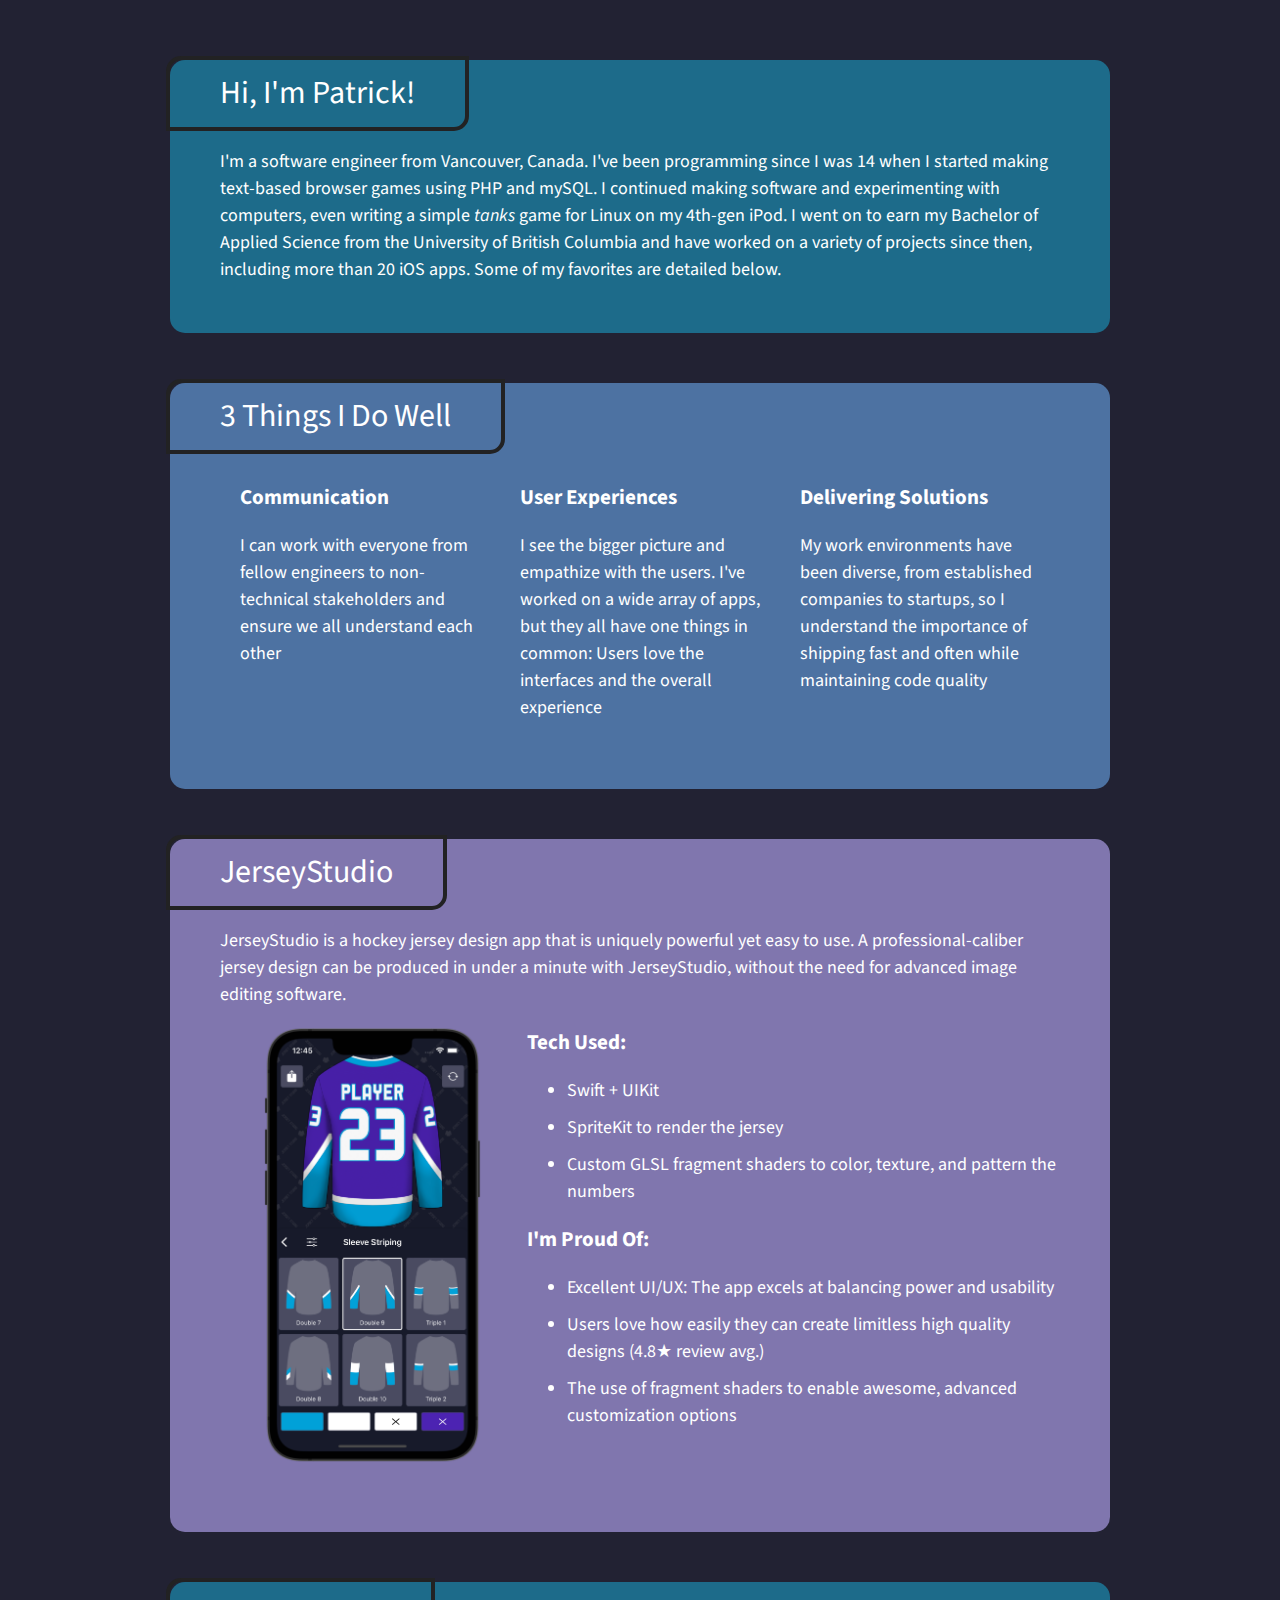
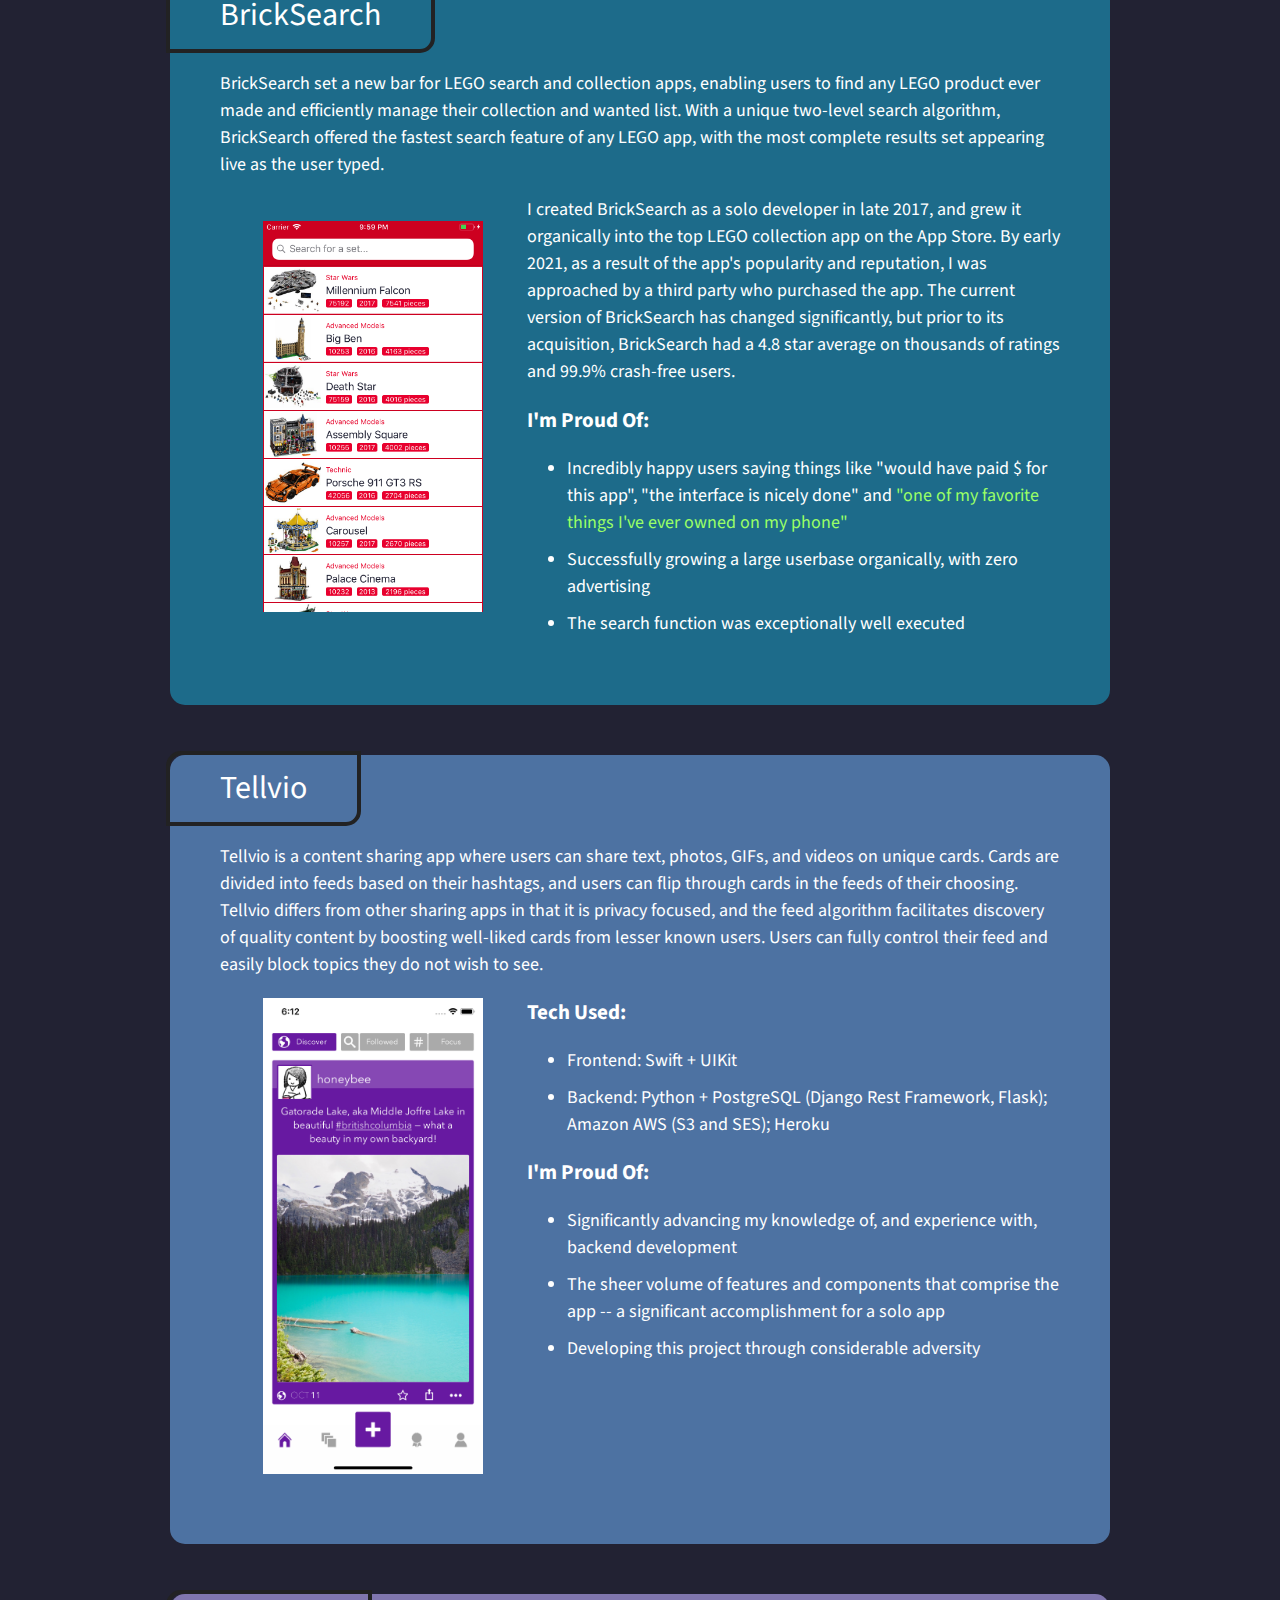
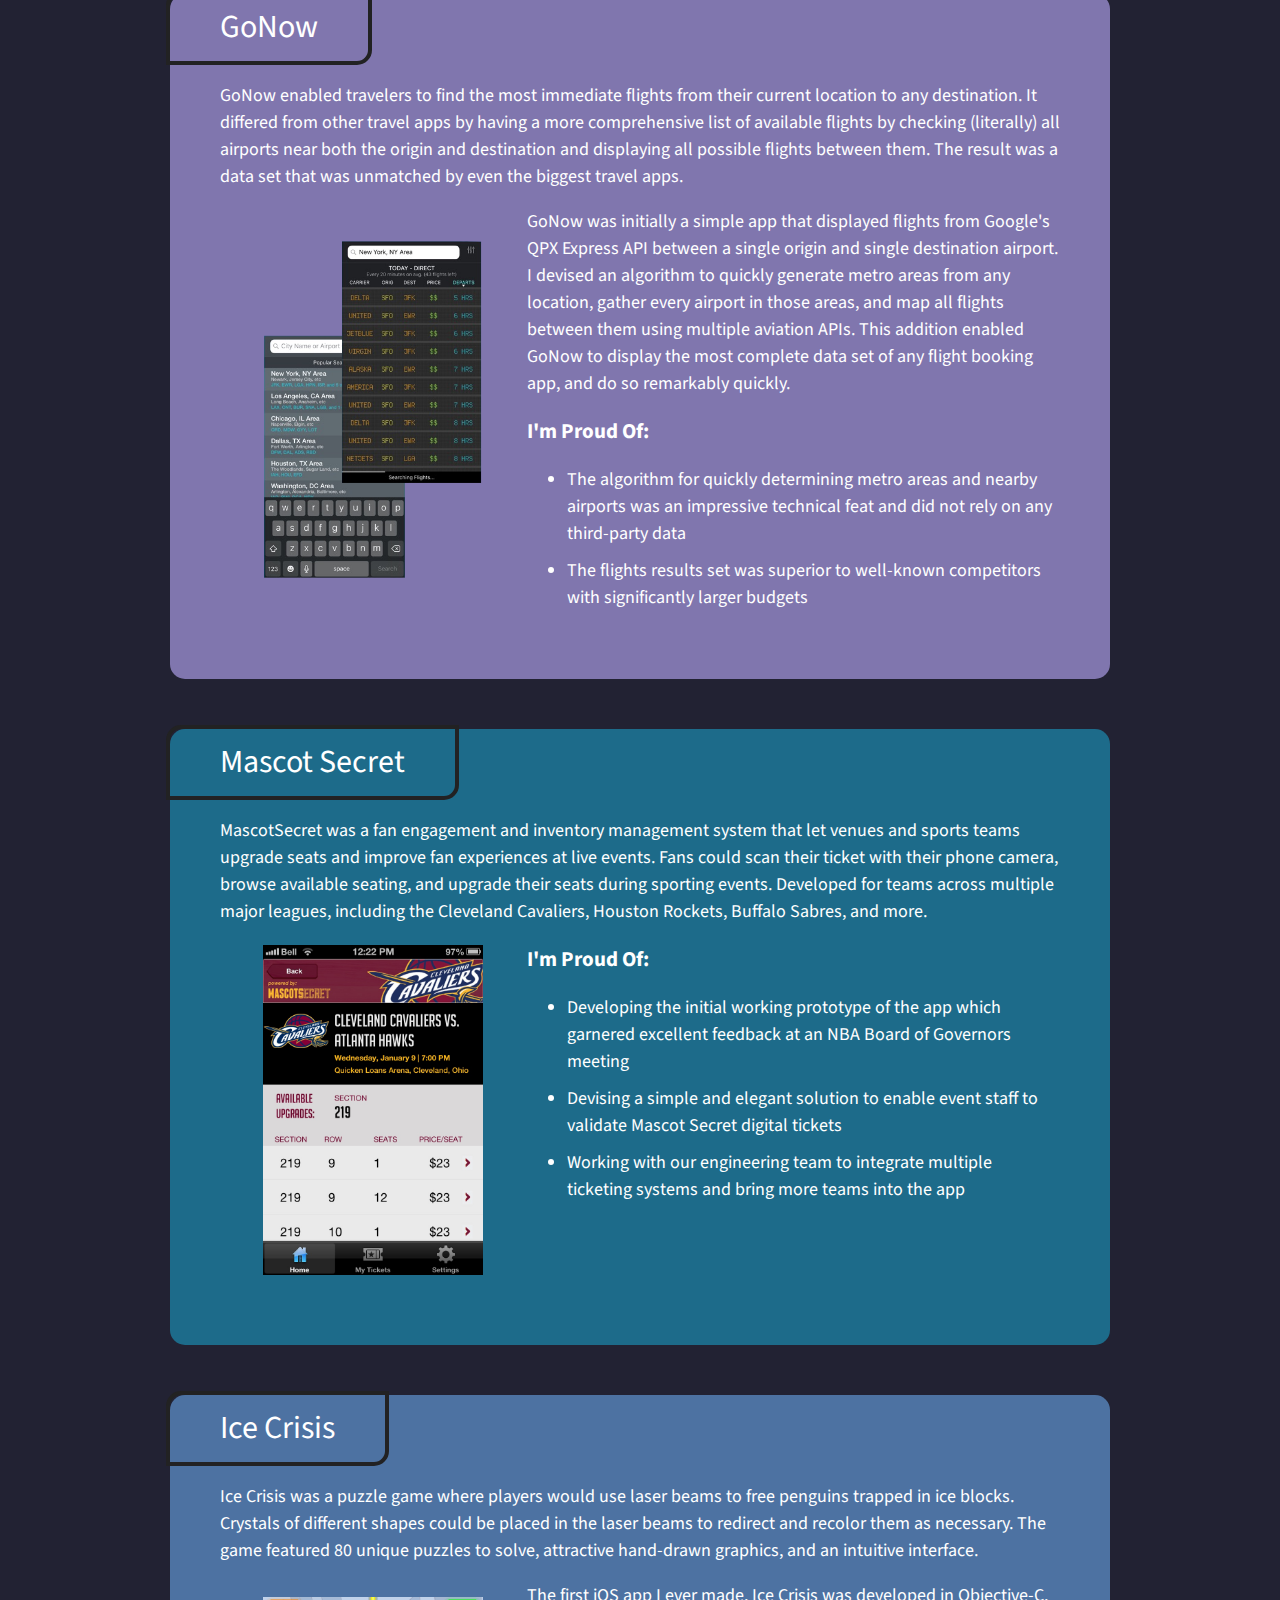
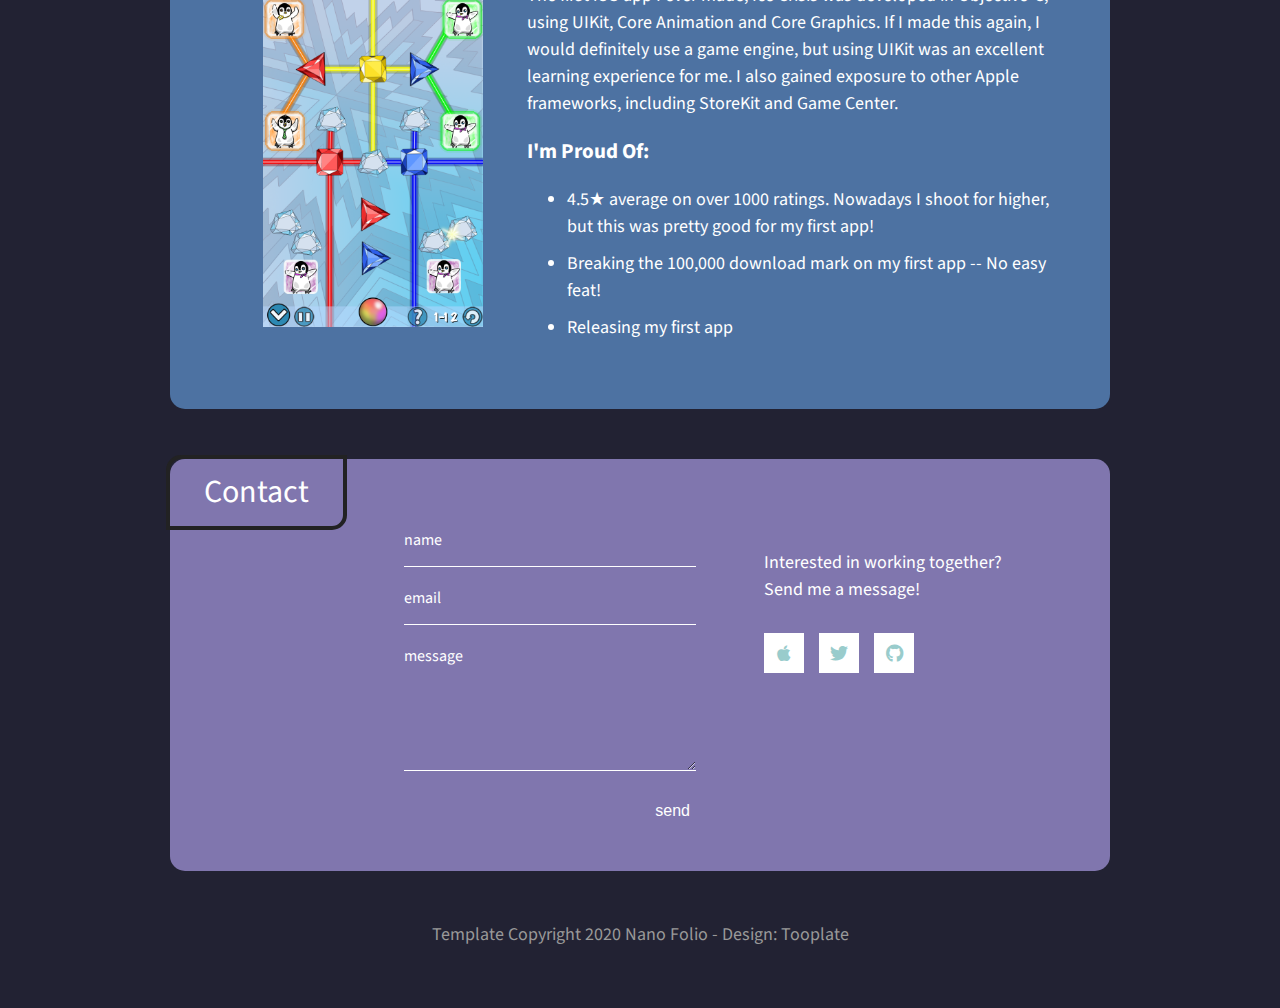
==== commit 19d5b3d4: "First header changed to first name only" ====
--- a/index.html
+++ b/index.html
@@ -19,7 +19,7 @@
 <body>
 	<div class="tm-container-fluid">
 		<section class="tm-site-header tm-flex-center tm-mb-50 tm-bgcolor-1 tm-border-rounded">
-			<div class="title-container">Hi, I'm Patrick Duvall!</div>
+			<div class="title-container">Hi, I'm Patrick!</div>
 			<p class="tm-mb-0">I'm a software engineer from Vancouver, Canada. I've been programming since I was 14 when I started making text-based
 			browser games using PHP and mySQL. I continued making software and experimenting with computers, even writing a simple <i>tanks</i> game for Linux
 			on my 4th-gen iPod. I went on to earn my Bachelor of Applied Science from the University of British Columbia and have worked on a variety of projects
